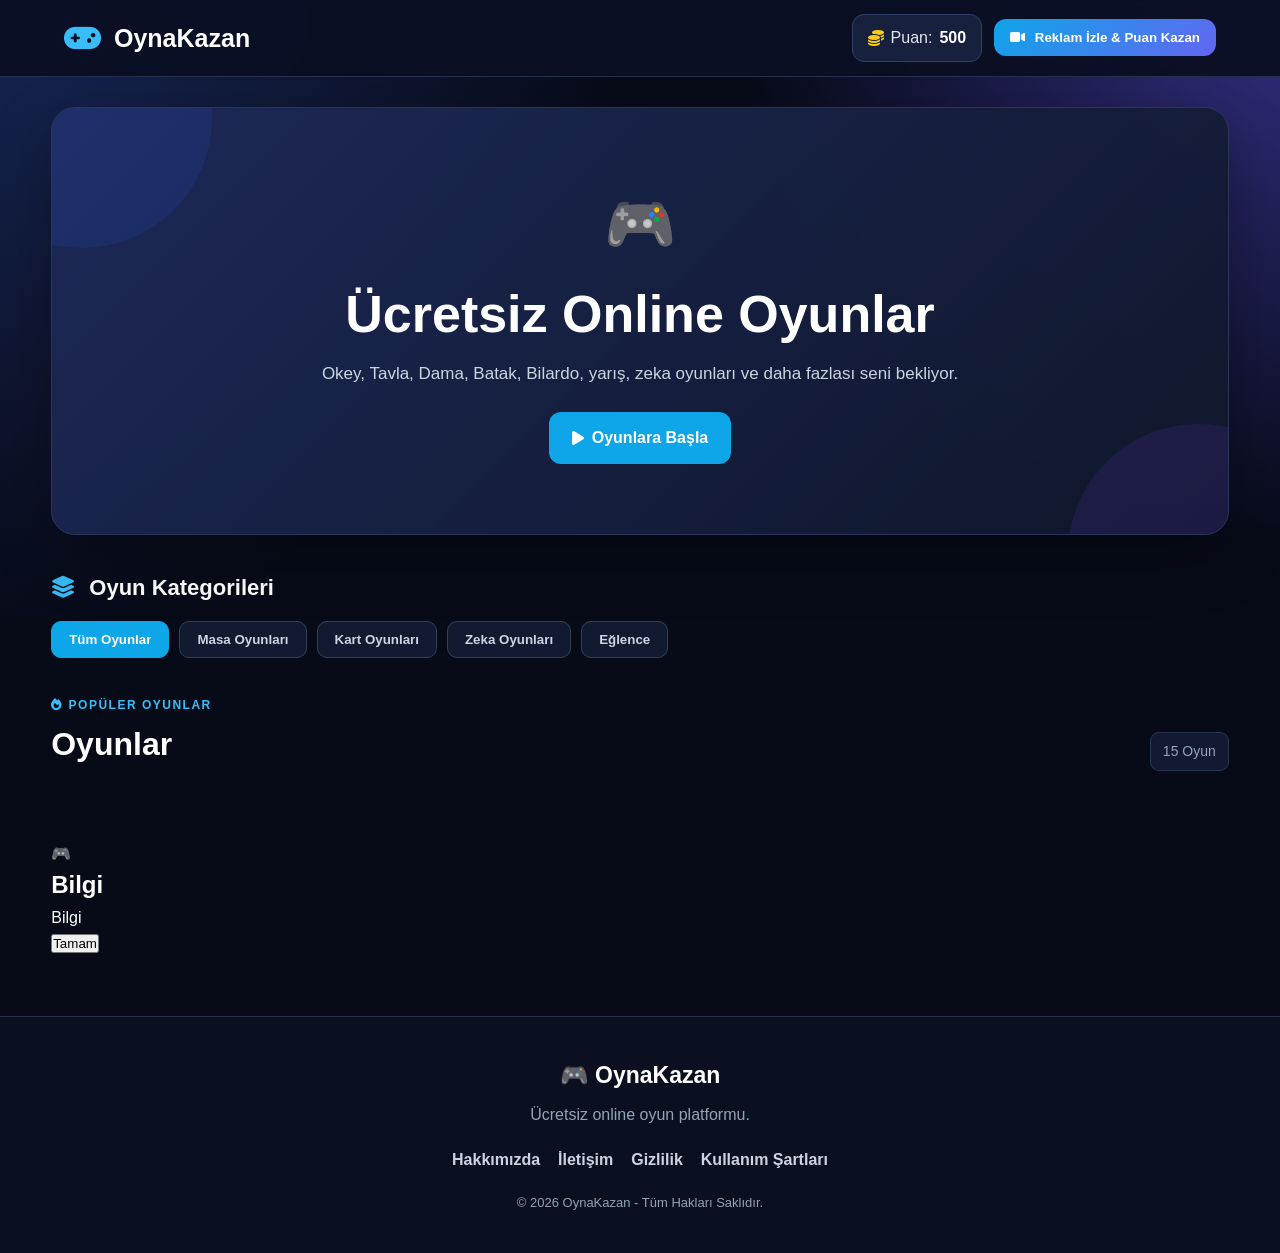
==== index.html @ 6420a547 "Update meta tags and improve game section content" ====
<!DOCTYPE html>
<html lang="tr">
<head>
<meta charset="UTF-8">
<meta name="viewport" content="width=device-width, initial-scale=1.0">

<meta name="description" content="OynaKazan - Ücretsiz online oyunlar, masa oyunları, zeka oyunları ve eğlenceli oyunlar.">
<meta name="robots" content="index, follow">

<title>🎮 OynaKazan - Ücretsiz Online Oyunlar</title>

<link rel="stylesheet" href="style.css">

<link rel="stylesheet"
href="https://cdnjs.cloudflare.com/ajax/libs/font-awesome/6.4.0/css/all.min.css">
</head>

<body>

<header class="main-header">

    <div class="logo">
        <i class="fa-solid fa-gamepad"></i>
        <span>OynaKazan</span>
    </div>

    <div class="header-stats">

        <div class="coin-badge">
            <i class="fa-solid fa-coins"></i>
            <span>Puan:</span>
            <strong id="user-score">500</strong>
        </div>

        <button id="watch-ad-btn" class="ad-btn">
            <i class="fa-solid fa-video"></i>
            Reklam İzle & Puan Kazan
        </button>

    </div>

</header>


<main class="container">

    <section class="hero-banner">

        <div class="hero-icon">🎮</div>

        <h1>Ücretsiz Online Oyunlar</h1>

        <p>
            Okey, Tavla, Dama, Batak, Bilardo, yarış,
            zeka oyunları ve daha fazlası seni bekliyor.
        </p>

        <a href="#oyunlar" class="hero-btn">
            <i class="fa-solid fa-play"></i>
            Oyunlara Başla
        </a>

    </section>


    <section class="categories-section">

        <h2>
            <i class="fa-solid fa-layer-group"></i>
            Oyun Kategorileri
        </h2>

        <div class="categories">

            <button class="cat-btn active" data-filter="all">
                Tüm Oyunlar
            </button>

            <button class="cat-btn" data-filter="board">
                Masa Oyunları
            </button>

            <button class="cat-btn" data-filter="cards">
                Kart Oyunları
            </button>

            <button class="cat-btn" data-filter="puzzle">
                Zeka Oyunları
            </button>

            <button class="cat-btn" data-filter="arcade">
                Eğlence
            </button>

        </div>

    </section>


    <section id="oyunlar" class="games-section">

        <div class="section-title">

            <div>
                <span class="small-title">
                    <i class="fa-solid fa-fire"></i>
                    POPÜLER OYUNLAR
                </span>

                <h2>Oyunlar</h2>
            </div>

            <span class="game-count">
                15 Oyun
            </span>

        </div>


        <div class="games-grid" id="games-container">
        </div>

    </section>


    <!-- OYUN MODALI -->

    <div id="game-modal" class="modal hidden">

        <div class="modal-content">

            <div class="modal-header">

                <div>
                    <span id="modal-category" class="modal-category">
                        OYUN
                    </span>

                    <h2 id="modal-game-title">
                        Oyun
                    </h2>
                </div>

                <button
                    class="close-modal"
                    id="close-modal-btn"
                    aria-label="Kapat">

                    <i class="fa-solid fa-xmark"></i>

                </button>

            </div>


            <div id="game-area" class="game-area">
            </div>

        </div>

    </div>


    <!-- PUAN BİLGİ PENCERESİ -->

    <div id="message-modal" class="message-modal hidden">

        <div class="message-box">

            <div id="message-icon" class="message-icon">
                🎮
            </div>

            <h2 id="message-title">
                Bilgi
            </h2>

            <p id="message-text">
                Bilgi
            </p>

            <button id="message-close" class="message-close">
                Tamam
            </button>

        </div>

    </div>

</main>


<footer>

    <div class="footer-content">

        <div class="footer-logo">
            🎮 OynaKazan
        </div>

        <p>
            Ücretsiz online oyun platformu.
        </p>

        <div class="footer-links">

            <a href="hakkimizda.html">Hakkımızda</a>
            <a href="iletisim.html">İletişim</a>
            <a href="gizlilik.html">Gizlilik</a>
            <a href="kullanim-sartlari.html">Kullanım Şartları</a>

        </div>

        <p class="copyright">
            © 2026 OynaKazan - Tüm Hakları Saklıdır.
        </p>

    </div>

</footer>


<script src="script.js"></script>

</body>
</html>
---- style.css ----
* {
    box-sizing: border-box;
    margin: 0;
    padding: 0;
}

html {
    scroll-behavior: smooth;
}

body {
    font-family: Arial, Helvetica, sans-serif;
    background:
        radial-gradient(circle at top left, #172554 0, transparent 35%),
        radial-gradient(circle at top right, #312e81 0, transparent 30%),
        #070b18;
    color: #ffffff;
    line-height: 1.6;
    min-height: 100vh;
}

button,
a {
    font-family: inherit;
}

button {
    cursor: pointer;
}


/* =========================
   HEADER
========================= */

.main-header {
    width: 100%;
    min-height: 76px;
    padding: 14px 5%;
    display: flex;
    align-items: center;
    justify-content: space-between;
    gap: 20px;
    background: rgba(10, 15, 35, 0.95);
    border-bottom: 1px solid #26304d;
    position: sticky;
    top: 0;
    z-index: 100;
    backdrop-filter: blur(12px);
}

.logo {
    display: flex;
    align-items: center;
    gap: 12px;
    font-size: 25px;
    font-weight: 800;
    color: #ffffff;
}

.logo i {
    color: #38bdf8;
    font-size: 30px;
}

.header-stats {
    display: flex;
    align-items: center;
    gap: 12px;
}

.coin-badge {
    display: flex;
    align-items: center;
    gap: 7px;
    padding: 10px 15px;
    border-radius: 12px;
    background: #17213d;
    border: 1px solid #304064;
    color: #e2e8f0;
}

.coin-badge i {
    color: #facc15;
}

.coin-badge strong {
    color: #ffffff;
}

.ad-btn {
    border: 0;
    border-radius: 12px;
    padding: 11px 16px;
    background: linear-gradient(135deg, #0ea5e9, #6366f1);
    color: #ffffff;
    font-weight: 700;
    transition: 0.2s ease;
}

.ad-btn:hover {
    transform: translateY(-2px);
    filter: brightness(1.1);
}

.ad-btn i {
    margin-right: 6px;
}


/* =========================
   MAIN
========================= */

.container {
    width: min(1200px, 92%);
    margin: 0 auto;
    padding: 30px 0 60px;
}


/* =========================
   HERO
========================= */

.hero-banner {
    position: relative;
    overflow: hidden;
    text-align: center;
    padding: 70px 25px;
    margin-bottom: 35px;
    border: 1px solid #29365a;
    border-radius: 24px;
    background:
        linear-gradient(135deg, rgba(30, 41, 90, 0.95), rgba(15, 23, 42, 0.96));
    box-shadow: 0 20px 60px rgba(0, 0, 0, 0.3);
}

.hero-banner::before {
    content: "";
    position: absolute;
    width: 260px;
    height: 260px;
    background: #2563eb;
    opacity: 0.12;
    border-radius: 50%;
    top: -120px;
    left: -100px;
}

.hero-banner::after {
    content: "";
    position: absolute;
    width: 260px;
    height: 260px;
    background: #7c3aed;
    opacity: 0.12;
    border-radius: 50%;
    bottom: -150px;
    right: -100px;
}

.hero-icon {
    position: relative;
    z-index: 1;
    font-size: 58px;
    margin-bottom: 15px;
}

.hero-banner h1 {
    position: relative;
    z-index: 1;
    font-size: clamp(32px, 5vw, 52px);
    line-height: 1.15;
    margin-bottom: 15px;
}

.hero-banner p {
    position: relative;
    z-index: 1;
    max-width: 700px;
    margin: 0 auto 25px;
    color: #cbd5e1;
    font-size: 17px;
}

.hero-buttons {
    position: relative;
    z-index: 1;
}

.hero-btn {
    display: inline-flex;
    align-items: center;
    gap: 8px;
    padding: 13px 23px;
    border-radius: 12px;
    background: #0ea5e9;
    color: #ffffff;
    text-decoration: none;
    font-weight: 800;
    transition: 0.2s ease;
}

.hero-btn:hover {
    background: #0284c7;
    transform: translateY(-2px);
}


/* =========================
   CATEGORIES
========================= */

.categories-section {
    margin-bottom: 38px;
}

.categories-section h2 {
    font-size: 22px;
    margin-bottom: 16px;
}

.categories-section h2 i {
    color: #38bdf8;
    margin-right: 7px;
}

.categories {
    display: flex;
    flex-wrap: wrap;
    gap: 10px;
}

.cat-btn {
    border: 1px solid #334155;
    background: #111a31;
    color: #cbd5e1;
    padding: 10px 17px;
    border-radius: 10px;
    font-weight: 700;
    transition: 0.2s ease;
}

.cat-btn:hover {
    border-color: #38bdf8;
    color: #ffffff;
}

.cat-btn.active {
    background: #0ea5e9;
    border-color: #0ea5e9;
    color: #ffffff;
}


/* =========================
   GAME SECTION
========================= */

.games-section {
    margin-bottom: 50px;
}

.section-title {
    display: flex;
    align-items: flex-end;
    justify-content: space-between;
    gap: 15px;
    margin-bottom: 20px;
}

.small-title {
    display: block;
    color: #38bdf8;
    font-size: 12px;
    font-weight: 800;
    letter-spacing: 1.5px;
    margin-bottom: 4px;
}

.section-title h2 {
    font-size: 32px;
}

.game-count {
    padding: 7px 12px;
    border-radius: 9px;
    background: #111a31;
    border: 1px solid #293650;
    color: #94a3b8;
    font-size: 14px;
}


/* =========================
   GAME GRID
========================= */

.games-grid {
    display: grid;
    grid-template-columns: repeat(3, minmax(0, 1fr));
    gap: 20px;
}

.game-card {
    overflow: hidden;
    border: 1px solid #293650;
    border-radius: 18px;
    background: #10182d;
    transition:
        transform 0.25s ease,
        border-color 0.25s ease,
        box-shadow 0.25s ease;
    cursor: pointer;
}

.game-card:hover {
    transform: translateY(-6px);
    border-color: #38bdf8;
    box-shadow: 0 15px 35px rgba(0, 0, 0, 0.3);
}

.game-img {
    height: 175px;
    position: relative;
    display: flex;
    align-items: center;
    justify-content: center;
    overflow: hidden;
}

.game-img > i {
    font-size: 58px;
    color: rgba(255, 255, 255, 0.9);
    text-shadow: 0 4px 15px rgba(0, 0, 0, 0.4);
}

.game-badge {
    position: absolute;
    top: 12px;
    right: 12px;
    padding: 5px 9px;
    border-radius: 7px;
    background: #ef4444;
    color: #ffffff;
    font-size: 10px;
    font-weight: 900;
}

.game-info {
    padding: 18px;
}

.game-info h3 {
    font-size: 21px;
    margin-bottom: 7px;
}

.game-info p {
    min-height: 52px;
    color: #94a3b8;
    font-size: 14px;
    margin-bottom: 15px;
}

.play-btn {
    width: 100%;
    border: 0;
    border-radius: 10px;
    padding: 11px 15px;
    background: #0ea5e9;
    color: #ffffff;
    font-weight: 800;
    transition: 0.2s ease;
}

.play-btn:hover {
    background: #0284c7;
}

.play-btn i {
    margin-right: 5px;
}


/* =========================
   GAME BACKGROUNDS
========================= */

.okey-bg {
    background: linear-gradient(135deg, #047857, #064e3b);
}

.tavla-bg {
    background: linear-gradient(135deg, #92400e, #451a03);
}

.dama-bg {
    background: linear-gradient(135deg, #475569, #1e293b);
}

.batak-bg {
    background: linear-gradient(135deg, #7f1d1d, #450a0a);
}

.bilardo-bg {
    background: linear-gradient(135deg, #065f46, #022c22);
}

.mahjong-bg {
    background: linear-gradient(135deg, #9a3412, #431407);
}

.sudoku-bg {
    background: linear-gradient(135deg, #3730a3, #1e1b4b);
}

.bubble-bg {
    background: linear-gradient(135deg, #be185d, #701a75);
}

.racing-bg {
    background: linear-gradient(135deg, #1d4ed8, #172554);
}

.block-bg {
    background: linear-gradient(135deg, #7c3aed, #3b0764);
}

.archery-bg {
    background: linear-gradient(135deg, #15803d, #14532d);
}

.match-bg {
    background: linear-gradient(135deg, #0369a1, #082f49);
}


/* =========================
   MODAL
========================= */

.modal {
    position: fixed;
    inset: 0;
    z-index: 1000;
    display: flex;
    align-items: center;
    justify-content: center;
    padding: 20px;
    background: rgba(0, 0, 0, 0.82);
    backdrop-filter: blur(6px);
}

.modal.hidden {
    display: none;
}

.modal-content {
    width: min(1100px, 100%);
    height: min(720px, 90vh);
    display: flex;
    flex-direction: column;
    overflow: hidden;
    border: 1px solid #334155;
    border-radius: 18px;
    background: #0f172a;
    box-shadow: 0 25px 80px rgba(0, 0, 0, 0.6);
}

.modal-header {
    min-height: 58px;
    display: flex;
    align-items: center;
    justify-content: space-between;
    gap: 15px;
    padding: 10px 15px 10px 20px;
    background: #111a31;
    border-bottom: 1px solid #293650;
}

.modal-header h2 {
    font-size: 20px;
}

.close-modal {
    width: 40px;
    height: 40px;
    border: 0;
    border-radius: 9px;
    background: #1e293b;
    color: #ffffff;
    font-size: 20px;
}

.close-modal:hover {
    background: #dc2626;
}

.game-frame-container {
    flex: 1;
    min-height: 0;
}

#game-iframe {
    width: 100%;
    height: 100%;
    display: block;
    border: 0;
    background: #070b18;
}


/* =========================
   FOOTER
========================= */

footer {
    background: #0a1020;
    border-top: 1px solid #26304d;
}

.footer-content {
    width: min(1200px, 92%);
    margin: auto;
    padding: 40px 0;
    text-align: center;
}

.footer-logo {
    font-size: 23px;
    font-weight: 800;
    margin-bottom: 8px;
}

.footer-content > p {
    color: #94a3b8;
}

.footer-links {
    display: flex;
    flex-wrap: wrap;
    justify-content: center;
    gap: 18px;
    margin: 20px 0;
}

.footer-links a {
    color: #cbd5e1;
    text-decoration: none;
    font-weight: 600;
}

.footer-links a:hover {
    color: #38bdf8;
}

.copyright {
    font-size: 13px;
}


/* =========================
   TABLET
========================= */

@media (max-width: 900px) {

    .main-header {
        padding: 13px 4%;
    }

    .games-grid {
        grid-template-columns: repeat(2, minmax(0, 1fr));
    }

}


/* =========================
   MOBILE
========================= */

@media (max-width: 600px) {

    .main-header {
        position: relative;
        flex-direction: column;
        align-items: stretch;
        padding: 15px;
    }

    .logo {
        justify-content: center;
    }

    .header-stats {
        justify-content: center;
        flex-wrap: wrap;
    }

    .ad-btn {
        flex: 1;
        min-width: 200px;
    }

    .container {
        width: 94%;
        padding-top: 20px;
    }

    .hero-banner {
        padding: 45px 18px;
        border-radius: 18px;
    }

    .hero-icon {
        font-size: 48px;
    }

    .hero-banner p {
        font-size: 15px;
    }

    .categories {
        justify-content: center;
    }

    .cat-btn {
        flex: 1;
        min-width: 135px;
    }

    .section-title {
        align-items: center;
    }

    .section-title h2 {
        font-size: 27px;
    }

    .games-grid {
        grid-template-columns: 1fr;
        gap: 16px;
    }

    .game-img {
        height: 160px;
    }

    .modal {
        padding: 8px;
    }

    .modal-content {
        height: 94vh;
        border-radius: 12px;
    }

}


/* =========================
   SMALL PHONE
========================= */

@media (max-width: 420px) {

    .logo {
        font-size: 22px;
    }

    .header-stats {
        flex-direction: column;
    }

    .coin-badge,
    .ad-btn {
        width: 100%;
        justify-content: center;
    }

    .hero-banner h1 {
        font-size: 30px;
    }

    .categories {
        flex-direction: column;
    }

    .cat-btn {
        width: 100%;
    }

    .section-title {
        flex-direction: column;
        align-items: flex-start;
    }

    .game-count {
        align-self: flex-start;
    }

}
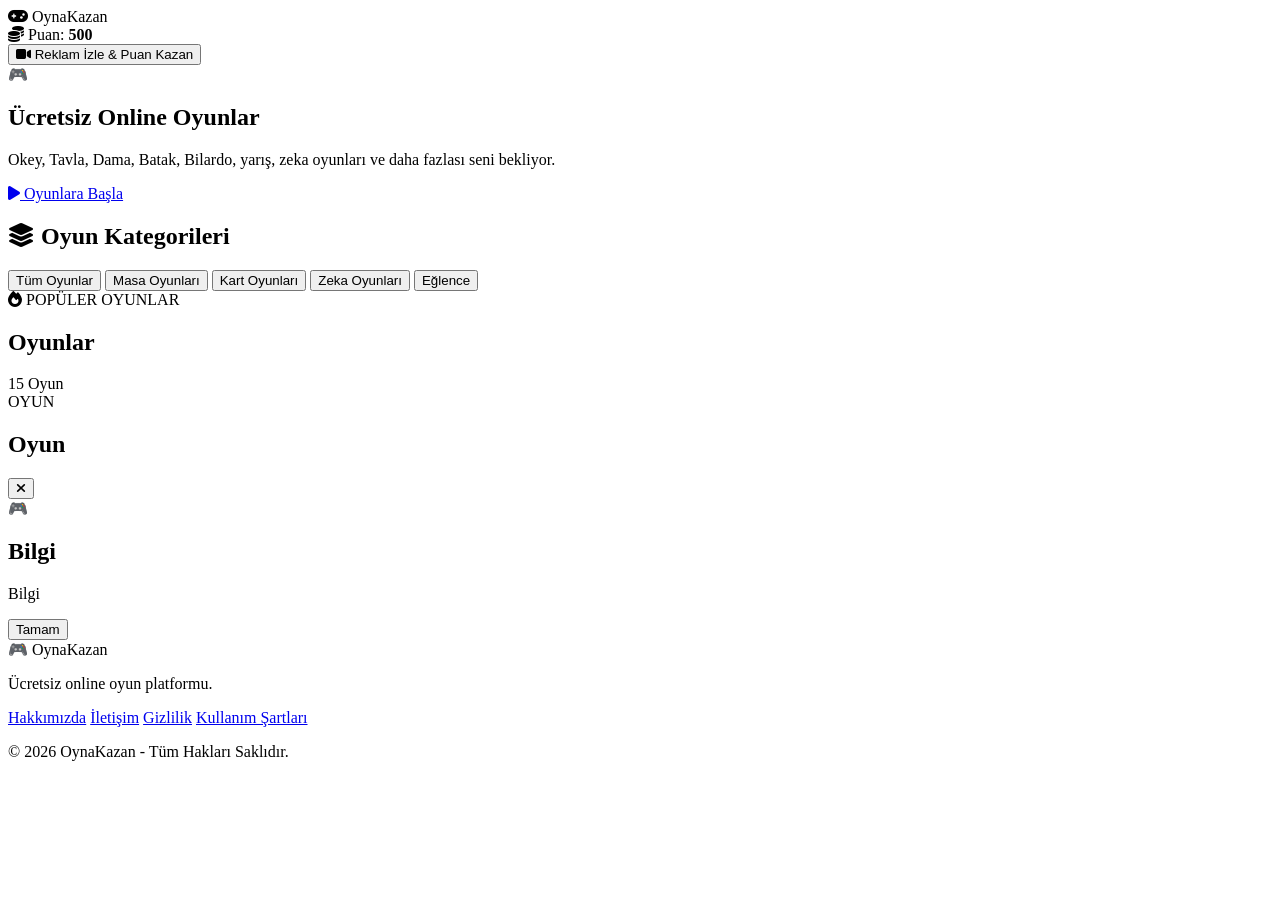
==== commit e6b5dc5f: "Change stylesheet link from style.css to stil.css" ====
--- a/index.html
+++ b/index.html
@@ -9,7 +9,7 @@
 
 <title>🎮 OynaKazan - Ücretsiz Online Oyunlar</title>
 
-<link rel="stylesheet" href="style.css">
+<link rel="stylesheet" href="stil.css">
 
 <link rel="stylesheet"
 href="https://cdnjs.cloudflare.com/ajax/libs/font-awesome/6.4.0/css/all.min.css">
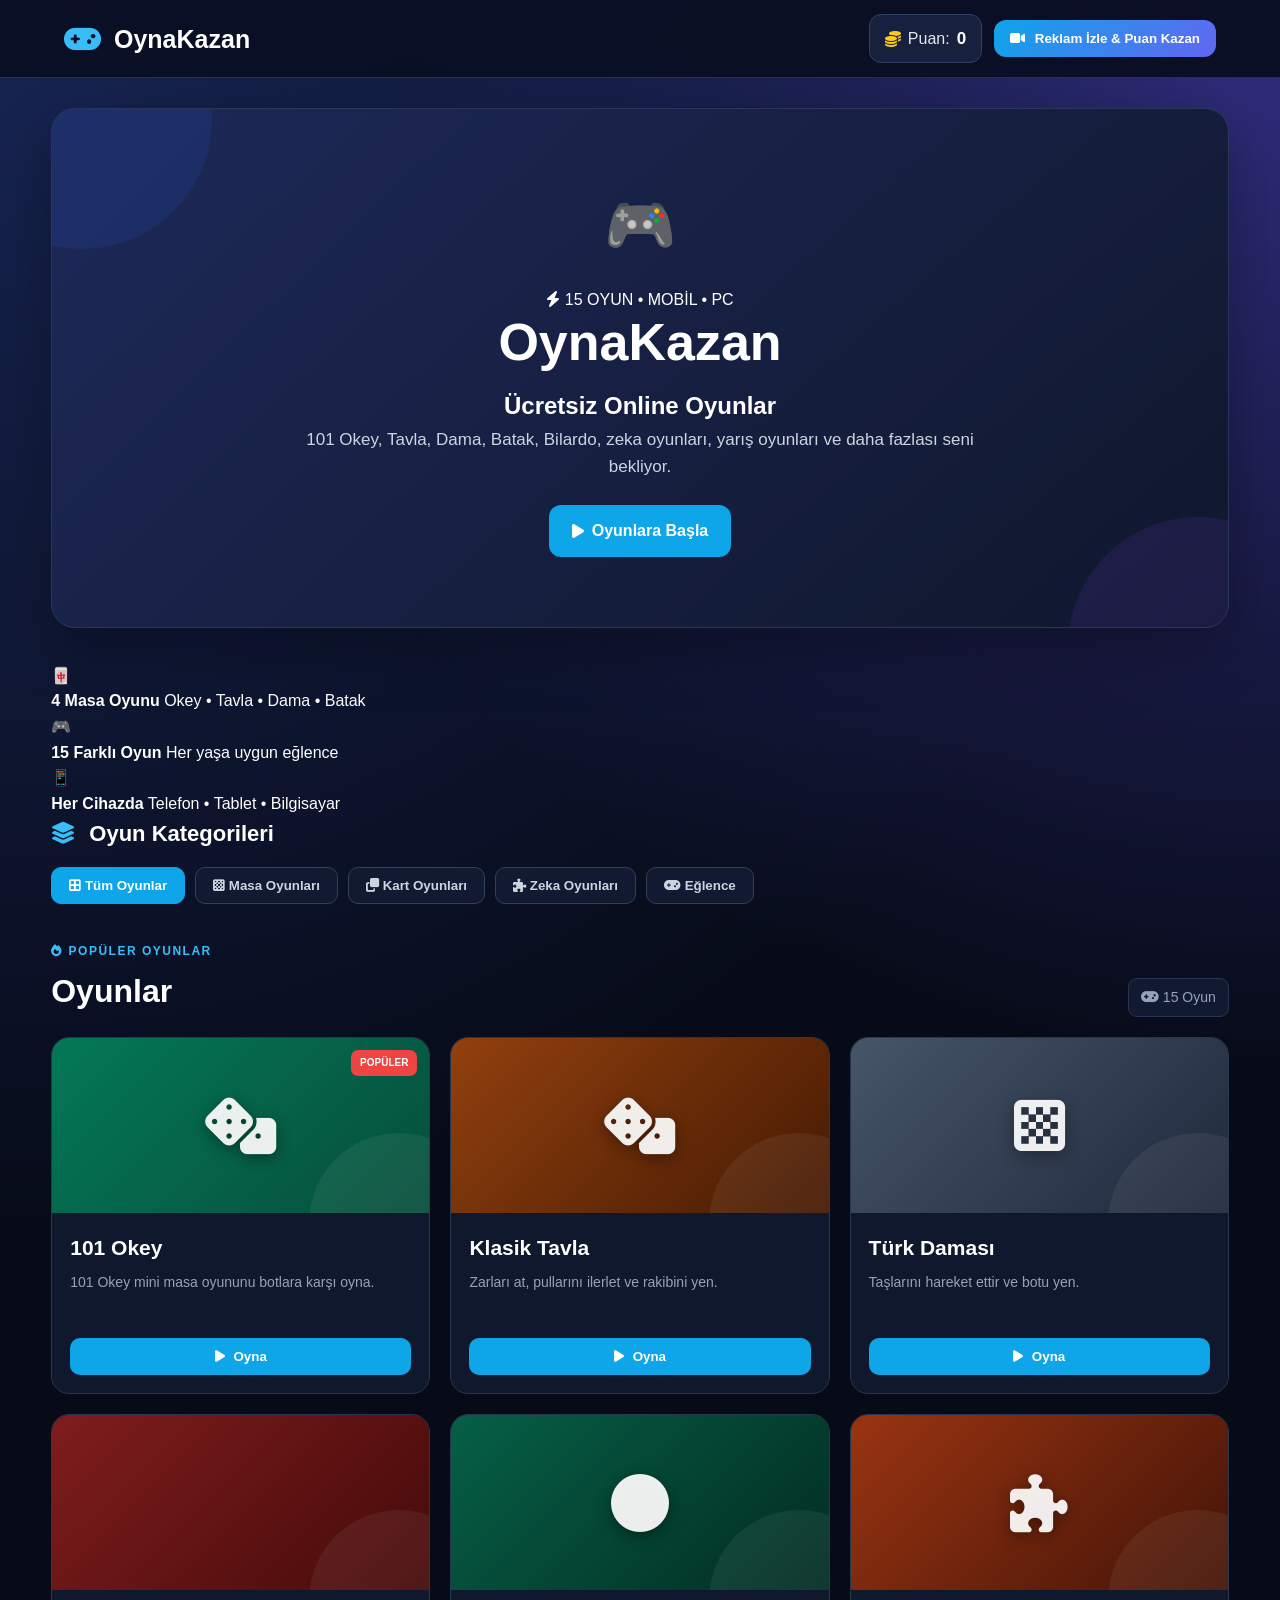
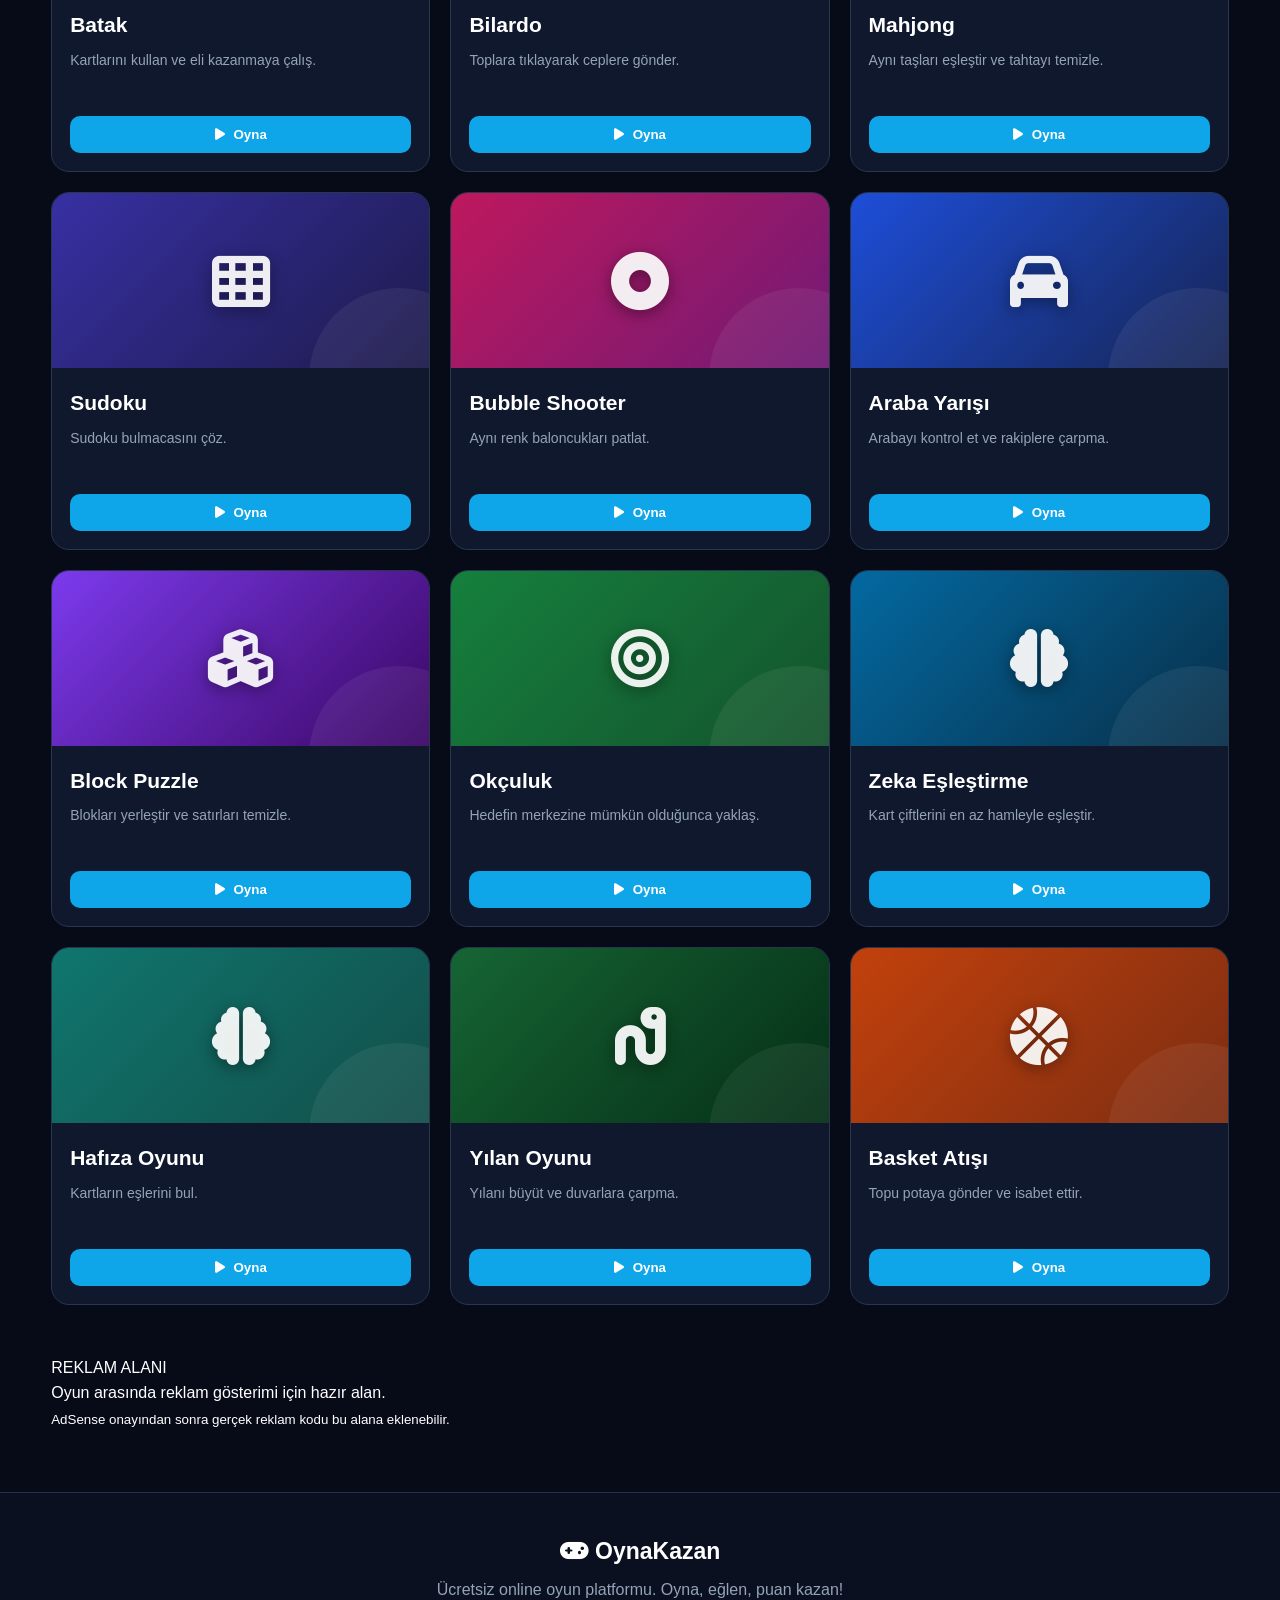
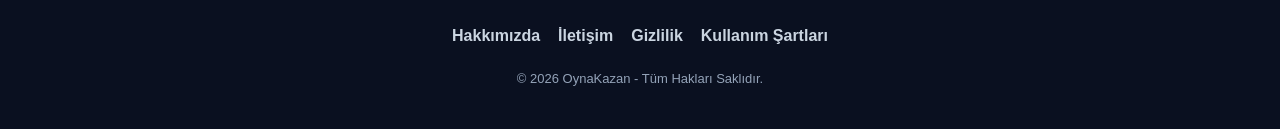
==== commit a9e925e3: "Enhance SEO and improve content structure Updated meta description and added keywords for SEO. Impro" ====
--- a/index.html
+++ b/index.html
@@ -4,8 +4,11 @@
 <meta charset="UTF-8">
 <meta name="viewport" content="width=device-width, initial-scale=1.0">
 
-<meta name="description" content="OynaKazan - Ücretsiz online oyunlar, masa oyunları, zeka oyunları ve eğlenceli oyunlar.">
+<meta name="description" content="OynaKazan - Ücretsiz online oyunlar, 101 Okey, Tavla, Dama, Batak, Bilardo, zeka oyunları ve eğlenceli oyunlar.">
+<meta name="keywords" content="oyun, online oyun, okey, 101 okey, tavla, dama, batak, bilardo, zeka oyunları">
 <meta name="robots" content="index, follow">
+
+<meta name="theme-color" content="#070b18">
 
 <title>🎮 OynaKazan - Ücretsiz Online Oyunlar</title>
 
@@ -13,9 +16,14 @@
 
 <link rel="stylesheet"
 href="https://cdnjs.cloudflare.com/ajax/libs/font-awesome/6.4.0/css/all.min.css">
+
 </head>
 
 <body>
+
+<!-- =========================================================
+     ANA HEADER
+========================================================= -->
 
 <header class="main-header">
 
@@ -32,9 +40,14 @@
             <strong id="user-score">500</strong>
         </div>
 
-        <button id="watch-ad-btn" class="ad-btn">
+        <button
+            id="watch-ad-btn"
+            class="ad-btn"
+            type="button">
+
             <i class="fa-solid fa-video"></i>
-            Reklam İzle & Puan Kazan
+            Reklam İzle &amp; Puan Kazan
+
         </button>
 
     </div>
@@ -42,26 +55,111 @@
 </header>
 
 
+<!-- =========================================================
+     ANA İÇERİK
+========================================================= -->
+
 <main class="container">
 
+
+    <!-- =====================================================
+         HERO
+    ====================================================== -->
+
     <section class="hero-banner">
 
-        <div class="hero-icon">🎮</div>
-
-        <h1>Ücretsiz Online Oyunlar</h1>
-
-        <p>
-            Okey, Tavla, Dama, Batak, Bilardo, yarış,
-            zeka oyunları ve daha fazlası seni bekliyor.
-        </p>
-
-        <a href="#oyunlar" class="hero-btn">
-            <i class="fa-solid fa-play"></i>
-            Oyunlara Başla
-        </a>
+        <div class="hero-icon">
+            🎮
+        </div>
+
+        <div class="hero-content">
+
+            <span class="hero-badge">
+                <i class="fa-solid fa-bolt"></i>
+                15 OYUN • MOBİL • PC
+            </span>
+
+            <h1>
+                OynaKazan
+            </h1>
+
+            <h2>
+                Ücretsiz Online Oyunlar
+            </h2>
+
+            <p>
+                101 Okey, Tavla, Dama, Batak, Bilardo,
+                zeka oyunları, yarış oyunları ve daha fazlası
+                seni bekliyor.
+            </p>
+
+            <a
+                href="#oyunlar"
+                class="hero-btn">
+
+                <i class="fa-solid fa-play"></i>
+                Oyunlara Başla
+
+            </a>
+
+        </div>
 
     </section>
 
+
+    <!-- =====================================================
+         HIZLI BİLGİLER
+    ====================================================== -->
+
+    <section class="quick-info">
+
+        <div class="quick-card">
+
+            <div class="quick-icon">
+                🀄
+            </div>
+
+            <div>
+                <strong>4 Masa Oyunu</strong>
+                <span>Okey • Tavla • Dama • Batak</span>
+            </div>
+
+        </div>
+
+
+        <div class="quick-card">
+
+            <div class="quick-icon">
+                🎮
+            </div>
+
+            <div>
+                <strong>15 Farklı Oyun</strong>
+                <span>Her yaşa uygun eğlence</span>
+            </div>
+
+        </div>
+
+
+        <div class="quick-card">
+
+            <div class="quick-icon">
+                📱
+            </div>
+
+            <div>
+                <strong>Her Cihazda</strong>
+                <span>Telefon • Tablet • Bilgisayar</span>
+            </div>
+
+        </div>
+
+    </section>
+
+
+    <!-- =====================================================
+         KATEGORİLER
+    ====================================================== -->
 
     <section class="categories-section">
 
@@ -72,24 +170,58 @@
 
         <div class="categories">
 
-            <button class="cat-btn active" data-filter="all">
+            <button
+                class="cat-btn active"
+                data-filter="all"
+                type="button">
+
+                <i class="fa-solid fa-border-all"></i>
                 Tüm Oyunlar
+
             </button>
 
-            <button class="cat-btn" data-filter="board">
+
+            <button
+                class="cat-btn"
+                data-filter="board"
+                type="button">
+
+                <i class="fa-solid fa-chess-board"></i>
                 Masa Oyunları
+
             </button>
 
-            <button class="cat-btn" data-filter="cards">
+
+            <button
+                class="cat-btn"
+                data-filter="cards"
+                type="button">
+
+                <i class="fa-solid fa-clone"></i>
                 Kart Oyunları
+
             </button>
 
-            <button class="cat-btn" data-filter="puzzle">
+
+            <button
+                class="cat-btn"
+                data-filter="puzzle"
+                type="button">
+
+                <i class="fa-solid fa-puzzle-piece"></i>
                 Zeka Oyunları
+
             </button>
 
-            <button class="cat-btn" data-filter="arcade">
+
+            <button
+                class="cat-btn"
+                data-filter="arcade"
+                type="button">
+
+                <i class="fa-solid fa-gamepad"></i>
                 Eğlence
+
             </button>
 
         </div>
@@ -97,54 +229,123 @@
     </section>
 
 
-    <section id="oyunlar" class="games-section">
+    <!-- =====================================================
+         OYUNLAR
+    ====================================================== -->
+
+    <section
+        id="oyunlar"
+        class="games-section">
+
 
         <div class="section-title">
 
             <div>
+
                 <span class="small-title">
+
                     <i class="fa-solid fa-fire"></i>
                     POPÜLER OYUNLAR
+
                 </span>
 
-                <h2>Oyunlar</h2>
-            </div>
+                <h2>
+                    Oyunlar
+                </h2>
+
+            </div>
+
 
             <span class="game-count">
+
+                <i class="fa-solid fa-gamepad"></i>
                 15 Oyun
+
             </span>
 
         </div>
 
 
-        <div class="games-grid" id="games-container">
+        <!--
+            Oyun kartları script.js tarafından oluşturulur.
+            Böylece oyunların tamamı tek merkezden yönetilir.
+        -->
+
+        <div
+            class="games-grid"
+            id="games-container">
+
         </div>
 
     </section>
 
 
-    <!-- OYUN MODALI -->
-
-    <div id="game-modal" class="modal hidden">
+    <!-- =====================================================
+         REKLAM ALANI
+    ====================================================== -->
+
+    <section class="ad-section">
+
+        <div class="ad-placeholder">
+
+            <span class="ad-label">
+                REKLAM ALANI
+            </span>
+
+            <p>
+                Oyun arasında reklam gösterimi için hazır alan.
+            </p>
+
+            <small>
+                AdSense onayından sonra gerçek reklam kodu
+                bu alana eklenebilir.
+            </small>
+
+        </div>
+
+    </section>
+
+
+    <!-- =====================================================
+         OYUN MODALI
+    ====================================================== -->
+
+    <div
+        id="game-modal"
+        class="modal hidden"
+        aria-hidden="true">
+
 
         <div class="modal-content">
 
+
+            <!-- MODAL BAŞLIK -->
+
             <div class="modal-header">
 
                 <div>
-                    <span id="modal-category" class="modal-category">
+
+                    <span
+                        id="modal-category"
+                        class="modal-category">
+
                         OYUN
+
                     </span>
+
 
                     <h2 id="modal-game-title">
                         Oyun
                     </h2>
+
                 </div>
+
 
                 <button
                     class="close-modal"
                     id="close-modal-btn"
-                    aria-label="Kapat">
+                    type="button"
+                    aria-label="Oyunu kapat">
 
                     <i class="fa-solid fa-xmark"></i>
 
@@ -153,7 +354,57 @@
             </div>
 
 
-            <div id="game-area" class="game-area">
+            <!-- =================================================
+                 OYUN ALANI
+
+                 101 Okey:
+                 - Okey masası
+                 - Rakipler
+                 - Taşlar
+                 - Iskarta alanı
+
+                 Tavla:
+                 - 24 kapı
+                 - Pullar
+                 - Zarlar
+
+                 Dama:
+                 - 8x8 tahta
+                 - Taşlar
+                 - Hamleler
+
+                 Batak:
+                 - 4 kişilik masa
+                 - Kartlar
+                 - Koz
+                 - El sistemi
+
+                 Diğer oyunlar da aynı alanı kullanır.
+            ================================================== -->
+
+            <div
+                id="game-area"
+                class="game-area">
+
+            </div>
+
+
+            <!-- =================================================
+                 OYUN ALT BİLGİ
+            ================================================== -->
+
+            <div class="game-modal-footer">
+
+                <span>
+                    <i class="fa-solid fa-coins"></i>
+                    Puan sistemi aktif
+                </span>
+
+                <span>
+                    <i class="fa-solid fa-mobile-screen"></i>
+                    Mobil uyumlu
+                </span>
+
             </div>
 
         </div>
@@ -161,64 +412,131 @@
     </div>
 
 
-    <!-- PUAN BİLGİ PENCERESİ -->
-
-    <div id="message-modal" class="message-modal hidden">
+    <!-- =====================================================
+         MESAJ / PUAN PENCERESİ
+    ====================================================== -->
+
+    <div
+        id="message-modal"
+        class="message-modal hidden"
+        aria-hidden="true">
+
 
         <div class="message-box">
 
-            <div id="message-icon" class="message-icon">
+            <div
+                id="message-icon"
+                class="message-icon">
+
                 🎮
-            </div>
+
+            </div>
+
 
             <h2 id="message-title">
                 Bilgi
             </h2>
 
+
             <p id="message-text">
                 Bilgi
             </p>
 
-            <button id="message-close" class="message-close">
+
+            <button
+                id="message-close"
+                class="message-close"
+                type="button">
+
                 Tamam
+
             </button>
 
         </div>
 
     </div>
 
+
 </main>
 
 
+<!-- =========================================================
+     FOOTER
+========================================================= -->
+
 <footer>
 
     <div class="footer-content">
 
+
         <div class="footer-logo">
-            🎮 OynaKazan
-        </div>
+
+            <i class="fa-solid fa-gamepad"></i>
+            OynaKazan
+
+        </div>
+
 
         <p>
             Ücretsiz online oyun platformu.
+            Oyna, eğlen, puan kazan!
         </p>
 
+
         <div class="footer-links">
 
-            <a href="hakkimizda.html">Hakkımızda</a>
-            <a href="iletisim.html">İletişim</a>
-            <a href="gizlilik.html">Gizlilik</a>
-            <a href="kullanim-sartlari.html">Kullanım Şartları</a>
-
-        </div>
+            <a href="hakkimizda.html">
+                Hakkımızda
+            </a>
+
+            <a href="iletisim.html">
+                İletişim
+            </a>
+
+            <a href="gizlilik.html">
+                Gizlilik
+            </a>
+
+            <a href="kullanim-sartlari.html">
+                Kullanım Şartları
+            </a>
+
+        </div>
+
 
         <p class="copyright">
             © 2026 OynaKazan - Tüm Hakları Saklıdır.
         </p>
 
+
     </div>
 
 </footer>
 
+
+<!-- =========================================================
+     JAVASCRIPT
+     
+     Oyun motoru burada yüklenir.
+     
+     15 oyun:
+     
+     1.  101 Okey
+     2.  Klasik Tavla
+     3.  Türk Daması
+     4.  Batak
+     5.  Bilardo
+     6.  Mahjong
+     7.  Sudoku
+     8.  Bubble Shooter
+     9.  Araba Yarışı
+     10. Block Puzzle
+     11. Okçuluk
+     12. Zeka Eşleştirme
+     13. Hafıza Oyunu
+     14. Yılan Oyunu
+     15. Basket Atışı
+========================================================= -->
 
 <script src="script.js"></script>
 
--- a/stil.css
+++ b/stil.css
@@ -0,0 +1,809 @@
+* {
+    box-sizing: border-box;
+    margin: 0;
+    padding: 0;
+}
+
+html {
+    scroll-behavior: smooth;
+}
+
+body {
+    font-family: Arial, Helvetica, sans-serif;
+    background:
+        radial-gradient(circle at top left, #172554 0, transparent 35%),
+        radial-gradient(circle at top right, #312e81 0, transparent 30%),
+        #070b18;
+    color: #ffffff;
+    line-height: 1.6;
+    min-height: 100vh;
+}
+
+button,
+a {
+    font-family: inherit;
+}
+
+button {
+    cursor: pointer;
+}
+
+
+/* =========================
+   HEADER
+========================= */
+
+.main-header {
+    width: 100%;
+    min-height: 76px;
+    padding: 14px 5%;
+    display: flex;
+    align-items: center;
+    justify-content: space-between;
+    gap: 20px;
+    background: rgba(10, 15, 35, 0.96);
+    border-bottom: 1px solid #26304d;
+    position: sticky;
+    top: 0;
+    z-index: 100;
+    backdrop-filter: blur(12px);
+}
+
+.logo {
+    display: flex;
+    align-items: center;
+    gap: 12px;
+    font-size: 25px;
+    font-weight: 800;
+}
+
+.logo i {
+    color: #38bdf8;
+    font-size: 30px;
+}
+
+.header-stats {
+    display: flex;
+    align-items: center;
+    gap: 12px;
+}
+
+.coin-badge {
+    display: flex;
+    align-items: center;
+    gap: 7px;
+    padding: 10px 15px;
+    border-radius: 12px;
+    background: #17213d;
+    border: 1px solid #304064;
+    color: #e2e8f0;
+}
+
+.coin-badge i {
+    color: #facc15;
+}
+
+.coin-badge strong {
+    color: #ffffff;
+    font-size: 17px;
+}
+
+.ad-btn {
+    border: 0;
+    border-radius: 12px;
+    padding: 11px 16px;
+    background: linear-gradient(135deg, #0ea5e9, #6366f1);
+    color: #ffffff;
+    font-weight: 700;
+    transition: 0.2s ease;
+}
+
+.ad-btn:hover {
+    transform: translateY(-2px);
+    filter: brightness(1.1);
+}
+
+.ad-btn i {
+    margin-right: 6px;
+}
+
+
+/* =========================
+   MAIN
+========================= */
+
+.container {
+    width: min(1200px, 92%);
+    margin: 0 auto;
+    padding: 30px 0 60px;
+}
+
+
+/* =========================
+   HERO
+========================= */
+
+.hero-banner {
+    position: relative;
+    overflow: hidden;
+    text-align: center;
+    padding: 70px 25px;
+    margin-bottom: 35px;
+    border: 1px solid #29365a;
+    border-radius: 24px;
+    background:
+        linear-gradient(
+            135deg,
+            rgba(30, 41, 90, 0.95),
+            rgba(15, 23, 42, 0.96)
+        );
+    box-shadow: 0 20px 60px rgba(0, 0, 0, 0.3);
+}
+
+.hero-banner::before {
+    content: "";
+    position: absolute;
+    width: 260px;
+    height: 260px;
+    background: #2563eb;
+    opacity: 0.12;
+    border-radius: 50%;
+    top: -120px;
+    left: -100px;
+}
+
+.hero-banner::after {
+    content: "";
+    position: absolute;
+    width: 260px;
+    height: 260px;
+    background: #7c3aed;
+    opacity: 0.12;
+    border-radius: 50%;
+    bottom: -150px;
+    right: -100px;
+}
+
+.hero-icon {
+    position: relative;
+    z-index: 1;
+    font-size: 58px;
+    margin-bottom: 15px;
+}
+
+.hero-banner h1 {
+    position: relative;
+    z-index: 1;
+    font-size: clamp(32px, 5vw, 52px);
+    line-height: 1.15;
+    margin-bottom: 15px;
+}
+
+.hero-banner p {
+    position: relative;
+    z-index: 1;
+    max-width: 700px;
+    margin: 0 auto 25px;
+    color: #cbd5e1;
+    font-size: 17px;
+}
+
+.hero-btn {
+    position: relative;
+    z-index: 1;
+    display: inline-flex;
+    align-items: center;
+    gap: 8px;
+    padding: 13px 23px;
+    border-radius: 12px;
+    background: #0ea5e9;
+    color: #ffffff;
+    text-decoration: none;
+    font-weight: 800;
+    transition: 0.2s ease;
+}
+
+.hero-btn:hover {
+    background: #0284c7;
+    transform: translateY(-2px);
+}
+
+
+/* =========================
+   CATEGORIES
+========================= */
+
+.categories-section {
+    margin-bottom: 38px;
+}
+
+.categories-section h2 {
+    font-size: 22px;
+    margin-bottom: 16px;
+}
+
+.categories-section h2 i {
+    color: #38bdf8;
+    margin-right: 7px;
+}
+
+.categories {
+    display: flex;
+    flex-wrap: wrap;
+    gap: 10px;
+}
+
+.cat-btn {
+    border: 1px solid #334155;
+    background: #111a31;
+    color: #cbd5e1;
+    padding: 10px 17px;
+    border-radius: 10px;
+    font-weight: 700;
+    transition: 0.2s ease;
+}
+
+.cat-btn:hover {
+    border-color: #38bdf8;
+    color: #ffffff;
+}
+
+.cat-btn.active {
+    background: #0ea5e9;
+    border-color: #0ea5e9;
+    color: #ffffff;
+}
+
+
+/* =========================
+   GAME SECTION
+========================= */
+
+.games-section {
+    margin-bottom: 50px;
+}
+
+.section-title {
+    display: flex;
+    align-items: flex-end;
+    justify-content: space-between;
+    gap: 15px;
+    margin-bottom: 20px;
+}
+
+.small-title {
+    display: block;
+    color: #38bdf8;
+    font-size: 12px;
+    font-weight: 800;
+    letter-spacing: 1.5px;
+    margin-bottom: 4px;
+}
+
+.section-title h2 {
+    font-size: 32px;
+}
+
+.game-count {
+    padding: 7px 12px;
+    border-radius: 9px;
+    background: #111a31;
+    border: 1px solid #293650;
+    color: #94a3b8;
+    font-size: 14px;
+}
+
+
+/* =========================
+   GAME GRID
+========================= */
+
+.games-grid {
+    display: grid;
+    grid-template-columns: repeat(3, minmax(0, 1fr));
+    gap: 20px;
+}
+
+.game-card {
+    overflow: hidden;
+    border: 1px solid #293650;
+    border-radius: 18px;
+    background: #10182d;
+    transition:
+        transform 0.25s ease,
+        border-color 0.25s ease,
+        box-shadow 0.25s ease;
+    cursor: pointer;
+}
+
+.game-card:hover {
+    transform: translateY(-6px);
+    border-color: #38bdf8;
+    box-shadow: 0 15px 35px rgba(0, 0, 0, 0.3);
+}
+
+
+/* =========================
+   GAME IMAGE
+========================= */
+
+.game-img {
+    height: 175px;
+    position: relative;
+    display: flex;
+    align-items: center;
+    justify-content: center;
+    overflow: hidden;
+}
+
+.game-img::after {
+    content: "";
+    position: absolute;
+    width: 180px;
+    height: 180px;
+    border-radius: 50%;
+    background: rgba(255, 255, 255, 0.06);
+    right: -60px;
+    bottom: -100px;
+}
+
+.game-img > i {
+    position: relative;
+    z-index: 2;
+    font-size: 58px;
+    color: rgba(255, 255, 255, 0.92);
+    text-shadow: 0 4px 15px rgba(0, 0, 0, 0.4);
+}
+
+.game-badge {
+    position: absolute;
+    z-index: 3;
+    top: 12px;
+    right: 12px;
+    padding: 5px 9px;
+    border-radius: 7px;
+    background: #ef4444;
+    color: #ffffff;
+    font-size: 10px;
+    font-weight: 900;
+}
+
+
+/* =========================
+   GAME COLORS
+========================= */
+
+.okey-bg {
+    background: linear-gradient(135deg, #047857, #064e3b);
+}
+
+.tavla-bg {
+    background: linear-gradient(135deg, #92400e, #451a03);
+}
+
+.dama-bg {
+    background: linear-gradient(135deg, #475569, #1e293b);
+}
+
+.batak-bg {
+    background: linear-gradient(135deg, #7f1d1d, #450a0a);
+}
+
+.bilardo-bg {
+    background: linear-gradient(135deg, #065f46, #022c22);
+}
+
+.mahjong-bg {
+    background: linear-gradient(135deg, #9a3412, #431407);
+}
+
+.sudoku-bg {
+    background: linear-gradient(135deg, #3730a3, #1e1b4b);
+}
+
+.bubble-bg {
+    background: linear-gradient(135deg, #be185d, #701a75);
+}
+
+.racing-bg {
+    background: linear-gradient(135deg, #1d4ed8, #172554);
+}
+
+.block-bg {
+    background: linear-gradient(135deg, #7c3aed, #3b0764);
+}
+
+.archery-bg {
+    background: linear-gradient(135deg, #15803d, #14532d);
+}
+
+.match-bg {
+    background: linear-gradient(135deg, #0369a1, #082f49);
+}
+
+.memory-bg {
+    background: linear-gradient(135deg, #0f766e, #134e4a);
+}
+
+.snake-bg {
+    background: linear-gradient(135deg, #166534, #052e16);
+}
+
+.basket-bg {
+    background: linear-gradient(135deg, #c2410c, #7c2d12);
+}
+
+
+/* =========================
+   GAME INFO
+========================= */
+
+.game-info {
+    padding: 18px;
+}
+
+.game-info h3 {
+    font-size: 21px;
+    margin-bottom: 7px;
+}
+
+.game-info p {
+    min-height: 52px;
+    color: #94a3b8;
+    font-size: 14px;
+    margin-bottom: 15px;
+}
+
+.play-btn {
+    width: 100%;
+    border: 0;
+    border-radius: 10px;
+    padding: 11px 15px;
+    background: #0ea5e9;
+    color: #ffffff;
+    font-weight: 800;
+    transition: 0.2s ease;
+}
+
+.play-btn:hover {
+    background: #0284c7;
+}
+
+.play-btn i {
+    margin-right: 5px;
+}
+
+
+/* =========================
+   GAME MODAL
+========================= */
+
+.modal {
+    position: fixed;
+    inset: 0;
+    z-index: 1000;
+    display: flex;
+    align-items: center;
+    justify-content: center;
+    padding: 20px;
+    background: rgba(0, 0, 0, 0.84);
+    backdrop-filter: blur(7px);
+}
+
+.modal.hidden {
+    display: none;
+}
+
+.modal-content {
+    width: min(1100px, 100%);
+    height: min(720px, 92vh);
+    display: flex;
+    flex-direction: column;
+    overflow: hidden;
+    border: 1px solid #334155;
+    border-radius: 18px;
+    background: #0f172a;
+    box-shadow: 0 25px 80px rgba(0, 0, 0, 0.6);
+}
+
+.modal-header {
+    min-height: 68px;
+    display: flex;
+    align-items: center;
+    justify-content: space-between;
+    gap: 15px;
+    padding: 10px 15px 10px 20px;
+    background: #111a31;
+    border-bottom: 1px solid #293650;
+}
+
+.modal-header h2 {
+    font-size: 20px;
+}
+
+.modal-category {
+    display: block;
+    color: #38bdf8;
+    font-size: 10px;
+    font-weight: 800;
+    letter-spacing: 1px;
+    margin-bottom: 2px;
+}
+
+.close-modal {
+    width: 40px;
+    height: 40px;
+    border: 0;
+    border-radius: 9px;
+    background: #1e293b;
+    color: #ffffff;
+    font-size: 20px;
+    flex-shrink: 0;
+}
+
+.close-modal:hover {
+    background: #dc2626;
+}
+
+
+/* =========================
+   GAME AREA
+========================= */
+
+.game-area {
+    flex: 1;
+    min-height: 0;
+    overflow: auto;
+    background: #070b18;
+}
+
+
+/* =========================
+   MESSAGE MODAL
+========================= */
+
+.message-modal {
+    position: fixed;
+    inset: 0;
+    z-index: 2000;
+    display: flex;
+    align-items: center;
+    justify-content: center;
+    padding: 20px;
+    background: rgba(0, 0, 0, 0.75);
+}
+
+.message-modal.hidden {
+    display: none;
+}
+
+.message-box {
+    width: min(430px, 100%);
+    padding: 30px;
+    text-align: center;
+    border: 1px solid #334155;
+    border-radius: 20px;
+    background: #10182d;
+    box-shadow: 0 25px 70px rgba(0, 0, 0, 0.55);
+}
+
+.message-icon {
+    font-size: 48px;
+    margin-bottom: 10px;
+}
+
+.message-box h2 {
+    margin-bottom: 10px;
+}
+
+.message-box p {
+    color: #94a3b8;
+    margin-bottom: 22px;
+}
+
+.message-close {
+    border: 0;
+    border-radius: 10px;
+    padding: 11px 25px;
+    background: #0ea5e9;
+    color: #ffffff;
+    font-weight: 800;
+}
+
+.message-close:hover {
+    background: #0284c7;
+}
+
+
+/* =========================
+   FOOTER
+========================= */
+
+footer {
+    background: #0a1020;
+    border-top: 1px solid #26304d;
+}
+
+.footer-content {
+    width: min(1200px, 92%);
+    margin: auto;
+    padding: 40px 0;
+    text-align: center;
+}
+
+.footer-logo {
+    font-size: 23px;
+    font-weight: 800;
+    margin-bottom: 8px;
+}
+
+.footer-content > p {
+    color: #94a3b8;
+}
+
+.footer-links {
+    display: flex;
+    flex-wrap: wrap;
+    justify-content: center;
+    gap: 18px;
+    margin: 20px 0;
+}
+
+.footer-links a {
+    color: #cbd5e1;
+    text-decoration: none;
+    font-weight: 600;
+}
+
+.footer-links a:hover {
+    color: #38bdf8;
+}
+
+.copyright {
+    font-size: 13px;
+}
+
+
+/* =========================
+   TABLET
+========================= */
+
+@media (max-width: 900px) {
+
+    .main-header {
+        padding: 13px 4%;
+    }
+
+    .games-grid {
+        grid-template-columns: repeat(2, minmax(0, 1fr));
+    }
+}
+
+
+/* =========================
+   MOBILE
+========================= */
+
+@media (max-width: 600px) {
+
+    .main-header {
+        position: relative;
+        flex-direction: column;
+        align-items: stretch;
+        padding: 15px;
+    }
+
+    .logo {
+        justify-content: center;
+    }
+
+    .header-stats {
+        justify-content: center;
+        flex-wrap: wrap;
+    }
+
+    .ad-btn {
+        flex: 1;
+        min-width: 200px;
+    }
+
+    .container {
+        width: 94%;
+        padding-top: 20px;
+    }
+
+    .hero-banner {
+        padding: 45px 18px;
+        border-radius: 18px;
+    }
+
+    .hero-icon {
+        font-size: 48px;
+    }
+
+    .hero-banner p {
+        font-size: 15px;
+    }
+
+    .categories {
+        justify-content: center;
+    }
+
+    .cat-btn {
+        flex: 1;
+        min-width: 135px;
+    }
+
+    .section-title {
+        align-items: center;
+    }
+
+    .section-title h2 {
+        font-size: 27px;
+    }
+
+    .games-grid {
+        grid-template-columns: 1fr;
+        gap: 16px;
+    }
+
+    .game-img {
+        height: 160px;
+    }
+
+    .modal {
+        padding: 8px;
+    }
+
+    .modal-content {
+        height: 94vh;
+        border-radius: 12px;
+    }
+
+    .message-box {
+        padding: 25px 20px;
+    }
+}
+
+
+/* =========================
+   SMALL PHONE
+========================= */
+
+@media (max-width: 420px) {
+
+    .logo {
+        font-size: 22px;
+    }
+
+    .header-stats {
+        flex-direction: column;
+    }
+
+    .coin-badge,
+    .ad-btn {
+        width: 100%;
+        justify-content: center;
+    }
+
+    .hero-banner h1 {
+        font-size: 30px;
+    }
+
+    .categories {
+        flex-direction: column;
+    }
+
+    .cat-btn {
+        width: 100%;
+    }
+
+    .section-title {
+        flex-direction: column;
+        align-items: flex-start;
+    }
+
+    .game-count {
+        align-self: flex-start;
+    }
+}
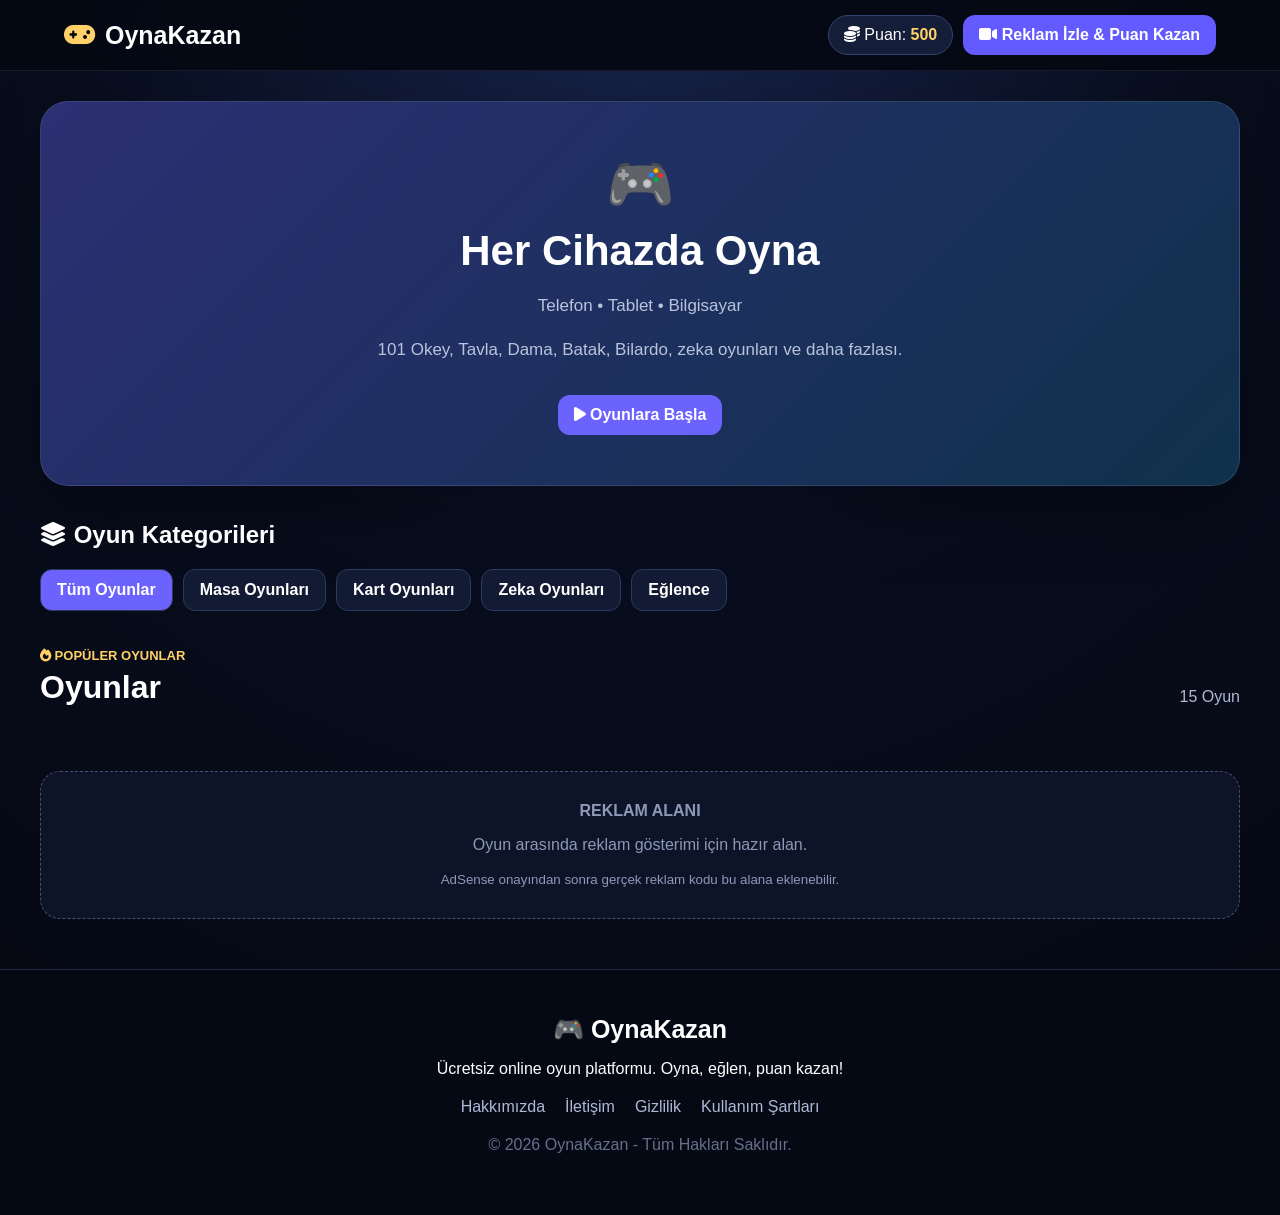
==== commit 51212228: "Update print statement from 'Hello' to 'Goodbye'" ====
--- a/index.html
+++ b/index.html
@@ -4,26 +4,1174 @@
 <meta charset="UTF-8">
 <meta name="viewport" content="width=device-width, initial-scale=1.0">
 
-<meta name="description" content="OynaKazan - Ücretsiz online oyunlar, 101 Okey, Tavla, Dama, Batak, Bilardo, zeka oyunları ve eğlenceli oyunlar.">
-<meta name="keywords" content="oyun, online oyun, okey, 101 okey, tavla, dama, batak, bilardo, zeka oyunları">
+<meta name="description" content="OynaKazan - 101 Okey, Tavla, Dama, Batak, Bilardo ve eğlenceli ücretsiz oyunlar.">
 <meta name="robots" content="index, follow">
 
-<meta name="theme-color" content="#070b18">
-
 <title>🎮 OynaKazan - Ücretsiz Online Oyunlar</title>
-
-<link rel="stylesheet" href="stil.css">
 
 <link rel="stylesheet"
 href="https://cdnjs.cloudflare.com/ajax/libs/font-awesome/6.4.0/css/all.min.css">
 
+<style>
+*{box-sizing:border-box}
+
+html{scroll-behavior:smooth}
+
+body{
+    margin:0;
+    font-family:Arial,Helvetica,sans-serif;
+    background:
+        radial-gradient(circle at top,#17234a 0,#080d1d 42%,#050811 100%);
+    color:#fff;
+    min-height:100vh;
+}
+
+button{
+    font:inherit;
+    cursor:pointer;
+}
+
+a{
+    color:inherit;
+    text-decoration:none;
+}
+
+.main-header{
+    position:sticky;
+    top:0;
+    z-index:100;
+    display:flex;
+    justify-content:space-between;
+    align-items:center;
+    gap:20px;
+    padding:15px 5%;
+    background:rgba(5,9,20,.94);
+    border-bottom:1px solid rgba(255,255,255,.08);
+    backdrop-filter:blur(12px);
+}
+
+.logo{
+    display:flex;
+    align-items:center;
+    gap:10px;
+    font-size:25px;
+    font-weight:900;
+}
+
+.logo i{
+    color:#ffd166;
+}
+
+.header-stats{
+    display:flex;
+    align-items:center;
+    gap:10px;
+    flex-wrap:wrap;
+}
+
+.coin-badge{
+    background:#151e39;
+    border:1px solid #34446e;
+    padding:10px 15px;
+    border-radius:30px;
+}
+
+.coin-badge strong{
+    color:#ffd166;
+}
+
+.ad-btn,
+.hero-btn,
+.game-btn,
+.cat-btn,
+.message-close{
+    border:0;
+    border-radius:12px;
+    padding:11px 16px;
+    color:white;
+    font-weight:800;
+}
+
+.ad-btn{
+    background:#635bff;
+}
+
+.container{
+    width:min(1200px,94%);
+    margin:auto;
+}
+
+.hero-banner{
+    margin:30px 0;
+    padding:50px 25px;
+    text-align:center;
+    border-radius:28px;
+    background:
+        linear-gradient(135deg,rgba(102,91,255,.32),rgba(0,212,255,.12)),
+        #111a32;
+    border:1px solid rgba(255,255,255,.1);
+    box-shadow:0 25px 70px rgba(0,0,0,.3);
+}
+
+.hero-icon{
+    font-size:55px;
+}
+
+.hero-banner h1{
+    font-size:42px;
+    margin:10px 0;
+}
+
+.hero-banner p{
+    color:#b9c3dc;
+    font-size:17px;
+    line-height:1.6;
+}
+
+.hero-btn{
+    display:inline-block;
+    margin-top:15px;
+    background:#6c63ff;
+}
+
+.categories-section{
+    margin:35px 0 20px;
+}
+
+.categories-section h2{
+    font-size:24px;
+}
+
+.categories{
+    display:flex;
+    gap:10px;
+    flex-wrap:wrap;
+}
+
+.cat-btn{
+    background:#121b33;
+    border:1px solid #2c3a60;
+}
+
+.cat-btn.active{
+    background:#6c63ff;
+}
+
+.section-title{
+    display:flex;
+    justify-content:space-between;
+    align-items:end;
+    margin:35px 0 20px;
+}
+
+.small-title{
+    color:#ffd166;
+    font-size:13px;
+    font-weight:900;
+}
+
+.section-title h2{
+    font-size:32px;
+    margin:5px 0 0;
+}
+
+.game-count{
+    color:#aeb9d5;
+}
+
+.games-grid{
+    display:grid;
+    grid-template-columns:repeat(3,1fr);
+    gap:18px;
+}
+
+.game-card{
+    position:relative;
+    overflow:hidden;
+    padding:24px;
+    min-height:230px;
+    border-radius:22px;
+    background:
+        linear-gradient(145deg,#141f3b,#0c1327);
+    border:1px solid #26375f;
+    transition:.25s;
+}
+
+.game-card:hover{
+    transform:translateY(-5px);
+    border-color:#6c63ff;
+    box-shadow:0 20px 45px rgba(0,0,0,.35);
+}
+
+.game-icon{
+    font-size:42px;
+}
+
+.game-card h3{
+    font-size:21px;
+    margin:15px 0 8px;
+}
+
+.game-card p{
+    color:#aeb9d5;
+    min-height:42px;
+}
+
+.play-card-btn{
+    width:100%;
+    background:#6258ff;
+    color:#fff;
+    border:0;
+    padding:12px;
+    border-radius:12px;
+    font-weight:900;
+}
+
+.ad-space{
+    margin:45px 0;
+    padding:30px;
+    text-align:center;
+    border:1px dashed #435075;
+    border-radius:20px;
+    background:#0d1428;
+    color:#8d99b7;
+}
+
+footer{
+    margin-top:50px;
+    padding:45px 20px;
+    background:#050914;
+    border-top:1px solid #1e2a48;
+    text-align:center;
+}
+
+.footer-logo{
+    font-size:25px;
+    font-weight:900;
+}
+
+.footer-links{
+    display:flex;
+    justify-content:center;
+    gap:20px;
+    flex-wrap:wrap;
+    margin:20px 0;
+    color:#aeb9d5;
+}
+
+.copyright{
+    color:#65708d;
+}
+
+/* MODAL */
+
+.modal{
+    position:fixed;
+    inset:0;
+    z-index:500;
+    display:flex;
+    align-items:center;
+    justify-content:center;
+    padding:15px;
+    background:rgba(0,0,0,.82);
+    overflow:auto;
+}
+
+.hidden{
+    display:none!important;
+}
+
+.modal-content{
+    width:min(1100px,100%);
+    max-height:95vh;
+    overflow:auto;
+    background:#0b1225;
+    border:1px solid #31436f;
+    border-radius:24px;
+    box-shadow:0 30px 100px #000;
+}
+
+.modal-header{
+    position:sticky;
+    top:0;
+    z-index:10;
+    display:flex;
+    justify-content:space-between;
+    align-items:center;
+    padding:18px 22px;
+    background:#0d162d;
+    border-bottom:1px solid #253657;
+}
+
+.modal-header h2{
+    margin:5px 0 0;
+}
+
+.modal-category{
+    color:#ffd166;
+    font-size:11px;
+    font-weight:900;
+}
+
+.close-modal{
+    width:42px;
+    height:42px;
+    border:0;
+    border-radius:50%;
+    background:#1c2948;
+    color:#fff;
+    font-size:20px;
+}
+
+.game-area{
+    padding:22px;
+    min-height:400px;
+}
+
+/* COMMON GAME */
+
+.game-panel{
+    background:#101a32;
+    border:1px solid #293b65;
+    border-radius:20px;
+    padding:18px;
+}
+
+.game-toolbar{
+    display:flex;
+    justify-content:space-between;
+    align-items:center;
+    gap:10px;
+    flex-wrap:wrap;
+    margin-bottom:15px;
+}
+
+.game-info{
+    color:#b9c3dc;
+    line-height:1.5;
+}
+
+.game-button{
+    border:0;
+    background:#635bff;
+    color:#fff;
+    padding:10px 15px;
+    border-radius:10px;
+    font-weight:800;
+}
+
+.game-button.secondary{
+    background:#263653;
+}
+
+.game-button.gold{
+    background:#b88a16;
+}
+
+.game-button:disabled{
+    opacity:.4;
+    cursor:not-allowed;
+}
+
+/* OKEY */
+
+.okey-table{
+    min-height:600px;
+    padding:22px;
+    border-radius:25px;
+    background:
+        radial-gradient(circle at center,#11684e,#073d31 65%,#04271f);
+    border:12px solid #573619;
+    box-shadow:
+        inset 0 0 0 4px #9a642c,
+        inset 0 0 70px rgba(0,0,0,.65),
+        0 20px 60px #000;
+}
+
+.okey-title{
+    text-align:center;
+    font-size:25px;
+    font-weight:900;
+    margin-bottom:15px;
+}
+
+.okey-players{
+    display:grid;
+    grid-template-columns:repeat(3,1fr);
+    gap:10px;
+    margin-bottom:18px;
+}
+
+.okey-player{
+    padding:12px;
+    text-align:center;
+    background:rgba(0,0,0,.24);
+    border-radius:14px;
+    border:1px solid rgba(255,255,255,.1);
+}
+
+.tile-back{
+    display:inline-flex;
+    align-items:center;
+    justify-content:center;
+    width:30px;
+    height:40px;
+    margin:2px;
+    border-radius:5px;
+    background:linear-gradient(135deg,#eee,#aaa);
+    color:#b31c1c;
+    border:2px solid #fff;
+    font-size:13px;
+}
+
+.okey-middle{
+    display:grid;
+    grid-template-columns:1fr 1fr 1fr;
+    gap:15px;
+    align-items:center;
+    min-height:190px;
+}
+
+.okey-pile{
+    min-height:120px;
+    padding:15px;
+    border-radius:16px;
+    background:rgba(0,0,0,.23);
+    border:1px solid rgba(255,255,255,.1);
+    text-align:center;
+}
+
+.okey-indicator{
+    display:inline-flex;
+    width:54px;
+    height:72px;
+    align-items:center;
+    justify-content:center;
+    background:#f3ead4;
+    color:#bd1e28;
+    border-radius:7px;
+    border:3px solid #fff;
+    font-size:25px;
+    font-weight:900;
+}
+
+.okey-melds{
+    min-height:90px;
+    padding:10px;
+    margin:10px 0;
+    text-align:center;
+}
+
+.okey-meld{
+    display:inline-flex;
+    gap:3px;
+    padding:5px;
+    margin:4px;
+    background:rgba(0,0,0,.25);
+    border-radius:8px;
+}
+
+.okey-rack{
+    margin-top:15px;
+    padding:15px 10px;
+    border-radius:18px;
+    background:#24170f;
+    border:5px solid #74471f;
+    min-height:115px;
+}
+
+.okey-rack-title{
+    text-align:center;
+    margin-bottom:7px;
+    color:#e6c28a;
+}
+
+.okey-tile{
+    display:inline-flex;
+    flex-direction:column;
+    align-items:center;
+    justify-content:center;
+    width:44px;
+    height:62px;
+    margin:3px;
+    border-radius:6px;
+    background:linear-gradient(145deg,#fffdf4,#d8d0bb);
+    color:#1b2438;
+    border:2px solid #fff;
+    box-shadow:0 3px 6px #000;
+    font-weight:900;
+    user-select:none;
+}
+
+.okey-tile.red{color:#d22626}
+.okey-tile.blue{color:#1762bc}
+.okey-tile.green{color:#158044}
+.okey-tile.black{color:#1b2438}
+.okey-tile.joker{color:#a329bb}
+
+.okey-tile.selected{
+    transform:translateY(-12px);
+    border-color:#ffd166;
+    box-shadow:0 8px 15px #000;
+}
+
+/* TAVLA */
+
+.backgammon-board{
+    padding:20px;
+    border-radius:22px;
+    background:
+        linear-gradient(90deg,#713d1c,#9d612d,#713d1c);
+    border:10px solid #4c2814;
+    box-shadow:inset 0 0 35px #291408,0 20px 50px #000;
+}
+
+.backgammon-grid{
+    display:grid;
+    grid-template-columns:repeat(12,1fr);
+    gap:5px;
+}
+
+.back-point{
+    position:relative;
+    min-height:145px;
+    padding:5px;
+    display:flex;
+    flex-direction:column;
+    align-items:center;
+    justify-content:flex-start;
+    border-radius:4px;
+    background:linear-gradient(135deg,#d7a060,#9c542b);
+    cursor:pointer;
+}
+
+.back-point.bottom{
+    justify-content:flex-end;
+}
+
+.back-point:nth-child(odd){
+    background:linear-gradient(135deg,#e2bd7d,#a65d31);
+}
+
+.back-number{
+    font-size:10px;
+    color:#3a1d0d;
+    font-weight:900;
+}
+
+.checker{
+    width:34px;
+    height:34px;
+    margin:-2px 0;
+    border-radius:50%;
+    border:2px solid rgba(0,0,0,.5);
+    box-shadow:0 3px 5px #000;
+    z-index:2;
+}
+
+.checker.white{
+    background:radial-gradient(circle at 35% 30%,#fff,#cfcfcf);
+}
+
+.checker.black{
+    background:radial-gradient(circle at 35% 30%,#5d5d5d,#090909);
+}
+
+.backgammon-info{
+    display:flex;
+    justify-content:center;
+    gap:20px;
+    flex-wrap:wrap;
+    padding:15px;
+    margin-top:15px;
+    background:#111a30;
+    border-radius:15px;
+}
+
+.dice{
+    display:flex;
+    gap:8px;
+    align-items:center;
+}
+
+.die{
+    width:48px;
+    height:48px;
+    display:flex;
+    align-items:center;
+    justify-content:center;
+    border-radius:9px;
+    background:#fff;
+    color:#111;
+    font-size:25px;
+    font-weight:900;
+    box-shadow:0 4px 8px #000;
+}
+
+/* DAMA */
+
+.dama-table{
+    padding:18px;
+    border-radius:24px;
+    background:linear-gradient(135deg,#5c351e,#2e180d);
+    border:10px solid #211109;
+    box-shadow:inset 0 0 40px #000,0 20px 50px #000;
+}
+
+.dama-board{
+    width:min(650px,100%);
+    margin:auto;
+    display:grid;
+    grid-template-columns:repeat(8,1fr);
+    border:6px solid #c38b4c;
+}
+
+.checkers-cell{
+    aspect-ratio:1;
+    display:flex;
+    align-items:center;
+    justify-content:center;
+    cursor:pointer;
+    position:relative;
+}
+
+.checkers-cell.light{
+    background:#d7b17b;
+}
+
+.checkers-cell.dark{
+    background:#75431f;
+}
+
+.dama-piece{
+    width:72%;
+    height:72%;
+    border-radius:50%;
+    border:3px solid rgba(0,0,0,.55);
+    box-shadow:0 6px 8px #000;
+}
+
+.dama-piece.player{
+    background:radial-gradient(circle at 35% 30%,#fff,#bdbdbd);
+}
+
+.dama-piece.bot{
+    background:radial-gradient(circle at 35% 30%,#555,#080808);
+}
+
+.dama-piece.king:after{
+    content:"♛";
+    color:#ffd166;
+    font-size:25px;
+}
+
+/* BATAK */
+
+.batak-table{
+    min-height:620px;
+    padding:25px;
+    border-radius:28px;
+    background:
+        radial-gradient(circle at center,#0e704d,#063b2c 65%,#031f18);
+    border:12px solid #59361d;
+    box-shadow:
+        inset 0 0 0 4px #9a642c,
+        inset 0 0 80px #000,
+        0 25px 60px #000;
+}
+
+.batak-seats{
+    display:grid;
+    grid-template-columns:repeat(3,1fr);
+    gap:12px;
+    text-align:center;
+}
+
+.batak-seat{
+    padding:12px;
+    min-height:80px;
+    border-radius:15px;
+    background:rgba(0,0,0,.3);
+    border:1px solid rgba(255,255,255,.1);
+}
+
+.batak-avatar{
+    font-size:25px;
+}
+
+.batak-center{
+    min-height:250px;
+    margin:20px 0;
+    display:flex;
+    justify-content:center;
+    align-items:center;
+    gap:10px;
+    flex-wrap:wrap;
+    border-radius:25px;
+    background:rgba(0,0,0,.15);
+}
+
+.played-card{
+    width:75px;
+    height:105px;
+    display:flex;
+    flex-direction:column;
+    align-items:center;
+    justify-content:center;
+    border-radius:8px;
+    background:#fff;
+    color:#111;
+    font-size:25px;
+    font-weight:900;
+    box-shadow:0 7px 12px #000;
+}
+
+.played-card.red{
+    color:#c92323;
+}
+
+.card-hand{
+    display:flex;
+    justify-content:center;
+    flex-wrap:wrap;
+    gap:5px;
+    padding:18px;
+    border-radius:18px;
+    background:#26170e;
+    border:5px solid #75451f;
+}
+
+.playing-card{
+    width:52px;
+    height:76px;
+    border-radius:7px;
+    border:2px solid #fff;
+    background:#fff;
+    color:#111;
+    display:flex;
+    flex-direction:column;
+    align-items:center;
+    justify-content:center;
+    font-weight:900;
+    box-shadow:0 4px 7px #000;
+    cursor:pointer;
+}
+
+.playing-card.red{
+    color:#c92323;
+}
+
+.playing-card:hover{
+    transform:translateY(-8px);
+}
+
+.batak-setup{
+    max-width:600px;
+    margin:auto;
+    text-align:center;
+}
+
+.suit-buttons{
+    display:flex;
+    justify-content:center;
+    flex-wrap:wrap;
+    gap:10px;
+    margin:15px;
+}
+
+.suit-btn{
+    min-width:80px;
+    padding:12px;
+    border:2px solid #4b5877;
+    border-radius:12px;
+    background:#17223b;
+    color:white;
+    font-size:22px;
+}
+
+.suit-btn.selected{
+    border-color:#ffd166;
+    background:#453715;
+}
+
+.suit-btn.red{
+    color:#ff5a5a;
+}
+
+/* BİLARDO */
+
+.pool-table{
+    width:100%;
+    max-width:850px;
+    margin:auto;
+    padding:30px;
+    border-radius:30px;
+    background:#6b3d1b;
+    border:10px solid #32190c;
+    box-shadow:inset 0 0 20px #000,0 25px 60px #000;
+}
+
+.pool-cloth{
+    position:relative;
+    width:100%;
+    aspect-ratio:2/1;
+    border-radius:15px;
+    background:#07583f;
+    border:8px solid #092d22;
+    box-shadow:inset 0 0 35px #000;
+    overflow:hidden;
+}
+
+.pocket{
+    position:absolute;
+    width:35px;
+    height:35px;
+    border-radius:50%;
+    background:#030303;
+    box-shadow:inset 0 0 10px #555;
+}
+
+.pocket.p1{left:-10px;top:-10px}
+.pocket.p2{right:-10px;top:-10px}
+.pocket.p3{left:-10px;bottom:-10px}
+.pocket.p4{right:-10px;bottom:-10px}
+.pocket.p5{left:-10px;top:calc(50% - 17px)}
+.pocket.p6{right:-10px;top:calc(50% - 17px)}
+
+.pool-ball{
+    position:absolute;
+    width:27px;
+    height:27px;
+    border-radius:50%;
+    display:flex;
+    align-items:center;
+    justify-content:center;
+    color:white;
+    font-size:9px;
+    font-weight:900;
+    box-shadow:2px 3px 5px #000;
+    transition:.3s;
+}
+
+.pool-ball.white{
+    background:#eee;
+    color:#111;
+}
+
+.pool-ball.color1{background:#e53935}
+.pool-ball.color2{background:#f1c40f;color:#111}
+.pool-ball.color3{background:#2980b9}
+.pool-ball.color4{background:#8e44ad}
+.pool-ball.color5{background:#e67e22}
+.pool-ball.color6{background:#16a085}
+.pool-ball.color7{background:#7f1d1d}
+.pool-ball.color8{background:#111}
+
+.pool-controls{
+    text-align:center;
+    margin-top:18px;
+}
+
+/* MEMORY */
+
+.memory-grid{
+    display:grid;
+    grid-template-columns:repeat(4,1fr);
+    gap:10px;
+    max-width:500px;
+    margin:20px auto;
+}
+
+.memory-card{
+    aspect-ratio:1;
+    border:0;
+    border-radius:15px;
+    background:#28375e;
+    color:#fff;
+    font-size:30px;
+}
+
+.memory-card.open{
+    background:#6c63ff;
+}
+
+/* SUDOKU */
+
+.sudoku{
+    width:min(450px,100%);
+    margin:auto;
+    display:grid;
+    grid-template-columns:repeat(9,1fr);
+    border:3px solid #fff;
+}
+
+.sudoku input{
+    width:100%;
+    aspect-ratio:1;
+    text-align:center;
+    background:#121c35;
+    color:#fff;
+    border:1px solid #38486d;
+    font-size:20px;
+}
+
+/* BUBBLE */
+
+.bubble-area{
+    width:min(700px,100%);
+    min-height:450px;
+    margin:auto;
+    position:relative;
+    overflow:hidden;
+    border-radius:20px;
+    background:linear-gradient(#091735,#13285d);
+}
+
+.bubble{
+    position:absolute;
+    width:48px;
+    height:48px;
+    border-radius:50%;
+    border:3px solid rgba(255,255,255,.6);
+}
+
+/* RACING */
+
+.race-track{
+    position:relative;
+    width:min(700px,100%);
+    height:420px;
+    margin:auto;
+    overflow:hidden;
+    background:
+        repeating-linear-gradient(
+            to bottom,
+            #292929 0,
+            #292929 70px,
+            #333 70px,
+            #333 140px
+        );
+    border:8px solid #555;
+    border-radius:15px;
+}
+
+.car{
+    position:absolute;
+    width:45px;
+    height:75px;
+    border-radius:12px;
+    background:#e33;
+    box-shadow:0 5px 10px #000;
+}
+
+.player-car{
+    background:#39a7ff;
+}
+
+/* BLOCK */
+
+.block-grid{
+    display:grid;
+    grid-template-columns:repeat(8,1fr);
+    width:min(500px,100%);
+    margin:auto;
+    gap:4px;
+}
+
+.block-cell{
+    aspect-ratio:1;
+    border-radius:5px;
+    background:#182440;
+}
+
+.block-cell.filled{
+    background:#6c63ff;
+}
+
+/* ARCHERY */
+
+.archery-target{
+    width:min(360px,80vw);
+    aspect-ratio:1;
+    margin:30px auto;
+    border-radius:50%;
+    background:
+        radial-gradient(circle,#111 0 8%,#fff 8% 18%,#e33 18% 30%,#fff 30% 43%,#3498db 43% 56%,#fff 56% 70%,#222 70% 100%);
+    border:8px solid #7a4a25;
+    position:relative;
+    cursor:pointer;
+}
+
+/* SNAKE */
+
+.snake-board{
+    width:min(500px,100%);
+    aspect-ratio:1;
+    margin:auto;
+    display:grid;
+    grid-template-columns:repeat(15,1fr);
+    background:#071323;
+    border:5px solid #33466f;
+}
+
+.snake-cell{
+    border:1px solid rgba(255,255,255,.025);
+}
+
+.snake-body{
+    background:#44d17b;
+}
+
+.snake-food{
+    background:#f34d58;
+    border-radius:50%;
+}
+
+/* BASKET */
+
+.basket-game{
+    max-width:650px;
+    margin:auto;
+    text-align:center;
+}
+
+.basket-hoop{
+    width:180px;
+    height:100px;
+    margin:30px auto;
+    border:10px solid #e87525;
+    border-top:0;
+    border-radius:0 0 100px 100px;
+}
+
+.basket-ball{
+    width:60px;
+    height:60px;
+    margin:30px auto;
+    border-radius:50%;
+    background:#e87525;
+    border:4px solid #78300d;
+    cursor:pointer;
+}
+
+/* MESSAGE */
+
+.message-modal{
+    position:fixed;
+    inset:0;
+    z-index:900;
+    display:flex;
+    align-items:center;
+    justify-content:center;
+    background:rgba(0,0,0,.8);
+}
+
+.message-box{
+    width:min(450px,90%);
+    padding:30px;
+    text-align:center;
+    background:#111b34;
+    border:1px solid #3b4f7c;
+    border-radius:22px;
+    box-shadow:0 25px 70px #000;
+}
+
+.message-icon{
+    font-size:50px;
+}
+
+.message-close{
+    background:#6258ff;
+    margin-top:10px;
+}
+
+/* RESPONSIVE */
+
+@media(max-width:900px){
+    .games-grid{
+        grid-template-columns:repeat(2,1fr);
+    }
+
+    .hero-banner h1{
+        font-size:32px;
+    }
+
+    .okey-middle{
+        grid-template-columns:1fr;
+    }
+}
+
+@media(max-width:600px){
+    .main-header{
+        flex-direction:column;
+        align-items:stretch;
+    }
+
+    .header-stats{
+        justify-content:center;
+    }
+
+    .games-grid{
+        grid-template-columns:1fr;
+    }
+
+    .hero-banner{
+        padding:35px 18px;
+    }
+
+    .hero-banner h1{
+        font-size:27px;
+    }
+
+    .game-area{
+        padding:10px;
+    }
+
+    .okey-table,
+    .batak-table{
+        padding:10px;
+        border-width:6px;
+    }
+
+    .okey-tile{
+        width:35px;
+        height:51px;
+        font-size:11px;
+    }
+
+    .backgammon-board{
+        padding:7px;
+        border-width:5px;
+    }
+
+    .back-point{
+        min-height:110px;
+    }
+
+    .checker{
+        width:25px;
+        height:25px;
+    }
+
+    .batak-seat{
+        font-size:12px;
+    }
+
+    .played-card{
+        width:58px;
+        height:85px;
+    }
+
+    .playing-card{
+        width:43px;
+        height:65px;
+        font-size:13px;
+    }
+}
+</style>
 </head>
 
 <body>
-
-<!-- =========================================================
-     ANA HEADER
-========================================================= -->
 
 <header class="main-header">
 
@@ -36,509 +1184,4020 @@
 
         <div class="coin-badge">
             <i class="fa-solid fa-coins"></i>
-            <span>Puan:</span>
+            Puan:
             <strong id="user-score">500</strong>
         </div>
 
-        <button
-            id="watch-ad-btn"
-            class="ad-btn"
-            type="button">
-
+        <button id="watch-ad-btn" class="ad-btn">
             <i class="fa-solid fa-video"></i>
-            Reklam İzle &amp; Puan Kazan
-
+            Reklam İzle & Puan Kazan
         </button>
 
     </div>
 
 </header>
 
-
-<!-- =========================================================
-     ANA İÇERİK
-========================================================= -->
-
 <main class="container">
 
-
-    <!-- =====================================================
-         HERO
-    ====================================================== -->
-
-    <section class="hero-banner">
-
-        <div class="hero-icon">
-            🎮
+<section class="hero-banner">
+
+    <div class="hero-icon">🎮</div>
+
+    <h1>Her Cihazda Oyna</h1>
+
+    <p>
+        Telefon • Tablet • Bilgisayar
+    </p>
+
+    <p>
+        101 Okey, Tavla, Dama, Batak, Bilardo,
+        zeka oyunları ve daha fazlası.
+    </p>
+
+    <a href="#oyunlar" class="hero-btn">
+        <i class="fa-solid fa-play"></i>
+        Oyunlara Başla
+    </a>
+
+</section>
+
+<section class="categories-section">
+
+    <h2>
+        <i class="fa-solid fa-layer-group"></i>
+        Oyun Kategorileri
+    </h2>
+
+    <div class="categories">
+
+        <button class="cat-btn active" data-filter="all">
+            Tüm Oyunlar
+        </button>
+
+        <button class="cat-btn" data-filter="board">
+            Masa Oyunları
+        </button>
+
+        <button class="cat-btn" data-filter="cards">
+            Kart Oyunları
+        </button>
+
+        <button class="cat-btn" data-filter="puzzle">
+            Zeka Oyunları
+        </button>
+
+        <button class="cat-btn" data-filter="arcade">
+            Eğlence
+        </button>
+
+    </div>
+
+</section>
+
+<section id="oyunlar" class="games-section">
+
+    <div class="section-title">
+
+        <div>
+            <span class="small-title">
+                <i class="fa-solid fa-fire"></i>
+                POPÜLER OYUNLAR
+            </span>
+
+            <h2>Oyunlar</h2>
         </div>
 
-        <div class="hero-content">
-
-            <span class="hero-badge">
-                <i class="fa-solid fa-bolt"></i>
-                15 OYUN • MOBİL • PC
-            </span>
-
-            <h1>
-                OynaKazan
-            </h1>
-
-            <h2>
-                Ücretsiz Online Oyunlar
-            </h2>
-
-            <p>
-                101 Okey, Tavla, Dama, Batak, Bilardo,
-                zeka oyunları, yarış oyunları ve daha fazlası
-                seni bekliyor.
-            </p>
-
-            <a
-                href="#oyunlar"
-                class="hero-btn">
-
-                <i class="fa-solid fa-play"></i>
-                Oyunlara Başla
-
-            </a>
+        <span class="game-count">
+            15 Oyun
+        </span>
+
+    </div>
+
+    <div class="games-grid" id="games-container"></div>
+
+</section>
+
+<div class="ad-space">
+
+    <strong>REKLAM ALANI</strong>
+
+    <p>
+        Oyun arasında reklam gösterimi için hazır alan.
+    </p>
+
+    <small>
+        AdSense onayından sonra gerçek reklam kodu bu alana eklenebilir.
+    </small>
+
+</div>
+
+</main>
+
+<div id="game-modal" class="modal hidden">
+
+    <div class="modal-content">
+
+        <div class="modal-header">
+
+            <div>
+                <span id="modal-category" class="modal-category">
+                    OYUN
+                </span>
+
+                <h2 id="modal-game-title">
+                    Oyun
+                </h2>
+            </div>
+
+            <button
+                class="close-modal"
+                id="close-modal-btn"
+                aria-label="Kapat">
+
+                <i class="fa-solid fa-xmark"></i>
+
+            </button>
 
         </div>
 
-    </section>
-
-
-    <!-- =====================================================
-         HIZLI BİLGİLER
-    ====================================================== -->
-
-    <section class="quick-info">
-
-        <div class="quick-card">
-
-            <div class="quick-icon">
-                🀄
-            </div>
-
-            <div>
-                <strong>4 Masa Oyunu</strong>
-                <span>Okey • Tavla • Dama • Batak</span>
-            </div>
-
+        <div id="game-area" class="game-area"></div>
+
+    </div>
+
+</div>
+
+<div id="message-modal" class="message-modal hidden">
+
+    <div class="message-box">
+
+        <div id="message-icon" class="message-icon">🎮</div>
+
+        <h2 id="message-title">Bilgi</h2>
+
+        <p id="message-text">Bilgi</p>
+
+        <button id="message-close" class="message-close">
+            Tamam
+        </button>
+
+    </div>
+
+</div>
+
+<footer>
+
+    <div class="footer-content">
+
+        <div class="footer-logo">
+            🎮 OynaKazan
         </div>
-
-
-        <div class="quick-card">
-
-            <div class="quick-icon">
-                🎮
-            </div>
-
-            <div>
-                <strong>15 Farklı Oyun</strong>
-                <span>Her yaşa uygun eğlence</span>
-            </div>
-
-        </div>
-
-
-        <div class="quick-card">
-
-            <div class="quick-icon">
-                📱
-            </div>
-
-            <div>
-                <strong>Her Cihazda</strong>
-                <span>Telefon • Tablet • Bilgisayar</span>
-            </div>
-
-        </div>
-
-    </section>
-
-
-    <!-- =====================================================
-         KATEGORİLER
-    ====================================================== -->
-
-    <section class="categories-section">
-
-        <h2>
-            <i class="fa-solid fa-layer-group"></i>
-            Oyun Kategorileri
-        </h2>
-
-        <div class="categories">
-
-            <button
-                class="cat-btn active"
-                data-filter="all"
-                type="button">
-
-                <i class="fa-solid fa-border-all"></i>
-                Tüm Oyunlar
-
-            </button>
-
-
-            <button
-                class="cat-btn"
-                data-filter="board"
-                type="button">
-
-                <i class="fa-solid fa-chess-board"></i>
-                Masa Oyunları
-
-            </button>
-
-
-            <button
-                class="cat-btn"
-                data-filter="cards"
-                type="button">
-
-                <i class="fa-solid fa-clone"></i>
-                Kart Oyunları
-
-            </button>
-
-
-            <button
-                class="cat-btn"
-                data-filter="puzzle"
-                type="button">
-
-                <i class="fa-solid fa-puzzle-piece"></i>
-                Zeka Oyunları
-
-            </button>
-
-
-            <button
-                class="cat-btn"
-                data-filter="arcade"
-                type="button">
-
-                <i class="fa-solid fa-gamepad"></i>
-                Eğlence
-
-            </button>
-
-        </div>
-
-    </section>
-
-
-    <!-- =====================================================
-         OYUNLAR
-    ====================================================== -->
-
-    <section
-        id="oyunlar"
-        class="games-section">
-
-
-        <div class="section-title">
-
-            <div>
-
-                <span class="small-title">
-
-                    <i class="fa-solid fa-fire"></i>
-                    POPÜLER OYUNLAR
-
-                </span>
-
-                <h2>
-                    Oyunlar
-                </h2>
-
-            </div>
-
-
-            <span class="game-count">
-
-                <i class="fa-solid fa-gamepad"></i>
-                15 Oyun
-
-            </span>
-
-        </div>
-
-
-        <!--
-            Oyun kartları script.js tarafından oluşturulur.
-            Böylece oyunların tamamı tek merkezden yönetilir.
-        -->
-
-        <div
-            class="games-grid"
-            id="games-container">
-
-        </div>
-
-    </section>
-
-
-    <!-- =====================================================
-         REKLAM ALANI
-    ====================================================== -->
-
-    <section class="ad-section">
-
-        <div class="ad-placeholder">
-
-            <span class="ad-label">
-                REKLAM ALANI
-            </span>
-
-            <p>
-                Oyun arasında reklam gösterimi için hazır alan.
-            </p>
-
-            <small>
-                AdSense onayından sonra gerçek reklam kodu
-                bu alana eklenebilir.
-            </small>
-
-        </div>
-
-    </section>
-
-
-    <!-- =====================================================
-         OYUN MODALI
-    ====================================================== -->
-
-    <div
-        id="game-modal"
-        class="modal hidden"
-        aria-hidden="true">
-
-
-        <div class="modal-content">
-
-
-            <!-- MODAL BAŞLIK -->
-
-            <div class="modal-header">
-
-                <div>
-
-                    <span
-                        id="modal-category"
-                        class="modal-category">
-
-                        OYUN
-
-                    </span>
-
-
-                    <h2 id="modal-game-title">
-                        Oyun
-                    </h2>
-
-                </div>
-
-
-                <button
-                    class="close-modal"
-                    id="close-modal-btn"
-                    type="button"
-                    aria-label="Oyunu kapat">
-
-                    <i class="fa-solid fa-xmark"></i>
-
-                </button>
-
-            </div>
-
-
-            <!-- =================================================
-                 OYUN ALANI
-
-                 101 Okey:
-                 - Okey masası
-                 - Rakipler
-                 - Taşlar
-                 - Iskarta alanı
-
-                 Tavla:
-                 - 24 kapı
-                 - Pullar
-                 - Zarlar
-
-                 Dama:
-                 - 8x8 tahta
-                 - Taşlar
-                 - Hamleler
-
-                 Batak:
-                 - 4 kişilik masa
-                 - Kartlar
-                 - Koz
-                 - El sistemi
-
-                 Diğer oyunlar da aynı alanı kullanır.
-            ================================================== -->
-
-            <div
-                id="game-area"
-                class="game-area">
-
-            </div>
-
-
-            <!-- =================================================
-                 OYUN ALT BİLGİ
-            ================================================== -->
-
-            <div class="game-modal-footer">
-
-                <span>
-                    <i class="fa-solid fa-coins"></i>
-                    Puan sistemi aktif
-                </span>
-
-                <span>
-                    <i class="fa-solid fa-mobile-screen"></i>
-                    Mobil uyumlu
-                </span>
-
-            </div>
-
-        </div>
-
-    </div>
-
-
-    <!-- =====================================================
-         MESAJ / PUAN PENCERESİ
-    ====================================================== -->
-
-    <div
-        id="message-modal"
-        class="message-modal hidden"
-        aria-hidden="true">
-
-
-        <div class="message-box">
-
-            <div
-                id="message-icon"
-                class="message-icon">
-
-                🎮
-
-            </div>
-
-
-            <h2 id="message-title">
-                Bilgi
-            </h2>
-
-
-            <p id="message-text">
-                Bilgi
-            </p>
-
-
-            <button
-                id="message-close"
-                class="message-close"
-                type="button">
-
-                Tamam
-
-            </button>
-
-        </div>
-
-    </div>
-
-
-</main>
-
-
-<!-- =========================================================
-     FOOTER
-========================================================= -->
-
-<footer>
-
-    <div class="footer-content">
-
-
-        <div class="footer-logo">
-
-            <i class="fa-solid fa-gamepad"></i>
-            OynaKazan
-
-        </div>
-
 
         <p>
             Ücretsiz online oyun platformu.
             Oyna, eğlen, puan kazan!
         </p>
 
-
         <div class="footer-links">
 
-            <a href="hakkimizda.html">
-                Hakkımızda
-            </a>
-
-            <a href="iletisim.html">
-                İletişim
-            </a>
-
-            <a href="gizlilik.html">
-                Gizlilik
-            </a>
-
-            <a href="kullanim-sartlari.html">
-                Kullanım Şartları
-            </a>
+            <a href="hakkimizda.html">Hakkımızda</a>
+            <a href="iletisim.html">İletişim</a>
+            <a href="gizlilik.html">Gizlilik</a>
+            <a href="kullanim-sartlari.html">Kullanım Şartları</a>
 
         </div>
-
 
         <p class="copyright">
             © 2026 OynaKazan - Tüm Hakları Saklıdır.
         </p>
 
-
     </div>
 
 </footer>
 
-
-<!-- =========================================================
-     JAVASCRIPT
-     
-     Oyun motoru burada yüklenir.
-     
-     15 oyun:
-     
-     1.  101 Okey
-     2.  Klasik Tavla
-     3.  Türk Daması
-     4.  Batak
-     5.  Bilardo
-     6.  Mahjong
-     7.  Sudoku
-     8.  Bubble Shooter
-     9.  Araba Yarışı
-     10. Block Puzzle
-     11. Okçuluk
-     12. Zeka Eşleştirme
-     13. Hafıza Oyunu
-     14. Yılan Oyunu
-     15. Basket Atışı
-========================================================= -->
-
-<script src="script.js"></script>
+<script>
+
+document.addEventListener("DOMContentLoaded",function(){
+
+/* =========================================================
+   TEMEL SİSTEM
+========================================================= */
+
+const gamesContainer=document.getElementById("games-container");
+const gameModal=document.getElementById("game-modal");
+const gameArea=document.getElementById("game-area");
+const modalTitle=document.getElementById("modal-game-title");
+const modalCategory=document.getElementById("modal-category");
+const closeModal=document.getElementById("close-modal-btn");
+
+const messageModal=document.getElementById("message-modal");
+const messageIcon=document.getElementById("message-icon");
+const messageTitle=document.getElementById("message-title");
+const messageText=document.getElementById("message-text");
+const messageClose=document.getElementById("message-close");
+
+let score=parseInt(localStorage.getItem("oynakazan_score")||"500");
+const scoreEl=document.getElementById("user-score");
+
+function updateScore(){
+    scoreEl.textContent=score;
+    localStorage.setItem("oynakazan_score",score);
+}
+
+function changeScore(n){
+    score+=n;
+    if(score<0)score=0;
+    updateScore();
+}
+
+function showMessage(icon,title,text){
+    messageIcon.textContent=icon;
+    messageTitle.textContent=title;
+    messageText.textContent=text;
+    messageModal.classList.remove("hidden");
+}
+
+messageClose.onclick=()=>{
+    messageModal.classList.add("hidden");
+};
+
+document.getElementById("watch-ad-btn").onclick=()=>{
+    changeScore(100);
+    showMessage("🎁","100 Puan Kazandın!","Reklam alanı hazır. AdSense onayından sonra gerçek reklam burada gösterilebilir.");
+};
+
+closeModal.onclick=()=>{
+    gameModal.classList.add("hidden");
+    gameArea.innerHTML="";
+};
+
+gameModal.addEventListener("click",e=>{
+    if(e.target===gameModal){
+        gameModal.classList.add("hidden");
+        gameArea.innerHTML="";
+    }
+});
+
+/* =========================================================
+   OYUN LİSTESİ
+========================================================= */
+
+const games=[
+
+{
+id:"okey",
+name:"101 Okey",
+icon:"🀄",
+category:"board",
+desc:"106 taşlık gerçek 101 Okey masası."
+},
+
+{
+id:"tavla",
+name:"Klasik Tavla",
+icon:"🎲",
+category:"board",
+desc:"15 pullu klasik tavla."
+},
+
+{
+id:"dama",
+name:"Türk Daması",
+icon:"⚫",
+category:"board",
+desc:"16 taşlı Türk Daması."
+},
+
+{
+id:"batak",
+name:"Batak",
+icon:"🃏",
+category:"cards",
+desc:"4 kişilik kozlu Batak."
+},
+
+{
+id:"bilardo",
+name:"Bilardo",
+icon:"🎱",
+category:"arcade",
+desc:"Topları ceplere gönder."
+},
+
+{
+id:"mahjong",
+name:"Mahjong",
+icon:"🀄",
+category:"puzzle",
+desc:"Aynı taşları eşleştir."
+},
+
+{
+id:"sudoku",
+name:"Sudoku",
+icon:"🔢",
+category:"puzzle",
+desc:"9x9 Sudoku çöz."
+},
+
+{
+id:"bubble",
+name:"Bubble Shooter",
+icon:"🫧",
+category:"arcade",
+desc:"Aynı renk baloncukları patlat."
+},
+
+{
+id:"race",
+name:"Araba Yarışı",
+icon:"🏎️",
+category:"arcade",
+desc:"Rakiplerden kaç ve bitişe ulaş."
+},
+
+{
+id:"block",
+name:"Block Puzzle",
+icon:"🧱",
+category:"puzzle",
+desc:"Blokları yerleştir."
+},
+
+{
+id:"archery",
+name:"Okçuluk",
+icon:"🏹",
+category:"arcade",
+desc:"Hedefi tam ortadan vur."
+},
+
+{
+id:"memory",
+name:"Zeka Eşleştirme",
+icon:"🧠",
+category:"puzzle",
+desc:"Kartların eşlerini bul."
+},
+
+{
+id:"memory2",
+name:"Hafıza Oyunu",
+icon:"🃏",
+category:"puzzle",
+desc:"Hafızanı test et."
+},
+
+{
+id:"snake",
+name:"Yılan Oyunu",
+icon:"🐍",
+category:"arcade",
+desc:"Yılanı büyüt."
+},
+
+{
+id:"basket",
+name:"Basket Atışı",
+icon:"🏀",
+category:"arcade",
+desc:"Basketleri sayıya çevir."
+}
+
+];
+
+function renderGames(filter="all"){
+
+    gamesContainer.innerHTML="";
+
+    games
+    .filter(g=>filter==="all"||g.category===filter)
+    .forEach(g=>{
+
+        const card=document.createElement("div");
+
+        card.className="game-card";
+
+        card.innerHTML=`
+
+            <div class="game-icon">${g.icon}</div>
+
+            <h3>${g.name}</h3>
+
+            <p>${g.desc}</p>
+
+            <button class="play-card-btn">
+                <i class="fa-solid fa-play"></i>
+                Oyna
+            </button>
+
+        `;
+
+        card.querySelector("button").onclick=()=>openGame(g);
+
+        gamesContainer.appendChild(card);
+
+    });
+
+}
+
+document.querySelectorAll(".cat-btn").forEach(btn=>{
+
+    btn.onclick=()=>{
+
+        document.querySelectorAll(".cat-btn")
+        .forEach(x=>x.classList.remove("active"));
+
+        btn.classList.add("active");
+
+        renderGames(btn.dataset.filter);
+
+    };
+
+});
+
+function openGame(game){
+
+    modalTitle.textContent=game.name;
+    modalCategory.textContent=
+        game.category==="board"?"MASA OYUNU":
+        game.category==="cards"?"KART OYUNU":
+        game.category==="puzzle"?"ZEKA OYUNU":"EĞLENCE";
+
+    gameModal.classList.remove("hidden");
+
+    gameArea.innerHTML="";
+
+    if(game.id==="okey")createOkey();
+    if(game.id==="tavla")createTavla();
+    if(game.id==="dama")createDama();
+    if(game.id==="batak")createBatak();
+    if(game.id==="bilardo")createBilardo();
+    if(game.id==="mahjong")createMahjong();
+    if(game.id==="sudoku")createSudoku();
+    if(game.id==="bubble")createBubble();
+    if(game.id==="race")createRace();
+    if(game.id==="block")createBlock();
+    if(game.id==="archery")createArchery();
+    if(game.id==="memory")createMemory();
+    if(game.id==="memory2")createMemory2();
+    if(game.id==="snake")createSnake();
+    if(game.id==="basket")createBasket();
+
+}
+
+/* =========================================================
+   1 - 101 OKEY
+   106 TAŞ / OYUNCU 21 TAŞ
+========================================================= */
+
+function createOkey(){
+
+let colors=[
+    {id:"red",name:"Kırmızı",symbol:"●"},
+    {id:"blue",name:"Mavi",symbol:"●"},
+    {id:"green",name:"Yeşil",symbol:"●"},
+    {id:"black",name:"Siyah",symbol:"●"}
+];
+
+let deck=[];
+
+for(let c of colors){
+
+    for(let n=1;n<=13;n++){
+
+        deck.push({
+            color:c.id,
+            value:n,
+            wild:false,
+            id:deck.length
+        });
+
+        deck.push({
+            color:c.id,
+            value:n,
+            wild:false,
+            id:deck.length
+        });
+
+    }
+
+}
+
+deck.push({
+    color:"joker",
+    value:0,
+    wild:true,
+    id:deck.length
+});
+
+deck.push({
+    color:"joker",
+    value:0,
+    wild:true,
+    id:deck.length
+});
+
+function shuffle(a){
+
+    for(let i=a.length-1;i>0;i--){
+
+        let j=Math.floor(Math.random()*(i+1));
+
+        [a[i],a[j]]=[a[j],a[i]];
+
+    }
+
+}
+
+shuffle(deck);
+
+let indicator=deck.find(t=>!t.wild);
+
+let okeyValue=(indicator.value%13)+1;
+
+deck.forEach(t=>{
+
+    if(t.color===indicator.color&&t.value===okeyValue){
+        t.wild=true;
+    }
+
+});
+
+let player=[];
+let bots=[
+    {name:"Ali",hand:[]},
+    {name:"Mehmet",hand:[]},
+    {name:"Ahmet",hand:[]}
+];
+
+for(let i=0;i<21;i++){
+
+    player.push(deck.pop());
+
+    bots.forEach(b=>b.hand.push(deck.pop()));
+
+}
+
+let discardPile=[];
+let melds=[];
+let selected=new Set();
+let opened=false;
+let firstTurn=true;
+let finished=false;
+
+function tileText(t){
+
+    if(t.color==="joker")return "★";
+
+    return t.value;
+
+}
+
+function tileHTML(t,clickable=false,index=0){
+
+    let cls="okey-tile "+t.color;
+
+    if(t.wild)cls+=" joker";
+
+    return `
+        <div
+            class="${cls}"
+            data-index="${index}"
+            ${clickable?'style="cursor:pointer"':''}>
+            <span>${tileText(t)}</span>
+            <small>${t.wild?"OKEY":""}</small>
+        </div>
+    `;
+
+}
+
+function totalSelected(){
+
+    let total=0;
+
+    selected.forEach(i=>{
+
+        let t=player[i];
+
+        total+=t.wild?11:t.value;
+
+    });
+
+    return total;
+
+}
+
+/* Basit fakat kullanılabilir per kontrolü */
+
+function isMeld(arr){
+
+    if(arr.length<3)return false;
+
+    let wild=arr.filter(t=>t.wild);
+
+    let normal=arr.filter(t=>!t.wild);
+
+    /* Grup */
+
+    if(normal.length){
+
+        let same=normal.every(t=>t.value===normal[0].value);
+
+        let colorsUsed=new Set(normal.map(t=>t.color));
+
+        if(
+            same &&
+            colorsUsed.size===normal.length &&
+            arr.length<=4
+        ){
+            return true;
+        }
+
+    }
+
+    /* Seri */
+
+    if(normal.length){
+
+        let sameColor=normal.every(
+            t=>t.color===normal[0].color
+        );
+
+        let vals=normal.map(t=>t.value).sort((a,b)=>a-b);
+
+        let unique=new Set(vals);
+
+        if(sameColor&&unique.size===normal.length){
+
+            let gaps=0;
+
+            for(let i=1;i<vals.length;i++){
+
+                gaps+=vals[i]-vals[i-1]-1;
+
+            }
+
+            if(gaps<=wild.length&&arr.length>=3){
+                return true;
+            }
+
+        }
+
+    }
+
+    return false;
+
+}
+
+function selectedIsValid(){
+
+    let arr=[...selected].map(i=>player[i]);
+
+    return isMeld(arr);
+
+}
+
+function render(){
+
+    if(finished)return;
+
+    gameArea.innerHTML=`
+
+    <div class="okey-table">
+
+        <div class="okey-title">
+            🀄 101 OKEY MASASI
+        </div>
+
+        <div class="okey-players">
+
+            ${bots.map((b,i)=>`
+
+                <div class="okey-player">
+
+                    🤖 ${b.name}
+
+                    <div>
+                        ${b.hand.slice(0,7).map(()=>`
+                            <span class="tile-back">★</span>
+                        `).join("")}
+                    </div>
+
+                    <small>${b.hand.length} taş</small>
+
+                </div>
+
+            `).join("")}
+
+        </div>
+
+        <div class="okey-middle">
+
+            <div class="okey-pile">
+
+                <strong>Gösterge</strong>
+
+                <br><br>
+
+                ${tileHTML(indicator)}
+
+                <p>
+                    Okey:
+                    <strong>
+                        ${okeyValue}
+                        ${indicator.color}
+                    </strong>
+                </p>
+
+            </div>
+
+            <div class="okey-pile">
+
+                <strong>Taş Havuzu</strong>
+
+                <div style="font-size:40px;margin:20px">
+                    🀄
+                </div>
+
+                <strong>${deck.length} taş</strong>
+
+            </div>
+
+            <div class="okey-pile">
+
+                <strong>Atılan Son Taş</strong>
+
+                <div style="margin:20px">
+
+                    ${
+                        discardPile.length
+                        ?tileHTML(discardPile[discardPile.length-1])
+                        :"—"
+                    }
+
+                </div>
+
+            </div>
+
+        </div>
+
+        <div class="okey-melds">
+
+            <strong>
+                Masadaki Perler
+            </strong>
+
+            <br>
+
+            ${
+                melds.length
+                ?melds.map(m=>`
+                    <div class="okey-meld">
+                        ${m.map(t=>tileHTML(t)).join("")}
+                    </div>
+                `).join("")
+                :"Henüz per açılmadı."
+            }
+
+        </div>
+
+        <div class="okey-rack">
+
+            <div class="okey-rack-title">
+                SENİN ELİN — ${player.length} TAŞ
+            </div>
+
+            <div id="okey-hand">
+
+                ${player.map((t,i)=>tileHTML(t,true,i)).join("")}
+
+            </div>
+
+        </div>
+
+        <div class="game-toolbar">
+
+            <div class="game-info">
+
+                ${
+                    firstTurn
+                    ?"İlk tur: 21 taşınla başlıyorsun. Önce per açabilir veya taş atabilirsin."
+                    :"Sıra sende. Önce taş çek, sonra per aç ve taş at."
+                }
+
+            </div>
+
+            <div>
+
+                <button
+                    id="okey-draw"
+                    class="game-button secondary"
+                    ${firstTurn||deck.length===0?"disabled":""}>
+                    🀄 Taş Çek
+                </button>
+
+                <button
+                    id="okey-meld"
+                    class="game-button">
+                    ${
+                        opened
+                        ?"Per Aç"
+                        :"101 Aç"
+                    }
+                </button>
+
+                <button
+                    id="okey-discard"
+                    class="game-button gold">
+                    Taş At
+                </button>
+
+            </div>
+
+        </div>
+
+        <div style="text-align:center;color:#ffd166">
+            Seçilen taş değeri:
+            <strong>${totalSelected()}</strong>
+        </div>
+
+    </div>
+
+    `;
+
+    document
+    .querySelectorAll("#okey-hand .okey-tile")
+    .forEach(el=>{
+
+        el.onclick=()=>{
+
+            let i=parseInt(el.dataset.index);
+
+            if(selected.has(i)){
+                selected.delete(i);
+            }else{
+                selected.add(i);
+            }
+
+            render();
+
+        };
+
+        if(selected.has(parseInt(el.dataset.index))){
+            el.classList.add("selected");
+        }
+
+    });
+
+    document.getElementById("okey-draw").onclick=()=>{
+
+        if(deck.length){
+
+            player.push(deck.pop());
+
+            firstTurn=false;
+
+            selected.clear();
+
+            render();
+
+        }
+
+    };
+
+    document.getElementById("okey-meld").onclick=()=>{
+
+        let arr=[...selected].map(i=>player[i]);
+
+        if(!isMeld(arr)){
+            showMessage(
+                "🀄",
+                opened?"Geçersiz Per":"Geçersiz 101 Peri",
+                opened
+                ?"En az 3 taştan oluşan geçerli bir seri veya grup seç."
+                :"Seçtiğin taşlar geçerli bir per oluşturmalı."
+            );
+            return;
+        }
+
+        let total=totalSelected();
+
+        if(!opened&&total<101){
+
+            showMessage(
+                "⚠️",
+                "101'e Ulaşmadı",
+                "Açmak için seçtiğin perlerin toplam değeri en az 101 olmalı."
+            );
+
+            return;
+
+        }
+
+        let sorted=[...selected].sort((a,b)=>b-a);
+
+        let m=[];
+
+        sorted.forEach(i=>{
+            m.push(player[i]);
+            player.splice(i,1);
+        });
+
+        melds.push(m);
+
+        opened=true;
+        selected.clear();
+
+        if(player.length===0){
+
+            finished=true;
+
+            changeScore(100);
+
+            showMessage(
+                "🏆",
+                "Okeyi Kazandın!",
+                "Elini başarıyla bitirdin. +100 puan."
+            );
+
+            return;
+
+        }
+
+        render();
+
+    };
+
+    document.getElementById("okey-discard").onclick=()=>{
+
+        if(selected.size!==1){
+
+            showMessage(
+                "🀄",
+                "Bir Taş Seç",
+                "Atmak için yalnızca bir taş seçmelisin."
+            );
+
+            return;
+
+        }
+
+        let i=[...selected][0];
+
+        let tile=player.splice(i,1)[0];
+
+        discardPile.push(tile);
+
+        selected.clear();
+
+        firstTurn=false;
+
+        if(player.length===0){
+
+            finished=true;
+
+            changeScore(100);
+
+            showMessage(
+                "🏆",
+                "Okeyi Kazandın!",
+                "+100 puan kazandın."
+            );
+
+            return;
+
+        }
+
+        botTurns();
+
+    };
+
+}
+
+function botTurns(){
+
+    if(finished)return;
+
+    bots.forEach(bot=>{
+
+        if(deck.length)bot.hand.push(deck.pop());
+
+        if(bot.hand.length>1){
+
+            bot.hand.sort((a,b)=>
+                (b.wild?11:b.value)-
+                (a.wild?11:a.value)
+            );
+
+            discardPile.push(bot.hand.shift());
+
+        }
+
+        if(bot.hand.length<=1){
+
+            finished=true;
+
+            showMessage(
+                "🤖",
+                bot.name+" eli bitirdi",
+                "Bu eli rakibin kazandı."
+            );
+
+        }
+
+    });
+
+    if(!finished)render();
+
+}
+
+render();
+
+/* =========================================================
+   2 - GERÇEKÇİ TAVLA
+========================================================= */
+
+function createTavla(){
+
+let points=new Array(24).fill(0);
+
+/*
+1 = oyuncu
+-1 = bot
+*/
+
+points[0]=2;
+points[11]=5;
+points[16]=3;
+points[18]=5;
+
+points[23]=-2;
+points[12]=-5;
+points[7]=-3;
+points[5]=-5;
+
+let barPlayer=0;
+let barBot=0;
+let offPlayer=0;
+let offBot=0;
+
+let dice=[];
+let selectedDie=null;
+let selectedFrom=null;
+let turn="player";
+let finished=false;
+
+function allHome(player){
+
+    if(player===1){
+
+        if(barPlayer>0)return false;
+
+        for(let i=0;i<18;i++){
+            if(points[i]>0)return false;
+        }
+
+        return true;
+
+    }else{
+
+        if(barBot>0)return false;
+
+        for(let i=6;i<24;i++){
+            if(points[i]<0)return false;
+        }
+
+        return true;
+
+    }
+
+}
+
+function canMove(from,die,player){
+
+    if(player===1){
+
+        if(barPlayer>0){
+
+            let to=die-1;
+
+            return points[to]>=-1;
+
+        }
+
+        let to=from+die;
+
+        if(to<24){
+            return points[to]>=-1;
+        }
+
+        if(!allHome(1))return false;
+
+        for(let i=from+1;i<24;i++){
+
+            if(points[i]>0)return false;
+
+        }
+
+        return true;
+
+    }else{
+
+        if(barBot>0){
+
+            let to=24-die;
+
+            return points[to]<=1;
+
+        }
+
+        let to=from-die;
+
+        if(to>=0){
+            return points[to]<=1;
+        }
+
+        if(!allHome(-1))return false;
+
+        for(let i=from-1;i>=0;i--){
+
+            if(points[i]<0)return false;
+
+        }
+
+        return true;
+
+    }
+
+}
+
+function legalMove(from,to,die,player){
+
+    if(player===1){
+
+        if(barPlayer>0){
+
+            if(from!==-1)return false;
+
+            return to===die-1&&points[to]>=-1;
+
+        }
+
+        if(points[from]<=0)return false;
+
+        if(to>=24){
+
+            if(!allHome(1))return false;
+
+            for(let i=from+1;i<24;i++){
+                if(points[i]>0)return false;
+            }
+
+            return true;
+
+        }
+
+        if(to-from!==die)return false;
+
+        return points[to]>=-1;
+
+    }else{
+
+        if(barBot>0){
+
+            if(from!==-1)return false;
+
+            return to===24-die&&points[to]<=1;
+
+        }
+
+        if(points[from]>=0)return false;
+
+        if(to<0){
+
+            if(!allHome(-1))return false;
+
+            for(let i=from-1;i>=0;i--){
+                if(points[i]<0)return false;
+            }
+
+            return true;
+
+        }
+
+        if(from-to!==die)return false;
+
+        return points[to]<=1;
+
+    }
+
+}
+
+function executeMove(from,to,die,player){
+
+    if(player===1){
+
+        if(from===-1){
+
+            barPlayer--;
+
+        }else{
+
+            points[from]--;
+
+        }
+
+        if(to>=24){
+
+            offPlayer++;
+
+        }else{
+
+            if(points[to]===-1){
+
+                points[to]=0;
+                barBot++;
+
+            }
+
+            points[to]++;
+
+        }
+
+    }else{
+
+        if(from===-1){
+
+            barBot--;
+
+        }else{
+
+            points[from]++;
+
+        }
+
+        if(to<0){
+
+            offBot++;
+
+        }else{
+
+            if(points[to]===1){
+
+                points[to]=0;
+                barPlayer++;
+
+            }
+
+            points[to]--;
+
+        }
+
+    }
+
+}
+
+function hasAnyMove(player){
+
+    let ds=[...dice];
+
+    for(let die of ds){
+
+        if(player===1&&barPlayer>0){
+
+            if(canMove(-1,die,1))return true;
+
+        }
+
+        if(player===-1&&barBot>0){
+
+            if(canMove(-1,die,-1))return true;
+
+        }
+
+        for(let i=0;i<24;i++){
+
+            if(
+                (player===1&&points[i]>0)||
+                (player===-1&&points[i]<0)
+            ){
+
+                if(canMove(i,die,player)){
+                    return true;
+                }
+
+            }
+
+        }
+
+    }
+
+    return false;
+
+}
+
+function render(){
+
+    if(finished)return;
+
+    let order=[];
+
+    for(let i=23;i>=12;i--)order.push(i);
+    for(let i=0;i<12;i++)order.push(i);
+
+    gameArea.innerHTML=`
+
+    <div class="game-panel">
+
+        <div class="game-toolbar">
+
+            <div class="game-info">
+
+                <strong>🎲 Klasik Tavla</strong><br>
+
+                Sıra:
+                <strong>
+                    ${turn==="player"?"SEN":"BOT"}
+                </strong>
+
+            </div>
+
+            <button id="roll-dice" class="game-button">
+                🎲 Zar At
+            </button>
+
+        </div>
+
+        <div class="backgammon-board">
+
+            <div class="backgammon-grid">
+
+                ${order.map((i,index)=>`
+
+                    <div
+                        class="back-point ${index<12?"top":"bottom"}"
+                        data-point="${i}">
+
+                        <span class="back-number">
+                            ${i+1}
+                        </span>
+
+                        ${
+                            Array.from({
+                                length:Math.min(8,Math.abs(points[i]))
+                            }).map(()=>`
+
+                                <span class="checker ${
+                                    points[i]>0
+                                    ?"white"
+                                    :"black"
+                                }"></span>
+
+                            `).join("")
+                        }
+
+                    </div>
+
+                `).join("")}
+
+            </div>
+
+        </div>
+
+        <div class="backgammon-info">
+
+            <span>⚪ Sen: ${offPlayer} pul dışarı</span>
+
+            <span>⚫ Bot: ${offBot} pul dışarı</span>
+
+            <span>Bar ⚪ ${barPlayer}</span>
+
+            <span>Bar ⚫ ${barBot}</span>
+
+            <div class="dice">
+
+                ${
+                    dice.length
+                    ?dice.map((d,i)=>`
+                        <button
+                            class="die"
+                            data-die="${i}"
+                            style="${
+                                selectedDie===i
+                                ?"outline:4px solid #ffd166"
+                                :""
+                            }">
+                            ${d}
+                        </button>
+                    `).join("")
+                    :"Zar bekleniyor"
+                }
+
+            </div>
+
+        </div>
+
+        <div style="text-align:center;margin-top:15px;color:#9eabc8">
+
+            ${
+                selectedFrom!==null
+                ?"Şimdi hedef noktaya tıkla."
+                :"Önce zarı seç, sonra puluna tıkla."
+            }
+
+        </div>
+
+    </div>
+
+    `;
+
+    document.getElementById("roll-dice").onclick=()=>{
+
+        if(turn!=="player")return;
+
+        let a=1+Math.floor(Math.random()*6);
+        let b=1+Math.floor(Math.random()*6);
+
+        dice=a===b?[a,a,a,a]:[a,b];
+
+        selectedDie=null;
+        selectedFrom=null;
+
+        if(!hasAnyMove(1)){
+
+            render();
+
+            setTimeout(()=>{
+
+                if(!finished){
+
+                    turn="bot";
+                    botTurn();
+
+                }
+
+            },800);
+
+            return;
+
+        }
+
+        render();
+
+    };
+
+    document
+    .querySelectorAll(".die")
+    .forEach(el=>{
+
+        el.onclick=()=>{
+
+            selectedDie=parseInt(el.dataset.die);
+
+            selectedFrom=null;
+
+            render();
+
+        };
+
+    });
+
+    document
+    .querySelectorAll(".back-point")
+    .forEach(el=>{
+
+        el.onclick=()=>{
+
+            if(turn!=="player")return;
+
+            let p=parseInt(el.dataset.point);
+
+            if(selectedFrom===null){
+
+                if(
+                    barPlayer>0||
+                    points[p]>0
+                ){
+
+                    selectedFrom=p;
+
+                    render();
+
+                }
+
+                return;
+
+            }
+
+            if(selectedDie===null){
+
+                showMessage(
+                    "🎲",
+                    "Zar Seç",
+                    "Önce kullanacağın zarı seç."
+                );
+
+                return;
+
+            }
+
+            let die=dice[selectedDie];
+
+            let ok=legalMove(
+                selectedFrom,
+                p,
+                die,
+                1
+            );
+
+            if(!ok){
+
+                if(
+                    selectedFrom===p
+                ){
+                    selectedFrom=null;
+                    render();
+                }else{
+                    showMessage(
+                        "🎲",
+                        "Geçersiz Hamle",
+                        "Bu pul bu zarla o noktaya gidemez."
+                    );
+                }
+
+                return;
+
+            }
+
+            executeMove(
+                selectedFrom,
+                p,
+                die,
+                1
+            );
+
+            dice.splice(selectedDie,1);
+
+            selectedDie=null;
+            selectedFrom=null;
+
+            if(offPlayer>=15){
+
+                finished=true;
+
+                changeScore(100);
+
+                showMessage(
+                    "🏆",
+                    "Tavlayı Kazandın!",
+                    "+100 puan kazandın."
+                );
+
+                return;
+
+            }
+
+            if(dice.length===0){
+
+                turn="bot";
+
+                render();
+
+                setTimeout(botTurn,600);
+
+            }else{
+
+                render();
+
+            }
+
+        };
+
+    });
+
+}
+
+function botTurn(){
+
+    if(finished)return;
+
+    let botDice=[...dice];
+
+    function oneMove(){
+
+        if(!botDice.length){
+
+            turn="player";
+            dice=[];
+            render();
+            return;
+        }
+
+        let die=botDice.shift();
+
+        let moves=[];
+
+        if(barBot>0){
+
+            let to=24-die;
+
+            if(legalMove(-1,to,die,-1)){
+                moves.push([-1,to]);
+            }
+
+        }else{
+
+            for(let i=0;i<24;i++){
+
+                if(points[i]<0){
+
+                    let to=i-die;
+
+                    if(legalMove(i,to,die,-1)){
+                        moves.push([i,to]);
+                    }
+
+                }
+
+            }
+
+        }
+
+        if(moves.length){
+
+            let move=
+                moves[Math.floor(Math.random()*moves.length)];
+
+            executeMove(
+                move[0],
+                move[1],
+                die,
+                -1
+            );
+
+        }
+
+        if(offBot>=15){
+
+            finished=true;
+
+            showMessage(
+                "🤖",
+                "Tavlayı Bot Kazandı",
+                "Bir sonraki oyunda şansını tekrar dene."
+            );
+
+            return;
+
+        }
+
+        render();
+
+        setTimeout(oneMove,450);
+
+    }
+
+    oneMove();
+
+}
+
+render();
+
+}
+
+/* =========================================================
+   3 - TÜRK DAMASI
+========================================================= */
+
+function createDama(){
+
+let board=new Array(64).fill(null);
+
+for(let r=1;r<=2;r++)
+    for(let c=0;c<8;c++)
+        board[r*8+c]={side:"bot",king:false};
+
+for(let r=5;r<=6;r++)
+    for(let c=0;c<8;c++)
+        board[r*8+c]={side:"player",king:false};
+
+let selected=null;
+let turn="player";
+let finished=false;
+
+function rc(i){
+    return [Math.floor(i/8),i%8];
+}
+
+function idx(r,c){
+    return r*8+c;
+}
+
+function inside(r,c){
+    return r>=0&&r<8&&c>=0&&c<8;
+}
+
+function movesFor(pos,captureOnly=false){
+
+    let p=board[pos];
+
+    if(!p)return[];
+
+    let [r,c]=rc(pos);
+    let moves=[];
+
+    const dirs=[
+        [-1,0],
+        [1,0],
+        [0,-1],
+        [0,1]
+    ];
+
+    if(p.king){
+
+        dirs.forEach(d=>{
+
+            let rr=r+d[0];
+            let cc=c+d[1];
+            let enemy=null;
+
+            while(inside(rr,cc)){
+
+                let target=board[idx(rr,cc)];
+
+                if(!target){
+
+                    if(!captureOnly){
+
+                        moves.push({
+                            to:idx(rr,cc),
+                            capture:null
+                        });
+
+                    }else if(enemy!==null){
+
+                        moves.push({
+                            to:idx(rr,cc),
+                            capture:enemy
+                        });
+
+                    }
+
+                }else{
+
+                    if(target.side===p.side){
+
+                        break;
+
+                    }
+
+                    if(enemy!==null){
+
+                        break;
+
+                    }
+
+                    enemy=idx(rr,cc);
+
+                }
+
+                rr+=d[0];
+                cc+=d[1];
+
+            }
+
+        });
+
+        return moves;
+
+    }
+
+    if(!captureOnly){
+
+        let forward=p.side==="player"?-1:1;
+
+        [
+            [forward,0],
+            [0,-1],
+            [0,1]
+        ].forEach(d=>{
+
+            let rr=r+d[0];
+            let cc=c+d[1];
+
+            if(
+                inside(rr,cc)&&
+                !board[idx(rr,cc)]
+            ){
+
+                moves.push({
+                    to:idx(rr,cc),
+                    capture:null
+                });
+
+            }
+
+        });
+
+    }
+
+    dirs.forEach(d=>{
+
+        let r1=r+d[0];
+        let c1=c+d[1];
+
+        let r2=r+d[0]*2;
+        let c2=c+d[1]*2;
+
+        if(
+            inside(r2,c2)&&
+            board[idx(r1,c1)]&&
+            board[idx(r1,c1)].side!==p.side&&
+            !board[idx(r2,c2)]
+        ){
+
+            moves.push({
+                to:idx(r2,c2),
+                capture:idx(r1,c1)
+            });
+
+        }
+
+    });
+
+    return moves;
+
+}
+
+function allCaptures(side){
+
+    let arr=[];
+
+    board.forEach((p,i)=>{
+
+        if(p&&p.side===side){
+
+            let ms=movesFor(i,true);
+
+            ms.forEach(m=>{
+                arr.push({
+                    from:i,
+                    ...m
+                });
+            });
+
+        }
+
+    });
+
+    return arr;
+
+}
+
+function allMoves(side){
+
+    let caps=allCaptures(side);
+
+    if(caps.length)return caps;
+
+    let arr=[];
+
+    board.forEach((p,i)=>{
+
+        if(p&&p.side===side){
+
+            movesFor(i,false)
+            .forEach(m=>{
+                arr.push({
+                    from:i,
+                    ...m
+                });
+            });
+
+        }
+
+    });
+
+    return arr;
+
+}
+
+function execute(from,move){
+
+    let piece=board[from];
+
+    board[move.to]=piece;
+    board[from]=null;
+
+    if(move.capture!==null){
+        board[move.capture]=null;
+    }
+
+    let [r]=rc(move.to);
+
+    if(piece.side==="player"&&r===0){
+        piece.king=true;
+    }
+
+    if(piece.side==="bot"&&r===7){
+        piece.king=true;
+    }
+
+}
+
+function checkEnd(){
+
+    let playerCount=board.filter(p=>p&&p.side==="player").length;
+    let botCount=board.filter(p=>p&&p.side==="bot").length;
+
+    if(playerCount===0){
+
+        finished=true;
+
+        showMessage(
+            "🤖",
+            "Dama Bitti",
+            "Rakip bütün taşlarını aldı."
+        );
+
+        return true;
+
+    }
+
+    if(botCount===0){
+
+        finished=true;
+
+        changeScore(100);
+
+        showMessage(
+            "🏆",
+            "Dama Kazanıldı!",
+            "+100 puan kazandın."
+        );
+
+        return true;
+
+    }
+
+    if(allMoves("player").length===0){
+
+        finished=true;
+
+        showMessage(
+            "🤖",
+            "Dama Bitti",
+            "Yapabileceğin hamle kalmadı."
+        );
+
+        return true;
+
+    }
+
+    if(allMoves("bot").length===0){
+
+        finished=true;
+
+        changeScore(100);
+
+        showMessage(
+            "🏆",
+            "Dama Kazanıldı!",
+            "+100 puan kazandın."
+        );
+
+        return true;
+
+    }
+
+    return false;
+
+}
+
+function render(){
+
+    if(finished)return;
+
+    gameArea.innerHTML=`
+
+    <div class="game-panel">
+
+        <div class="game-toolbar">
+
+            <div class="game-info">
+
+                <strong>⚫ TÜRK DAMASI</strong><br>
+
+                Sıra:
+                <strong>
+                    ${turn==="player"?"SEN":"BOT"}
+                </strong>
+
+            </div>
+
+            <div>
+                Zorunlu alma kuralı aktiftir.
+            </div>
+
+        </div>
+
+        <div class="dama-table">
+
+            <div class="dama-board">
+
+                ${board.map((p,i)=>`
+
+                    <div
+                        class="checkers-cell ${
+                            (Math.floor(i/8)+i)%2
+                            ?"dark"
+                            :"light"
+                        }"
+                        data-i="${i}">
+
+                        ${
+                            p
+                            ?`
+                                <div class="
+                                    dama-piece
+                                    ${p.side}
+                                    ${p.king?"king":""}
+                                "></div>
+                            `
+                            :""
+                        }
+
+                    </div>
+
+                `).join("")}
+
+            </div>
+
+        </div>
+
+        <div style="text-align:center;margin-top:15px;color:#b9c3dc">
+
+            ${
+                selected!==null
+                ?"Şimdi gideceğin kareyi seç."
+                :"Taşını seç."
+            }
+
+        </div>
+
+    </div>
+
+    `;
+
+    document
+    .querySelectorAll(".checkers-cell")
+    .forEach(el=>{
+
+        el.onclick=()=>{
+
+            if(turn!=="player")return;
+
+            let i=parseInt(el.dataset.i);
+
+            let captures=allCaptures("player");
+
+            if(selected===null){
+
+                if(
+                    board[i]&&
+                    board[i].side==="player"
+                ){
+
+                    let available=
+
+                        captures.length
+                        ?captures.filter(m=>m.from===i)
+                        :allMoves("player")
+                            .filter(m=>m.from===i);
+
+                    if(available.length){
+
+                        selected=i;
+                        render();
+
+                    }
+
+                }
+
+                return;
+
+            }
+
+            let available=
+
+                captures.length
+                ?captures.filter(m=>m.from===selected)
+                :allMoves("player")
+                    .filter(m=>m.from===selected);
+
+            let move=available.find(
+                m=>m.to===i
+            );
+
+            if(!move){
+
+                if(
+                    board[i]&&
+                    board[i].side==="player"
+                ){
+
+                    selected=i;
+                    render();
+
+                }
+
+                return;
+
+            }
+
+            execute(selected,move);
+
+            let wasCapture=move.capture!==null;
+
+            selected=null;
+
+            if(checkEnd())return;
+
+            if(
+                wasCapture &&
+                allCaptures("player")
+                .some(m=>m.from===move.to)
+            ){
+
+                selected=move.to;
+                render();
+                return;
+
+            }
+
+            turn="bot";
+
+            render();
+
+            setTimeout(botTurn,600);
+
+        };
+
+    });
+
+}
+
+function botTurn(){
+
+    if(finished)return;
+
+    let moves=allMoves("bot");
+
+    if(!moves.length){
+
+        checkEnd();
+        return;
+
+    }
+
+    let move=
+        moves[Math.floor(Math.random()*moves.length)];
+
+    execute(move.from,move);
+
+    if(checkEnd())return;
+
+    turn="player";
+
+    render();
+
+}
+
+render();
+
+}
+
+/* =========================================================
+   4 - BATAK
+========================================================= */
+
+function createBatak(){
+
+const suits=[
+    {s:"♠",name:"Maça",red:false},
+    {s:"♥",name:"Kupa",red:true},
+    {s:"♦",name:"Karo",red:true},
+    {s:"♣",name:"Sinek",red:false}
+];
+
+const ranks=[
+    {r:"2",v:2},
+    {r:"3",v:3},
+    {r:"4",v:4},
+    {r:"5",v:5},
+    {r:"6",v:6},
+    {r:"7",v:7},
+    {r:"8",v:8},
+    {r:"9",v:9},
+    {r:"10",v:10},
+    {r:"J",v:11},
+    {r:"Q",v:12},
+    {r:"K",v:13},
+    {r:"A",v:14}
+];
+
+let deck=[];
+
+suits.forEach(s=>{
+    ranks.forEach(r=>{
+        deck.push({
+            suit:s.s,
+            suitName:s.name,
+            red:s.red,
+            rank:r.r,
+            value:r.v
+        });
+    });
+});
+
+function shuffle(a){
+
+    for(let i=a.length-1;i>0;i--){
+
+        let j=Math.floor(Math.random()*(i+1));
+
+        [a[i],a[j]]=[a[j],a[i]];
+
+    }
+
+}
+
+shuffle(deck);
+
+let player=[];
+let bots=[
+    {name:"Ali",hand:[],tricks:0},
+    {name:"Mehmet",hand:[],tricks:0},
+    {name:"Ahmet",hand:[],tricks:0}
+];
+
+for(let i=0;i<13;i++){
+
+    player.push(deck.pop());
+
+    bots.forEach(b=>{
+        b.hand.push(deck.pop());
+    });
+
+}
+
+let trump=null;
+let target=5;
+let started=false;
+let trick=[];
+let playerTricks=0;
+let round=0;
+let finished=false;
+
+function cardHTML(card,index){
+
+    return `
+        <div
+            class="playing-card ${card.red?"red":""}"
+            data-card="${index}">
+
+            <strong>${card.rank}</strong>
+            <span>${card.suit}</span>
+
+        </div>
+    `;
+
+}
+
+function renderSetup(){
+
+    gameArea.innerHTML=`
+
+    <div class="batak-table">
+
+        <div class="batak-setup">
+
+            <h2>🃏 4 Kişilik Kozlu Batak</h2>
+
+            <p class="game-info">
+
+                52 kart • 4 oyuncu • 13 kart
+                <br>
+                Koz seç, ihaleni belirle ve 13 el oyna.
+
+            </p>
+
+            <h3>Koz Seç</h3>
+
+            <div class="suit-buttons">
+
+                ${suits.map(s=>`
+
+                    <button
+                        class="suit-btn ${s.red?"red":""} ${
+                            trump===s.s?"selected":""
+                        }"
+                        data-suit="${s.s}">
+
+                        ${s.s}
+                        <br>
+                        <small>${s.name}</small>
+
+                    </button>
+
+                `).join("")}
+
+            </div>
+
+            <h3>İhale / Hedef</h3>
+
+            <select
+                id="batak-target"
+                style="
+                    padding:12px;
+                    border-radius:10px;
+                    background:#18233d;
+                    color:#fff;
+                    border:1px solid #455578;
+                ">
+
+                ${Array.from({length:13},(_,i)=>i+1)
+                .map(n=>`
+                    <option value="${n}" ${
+                        n===target?"selected":""
+                    }>
+                        ${n} el
+                    </option>
+                `).join("")}
+
+            </select>
+
+            <br><br>
+
+            <button
+                id="start-batak"
+                class="game-button"
+                ${trump===null?"disabled":""}>
+
+                🃏 Batak Masasına Otur
+
+            </button>
+
+        </div>
+
+    </div>
+
+    `;
+
+    document
+    .querySelectorAll(".suit-btn")
+    .forEach(btn=>{
+
+        btn.onclick=()=>{
+
+            trump=btn.dataset.suit;
+
+            renderSetup();
+
+        };
+
+    });
+
+    document.getElementById("batak-target").onchange=e=>{
+        target=parseInt(e.target.value);
+    };
+
+    document.getElementById("start-batak").onclick=()=>{
+
+        started=true;
+
+        render();
+
+    };
+
+}
+
+function legalHand(hand){
+
+    if(trick.length===0)return hand;
+
+    let lead=trick[0].card.suit;
+
+    let same=hand.filter(c=>c.suit===lead);
+
+    return same.length?same:hand;
+
+}
+
+function botChoose(hand){
+
+    let legal=legalHand(hand);
+
+    legal.sort((a,b)=>a.value-b.value);
+
+    return legal[0];
+
+}
+
+function winner(){
+
+    let lead=trick[0].card.suit;
+
+    let best=trick[0];
+
+    for(let i=1;i<trick.length;i++){
+
+        let current=trick[i];
+
+        let bestCard=best.card;
+        let cur=current.card;
+
+        let curTrump=cur.suit===trump;
+        let bestTrump=bestCard.suit===trump;
+
+        if(
+            curTrump&&!bestTrump
+        ){
+
+            best=current;
+
+        }else if(
+            curTrump===bestTrump
+        ){
+
+            if(
+                cur.suit===lead&&
+                bestCard.suit!==lead
+            ){
+
+                best=current;
+
+            }else if(
+                cur.suit===bestCard.suit&&
+                cur.value>bestCard.value
+            ){
+
+                best=current;
+
+            }
+
+        }
+
+    }
+
+    return best.player;
+
+}
+
+function render(){
+
+    if(finished)return;
+
+    if(!started){
+
+        renderSetup();
+        return;
+
+    }
+
+    gameArea.innerHTML=`
+
+    <div class="batak-table">
+
+        <div class="batak-seats">
+
+            <div class="batak-seat">
+
+                🤖 Ali
+
+                <br>
+
+                🂠 ${bots[0].hand.length} kart
+
+                <br>
+
+                <small>${bots[0].tricks} el</small>
+
+            </div>
+
+            <div class="batak-seat">
+
+                🃏
+
+                <br>
+
+                <strong>Koz: ${trump}</strong>
+
+                <br>
+
+                Tur ${round+1}/13
+
+            </div>
+
+            <div class="batak-seat">
+
+                🤖 Mehmet
+
+                <br>
+
+                🂠 ${bots[1].hand.length} kart
+
+                <br>
+
+                <small>${bots[1].tricks} el</small>
+
+            </div>
+
+        </div>
+
+        <div style="
+            text-align:center;
+            margin:12px;
+            color:#ffd166;
+        ">
+
+            🤖 Ahmet:
+            ${bots[2].hand.length} kart
+            • ${bots[2].tricks} el
+
+        </div>
+
+        <div class="batak-center">
+
+            ${
+                trick.length
+                ?trick.map(t=>`
+
+                    <div>
+
+                        <div
+                            class="played-card ${
+                                t.card.red?"red":""
+                            }">
+
+                            ${t.card.rank}
+                            <br>
+                            ${t.card.suit}
+
+                        </div>
+
+                        <small>
+                            ${
+                                t.player===0
+                                ?"Sen"
+                                :bots[t.player-1].name
+                            }
+                        </small>
+
+                    </div>
+
+                `).join("")
+                :`
+                    <div style="
+                        text-align:center;
+                        color:#9eabc8;
+                    ">
+                        <div style="font-size:55px">
+                            🃏
+                        </div>
+                        Kartını seç.
+                    </div>
+                `
+            }
+
+        </div>
+
+        <div class="card-hand">
+
+            ${player.map((c,i)=>
+                cardHTML(c,i)
+            ).join("")}
+
+        </div>
+
+        <div style="
+            text-align:center;
+            margin-top:15px;
+        ">
+
+            Hedef:
+            <strong>${target}</strong>
+
+            • Senin elin:
+            <strong>${playerTricks}</strong>
+
+            • Koz:
+            <strong>${trump}</strong>
+
+        </div>
+
+    </div>
+
+    `;
+
+    document
+    .querySelectorAll(".playing-card")
+    .forEach(el=>{
+
+        el.onclick=()=>{
+
+            if(trick.length!==0&&
+               trick[0].player!==0&&
+               !player.length)return;
+
+            let i=parseInt(el.dataset.card);
+
+            let card=player[i];
+
+            let legal=legalHand(player);
+
+            if(!legal.includes(card)){
+
+                showMessage(
+                    "🃏",
+                    "Koz / Renk Kuralı",
+                    "Elinde açılan renkten kart varken başka renk oynayamazsın."
+                );
+
+                return;
+
+            }
+
+            player.splice(i,1);
+
+            trick.push({
+                player:0,
+                card:card
+            });
+
+            render();
+
+            setTimeout(botPlay,500);
+
+        };
+
+    });
+
+}
+
+function botPlay(){
+
+    if(finished)return;
+
+    for(let i=0;i<bots.length;i++){
+
+        let legal=legalHand(bots[i].hand);
+
+        let card=botChoose(legal);
+
+        let index=bots[i].hand.indexOf(card);
+
+        bots[i].hand.splice(index,1);
+
+        trick.push({
+            player:i+1,
+            card:card
+        });
+
+        render();
+
+    }
+
+    setTimeout(finishTrick,700);
+
+}
+
+function finishTrick(){
+
+    if(finished)return;
+
+    let win=winner();
+
+    if(win===0){
+        playerTricks++;
+    }else{
+        bots[win-1].tricks++;
+    }
+
+    round++;
+
+    trick=[];
+
+    if(round>=13){
+
+        finished=true;
+
+        if(playerTricks>=target){
+
+            changeScore(100);
+
+            showMessage(
+                "🏆",
+                "Batak Kazandın!",
+                "Hedefin: "+target+
+                " • Aldığın el: "+playerTricks+
+                " • +100 puan"
+            );
+
+        }else{
+
+            showMessage(
+                "🃏",
+                "Batak Kaybedildi",
+                "Hedefin: "+target+
+                " • Aldığın el: "+playerTricks
+            );
+
+        }
+
+        return;
+
+    }
+
+    render();
+
+}
+
+render();
+
+}
+
+/* =========================================================
+   5 - BİLARDO
+========================================================= */
+
+function createBilardo(){
+
+let balls=[];
+
+for(let i=1;i<=8;i++){
+
+    balls.push({
+        n:i,
+        x:55+Math.random()*25,
+        y:25+Math.random()*50,
+        pocket:false
+    });
+
+}
+
+let score=0;
+
+function render(){
+
+    gameArea.innerHTML=`
+
+    <div class="game-panel">
+
+        <div class="game-toolbar">
+
+            <strong>🎱 BİLARDO</strong>
+
+            <span>
+                Sokulan Top:
+                <strong>${score}/8</strong>
+            </span>
+
+        </div>
+
+        <div class="pool-table">
+
+            <div class="pool-cloth">
+
+                <div class="pocket p1"></div>
+                <div class="pocket p2"></div>
+                <div class="pocket p3"></div>
+                <div class="pocket p4"></div>
+                <div class="pocket p5"></div>
+                <div class="pocket p6"></div>
+
+                <div
+                    id="cueball"
+                    class="pool-ball white"
+                    style="left:12%;top:45%">
+                    ●
+                </div>
+
+                ${
+                    balls
+                    .filter(b=>!b.pocket)
+                    .map(b=>`
+                        <div
+                            class="pool-ball color${b.n}"
+                            data-ball="${b.n}"
+                            style="
+                                left:${b.x}%;
+                                top:${b.y}%;
+                            ">
+                            ${b.n}
+                        </div>
+                    `).join("")
+                }
+
+            </div>
+
+        </div>
+
+        <div class="pool-controls">
+
+            <p>
+                Bir topa tıkla. Vuruş yap ve cebe gönder.
+            </p>
+
+            <button
+                id="random-shot"
+                class="game-button">
+                🎱 Vuruş Yap
+            </button>
+
+        </div>
+
+    </div>
+
+    `;
+
+    document.getElementById("random-shot").onclick=()=>{
+
+        let active=balls.filter(b=>!b.pocket);
+
+        if(!active.length)return;
+
+        let b=
+            active[Math.floor(Math.random()*active.length)];
+
+        b.pocket=true;
+        score++;
+
+        if(score>=8){
+
+            changeScore(100);
+
+            showMessage(
+                "🎱",
+                "Bilardoyu Kazandın!",
+                "Bütün topları ceplere gönderdin. +100 puan."
+            );
+
+            return;
+
+        }
+
+        render();
+
+    };
+
+}
+
+render();
+
+}
+
+/* =========================================================
+   6 - MAHJONG
+========================================================= */
+
+function createMahjong(){
+
+let symbols=["🀄","🀅","🀆","🀇","🀈","🀉","🀊","🀋"];
+
+let cards=[];
+
+symbols.forEach(s=>{
+    cards.push(s);
+    cards.push(s);
+});
+
+cards.sort(()=>Math.random()-.5);
+
+let selected=[];
+let matched=0;
+
+function render(){
+
+    gameArea.innerHTML=`
+
+    <div class="game-panel">
+
+        <div class="game-toolbar">
+            <strong>🀄 Mahjong</strong>
+            <span>${matched}/8 eşleşme</span>
+        </div>
+
+        <div class="memory-grid">
+
+            ${cards.map((c,i)=>`
+
+                <button
+                    class="memory-card ${
+                        matchedCards.has(i)
+                        ?"open"
+                        :""
+                    }"
+                    data-i="${i}">
+
+                    ${
+                        matchedCards.has(i)
+                        ?c
+                        :"?"
+                    }
+
+                </button>
+
+            `).join("")}
+
+        </div>
+
+    </div>
+
+    `;
+
+    document
+    .querySelectorAll(".memory-card")
+    .forEach(el=>{
+
+        el.onclick=()=>{
+
+            let i=parseInt(el.dataset.i);
+
+            if(
+                matchedCards.has(i)||
+                selected.includes(i)||
+                selected.length>=2
+            )return;
+
+            selected.push(i);
+
+            if(selected.length===2){
+
+                if(cards[selected[0]]===cards[selected[1]]){
+
+                    matchedCards.add(selected[0]);
+                    matchedCards.add(selected[1]);
+
+                    matched++;
+
+                    selected=[];
+
+                    if(matched>=8){
+
+                        changeScore(100);
+
+                        showMessage(
+                            "🀄",
+                            "Mahjong Kazandın!",
+                            "+100 puan."
+                        );
+
+                        return;
+
+                    }
+
+                    render();
+
+                }else{
+
+                    let old=[...selected];
+
+                    render();
+
+                    setTimeout(()=>{
+
+                        selected=[];
+
+                        render();
+
+                    },600);
+
+                }
+
+            }else{
+
+                render();
+
+            }
+
+        };
+
+    });
+
+}
+
+let matchedCards=new Set();
+
+render();
+
+}
+
+/* =========================================================
+   7 - SUDOKU
+========================================================= */
+
+function createSudoku(){
+
+let solution=[
+5,3,4,6,7,8,9,1,2,
+6,7,2,1,9,5,3,4,8,
+1,9,8,3,4,2,5,6,7,
+8,5,9,7,6,1,4,2,3,
+4,2,6,8,5,3,7,9,1,
+7,1,3,9,2,4,8,5,6,
+9,6,1,5,3,7,2,8,4,
+2,8,7,4,1,9,6,3,5,
+3,4,5,2,8,6,1,7,9
+];
+
+let given=new Set([
+0,1,4,8,
+9,11,13,17,
+19,21,23,25,
+28,30,32,35,
+36,40,44,
+46,49,52,
+55,57,60,
+63,65,70,
+72,75,77,80
+]);
+
+gameArea.innerHTML=`
+
+<div class="game-panel">
+
+    <div class="game-toolbar">
+
+        <strong>🔢 Sudoku</strong>
+
+        <button id="check-sudoku" class="game-button">
+            Kontrol Et
+        </button>
+
+    </div>
+
+    <div class="sudoku">
+
+        ${solution.map((n,i)=>`
+
+            <input
+                maxlength="1"
+                inputmode="numeric"
+                data-i="${i}"
+                value="${given.has(i)?n:""}"
+                ${given.has(i)?"disabled":""}>
+
+        `).join("")}
+
+    </div>
+
+</div>
+
+`;
+
+document.getElementById("check-sudoku").onclick=()=>{
+
+    let ok=true;
+
+    document
+    .querySelectorAll(".sudoku input")
+    .forEach(inp=>{
+
+        let i=parseInt(inp.dataset.i);
+
+        if(!given.has(i)&&
+           parseInt(inp.value)!==solution[i]){
+            ok=false;
+        }
+
+    });
+
+    if(ok){
+
+        changeScore(100);
+
+        showMessage(
+            "🏆",
+            "Sudoku Tamamlandı!",
+            "+100 puan."
+        );
+
+    }else{
+
+        showMessage(
+            "🔢",
+            "Henüz Tamamlanmadı",
+            "Bazı hücreler yanlış."
+        );
+
+    }
+
+};
+
+}
+
+/* =========================================================
+   8 - BUBBLE SHOOTER
+========================================================= */
+
+function createBubble(){
+
+let colors=["#e74c3c","#3498db","#f1c40f","#2ecc71"];
+let shots=0;
+let popped=0;
+
+gameArea.innerHTML=`
+
+<div class="game-panel">
+
+    <div class="game-toolbar">
+        <strong>🫧 Bubble Shooter</strong>
+        <span>Patlatılan: <strong id="bubble-score">0</strong></span>
+    </div>
+
+    <div class="bubble-area" id="bubble-area"></div>
+
+    <div style="text-align:center;margin-top:15px">
+
+        <button id="bubble-shot" class="game-button">
+            🫧 Ateş Et
+        </button>
+
+    </div>
+
+</div>
+
+`;
+
+const area=document.getElementById("bubble-area");
+
+function addBubble(){
+
+    let b=document.createElement("button");
+
+    b.className="bubble";
+
+    b.style.background=
+        colors[Math.floor(Math.random()*colors.length)];
+
+    b.style.left=
+        Math.random()*90+"%";
+
+    b.style.top=
+        Math.random()*75+"%";
+
+    b.onclick=()=>{
+
+        b.remove();
+
+        popped++;
+
+        document.getElementById("bubble-score")
+        .textContent=popped;
+
+        if(popped>=10){
+
+            changeScore(100);
+
+            showMessage(
+                "🫧",
+                "Bubble Shooter Kazanıldı!",
+                "+100 puan."
+            );
+
+        }
+
+    };
+
+    area.appendChild(b);
+
+}
+
+for(let i=0;i<20;i++)addBubble();
+
+document.getElementById("bubble-shot").onclick=()=>{
+
+    shots++;
+
+    let list=
+        area.querySelectorAll(".bubble");
+
+    if(list.length){
+
+        list[Math.floor(Math.random()*list.length)]
+        .click();
+
+    }
+
+};
+
+}
+
+/* =========================================================
+   9 - ARABA YARIŞI
+========================================================= */
+
+function createRace(){
+
+let playerY=330;
+let enemyY=0;
+let score=0;
+
+gameArea.innerHTML=`
+
+<div class="game-panel">
+
+    <div class="game-toolbar">
+
+        <strong>🏎️ Araba Yarışı</strong>
+
+        <span>
+            Mesafe:
+            <strong id="race-score">0</strong>
+        </span>
+
+    </div>
+
+    <div class="race-track">
+
+        <div
+            class="car player-car"
+            id="player-car"
+            style="left:45%;top:330px">
+        </div>
+
+        <div
+            class="car"
+            id="enemy-car"
+            style="left:20%;top:0">
+        </div>
+
+    </div>
+
+    <div style="text-align:center;margin-top:15px">
+
+        <button id="race-left" class="game-button">
+            ◀
+        </button>
+
+        <button id="race-right" class="game-button">
+            ▶
+        </button>
+
+    </div>
+
+</div>
+
+`;
+
+let x=45;
+
+function move(){
+
+    score++;
+
+    document.getElementById("race-score")
+    .textContent=score;
+
+    enemyY+=8;
+
+    if(enemyY>420)enemyY=-80;
+
+    document.getElementById("enemy-car")
+    .style.top=enemyY+"px";
+
+    let px=x;
+
+    let ex=parseFloat(
+        document.getElementById("enemy-car").style.left
+    )||20;
+
+    if(
+        enemyY>280&&
+        enemyY<390&&
+        Math.abs(ex-px)<12
+    ){
+
+        showMessage(
+            "🏎️",
+            "Çarpıştın!",
+            "Yarış sona erdi."
+        );
+
+        return;
+
+    }
+
+    if(score>=100){
+
+        changeScore(100);
+
+        showMessage(
+            "🏆",
+            "Yarışı Kazandın!",
+            "+100 puan."
+        );
+
+        return;
+
+    }
+
+    requestAnimationFrame(move);
+
+}
+
+document.getElementById("race-left").onclick=()=>{
+    x=Math.max(5,x-8);
+    document.getElementById("player-car")
+    .style.left=x+"%";
+};
+
+document.getElementById("race-right").onclick=()=>{
+    x=Math.min(90,x+8);
+    document.getElementById("player-car")
+    .style.left=x+"%";
+};
+
+move();
+
+}
+
+/* =========================================================
+   10 - BLOCK PUZZLE
+========================================================= */
+
+function createBlock(){
+
+let cells=new Array(64).fill(false);
+let filled=0;
+
+gameArea.innerHTML=`
+
+<div class="game-panel">
+
+    <div class="game-toolbar">
+
+        <strong>🧱 Block Puzzle</strong>
+
+        <span>
+            Dolu:
+            <strong id="block-score">0</strong>
+        </span>
+
+    </div>
+
+    <div class="block-grid">
+
+        ${cells.map((_,i)=>`
+            <button
+                class="block-cell"
+                data-i="${i}">
+            </button>
+        `).join("")}
+
+    </div>
+
+    <p style="text-align:center">
+        Karelere tıklayarak blok yerleştir.
+        20 kare doldurunca kazan.
+    </p>
+
+</div>
+
+`;
+
+document
+.querySelectorAll(".block-cell")
+.forEach(el=>{
+
+    el.onclick=()=>{
+
+        let i=parseInt(el.dataset.i);
+
+        if(cells[i])return;
+
+        cells[i]=true;
+        filled++;
+
+        el.classList.add("filled");
+
+        document.getElementById("block-score")
+        .textContent=filled;
+
+        if(filled>=20){
+
+            changeScore(100);
+
+            showMessage(
+                "🧱",
+                "Block Puzzle Kazanıldı!",
+                "+100 puan."
+            );
+
+        }
+
+    };
+
+});
+
+}
+
+/* =========================================================
+   11 - OKÇULUK
+========================================================= */
+
+function createArchery(){
+
+let shots=0;
+let total=0;
+
+gameArea.innerHTML=`
+
+<div class="game-panel">
+
+    <div class="game-toolbar">
+
+        <strong>🏹 Okçuluk</strong>
+
+        <span>
+            İsabet:
+            <strong id="archery-score">0</strong>/5
+        </span>
+
+    </div>
+
+    <div class="archery-target" id="archery-target"></div>
+
+    <div style="text-align:center">
+
+        Hedefe tıklayarak 5 atış yap.
+
+    </div>
+
+</div>
+
+`;
+
+document.getElementById("archery-target").onclick=e=>{
+
+    shots++;
+
+    let rect=e.currentTarget.getBoundingClientRect();
+
+    let x=e.clientX-rect.left-rect.width/2;
+    let y=e.clientY-rect.top-rect.height/2;
+
+    let dist=Math.sqrt(x*x+y*y);
+
+    if(dist<70)total++;
+
+    document.getElementById("archery-score")
+    .textContent=total;
+
+    if(shots>=5){
+
+        if(total>=3){
+
+            changeScore(100);
+
+            showMessage(
+                "🏹",
+                "Hedef Başarılı!",
+                total+"/5 isabet. +100 puan."
+            );
+
+        }else{
+
+            showMessage(
+                "🏹",
+                "Atış Bitti",
+                total+"/5 isabet."
+            );
+
+        }
+
+    }
+
+};
+
+}
+
+/* =========================================================
+   12 - ZEKA EŞLEŞTİRME
+========================================================= */
+
+function createMemory(){
+
+let values=["🍎","🍌","🍇","🍒","🥝","🍉","🍋","🍓"];
+
+let cards=[...values,...values]
+.sort(()=>Math.random()-.5);
+
+let open=[];
+let matched=new Set();
+
+function render(){
+
+    gameArea.innerHTML=`
+
+    <div class="game-panel">
+
+        <div class="game-toolbar">
+            <strong>🧠 Zeka Eşleştirme</strong>
+            <span>${matched.size/2}/8</span>
+        </div>
+
+        <div class="memory-grid">
+
+            ${cards.map((c,i)=>`
+
+                <button
+                    class="memory-card ${
+                        matched.has(i)||open.includes(i)
+                        ?"open"
+                        :""
+                    }"
+                    data-i="${i}">
+
+                    ${
+                        matched.has(i)||open.includes(i)
+                        ?c
+                        :"?"
+                    }
+
+                </button>
+
+            `).join("")}
+
+        </div>
+
+    </div>
+
+    `;
+
+    document
+    .querySelectorAll(".memory-card")
+    .forEach(el=>{
+
+        el.onclick=()=>{
+
+            let i=parseInt(el.dataset.i);
+
+            if(
+                matched.has(i)||
+                open.includes(i)||
+                open.length>=2
+            )return;
+
+            open.push(i);
+
+            if(open.length===2){
+
+                render();
+
+                if(cards[open[0]]===cards[open[1]]){
+
+                    matched.add(open[0]);
+                    matched.add(open[1]);
+                    open=[];
+
+                    if(matched.size===cards.length){
+
+                        changeScore(100);
+
+                        showMessage(
+                            "🧠",
+                            "Kazandın!",
+                            "+100 puan."
+                        );
+
+                        return;
+
+                    }
+
+                    render();
+
+                }else{
+
+                    setTimeout(()=>{
+
+                        open=[];
+                        render();
+
+                    },700);
+
+                }
+
+            }else{
+
+                render();
+
+            }
+
+        };
+
+    });
+
+}
+
+render();
+
+}
+
+/* =========================================================
+   13 - HAFIZA
+========================================================= */
+
+function createMemory2(){
+
+let symbols=["🐶","🐱","🦊","🐼","🐸","🐵"];
+
+let cards=[...symbols,...symbols]
+.sort(()=>Math.random()-.5);
+
+let opened=[];
+let found=new Set();
+
+function render(){
+
+    gameArea.innerHTML=`
+
+    <div class="game-panel">
+
+        <div class="game-toolbar">
+
+            <strong>🃏 Hafıza Oyunu</strong>
+
+            <span>
+                ${found.size/2}/6
+            </span>
+
+        </div>
+
+        <div class="memory-grid">
+
+            ${cards.map((c,i)=>`
+
+                <button
+                    class="memory-card ${
+                        found.has(i)||opened.includes(i)
+                        ?"open"
+                        :""
+                    }"
+                    data-i="${i}">
+
+                    ${
+                        found.has(i)||opened.includes(i)
+                        ?c
+                        :"?"
+                    }
+
+                </button>
+
+            `).join("")}
+
+        </div>
+
+    </div>
+
+    `;
+
+    document
+    .querySelectorAll(".memory-card")
+    .forEach(el=>{
+
+        el.onclick=()=>{
+
+            let i=parseInt(el.dataset.i);
+
+            if(
+                found.has(i)||
+                opened.includes(i)||
+                opened.length>=2
+            )return;
+
+            opened.push(i);
+
+            if(opened.length===2){
+
+                render();
+
+                if(cards[opened[0]]===cards[opened[1]]){
+
+                    found.add(opened[0]);
+                    found.add(opened[1]);
+                    opened=[];
+
+                    if(found.size===cards.length){
+
+                        changeScore(100);
+
+                        showMessage(
+                            "🏆",
+                            "Hafıza Oyunu Kazanıldı!",
+                            "+100 puan."
+                        );
+
+                        return;
+
+                    }
+
+                    render();
+
+                }else{
+
+                    setTimeout(()=>{
+
+                        opened=[];
+                        render();
+
+                    },700);
+
+                }
+
+            }else{
+
+                render();
+
+            }
+
+        };
+
+    });
+
+}
+
+render();
+
+}
+
+/* =========================================================
+   14 - YILAN
+========================================================= */
+
+function createSnake(){
+
+let snake=[
+    {x:7,y:7},
+    {x:6,y:7},
+    {x:5,y:7}
+];
+
+let food={
+    x:10,
+    y:10
+};
+
+let dir={x:1,y:0};
+let score=0;
+let running=true;
+
+gameArea.innerHTML=`
+
+<div class="game-panel">
+
+    <div class="game-toolbar">
+
+        <strong>🐍 Yılan Oyunu</strong>
+
+        <span>
+            Skor:
+            <strong id="snake-score">0</strong>
+        </span>
+
+    </div>
+
+    <div class="snake-board" id="snake-board"></div>
+
+</div>
+
+`;
+
+document.addEventListener("keydown",keyHandler);
+
+function keyHandler(e){
+
+    if(e.key==="ArrowUp"&&dir.y!==1)
+        dir={x:0,y:-1};
+
+    if(e.key==="ArrowDown"&&dir.y!==-1)
+        dir={x:0,y:1};
+
+    if(e.key==="ArrowLeft"&&dir.x!==1)
+        dir={x:-1,y:0};
+
+    if(e.key==="ArrowRight"&&dir.x!==-1)
+        dir={x:1,y:0};
+
+}
+
+function render(){
+
+    let board=document.getElementById("snake-board");
+
+    if(!board)return;
+
+    board.innerHTML="";
+
+    for(let y=0;y<15;y++){
+
+        for(let x=0;x<15;x++){
+
+            let c=document.createElement("div");
+
+            c.className="snake-cell";
+
+            if(
+                snake.some(s=>s.x===x&&s.y===y)
+            ){
+                c.classList.add("snake-body");
+            }
+
+            if(food.x===x&&food.y===y){
+                c.classList.add("snake-food");
+            }
+
+            board.appendChild(c);
+
+        }
+
+    }
+
+}
+
+function tick(){
+
+    if(!running)return;
+
+    let head={
+        x:snake[0].x+dir.x,
+        y:snake[0].y+dir.y
+    };
+
+    if(
+        head.x<0||
+        head.x>=15||
+        head.y<0||
+        head.y>=15||
+        snake.some(s=>s.x===head.x&&s.y===head.y)
+    ){
+
+        running=false;
+
+        showMessage(
+            "🐍",
+            "Oyun Bitti",
+            "Skorun: "+score
+        );
+
+        return;
+
+    }
+
+    snake.unshift(head);
+
+    if(head.x===food.x&&head.y===food.y){
+
+        score++;
+
+        document.getElementById("snake-score")
+        .textContent=score;
+
+        food={
+            x:Math.floor(Math.random()*15),
+            y:Math.floor(Math.random()*15)
+        };
+
+        if(score>=10){
+
+            running=false;
+
+            changeScore(100);
+
+            showMessage(
+                "🏆",
+                "Yılan Kazandı!",
+                "+100 puan."
+            );
+
+            return;
+
+        }
+
+    }else{
+
+        snake.pop();
+
+    }
+
+    render();
+
+}
+
+render();
+
+setInterval(tick,180);
+
+}
+
+/* =========================================================
+   15 - BASKET
+========================================================= */
+
+function createBasket(){
+
+let score=0;
+let shots=0;
+
+gameArea.innerHTML=`
+
+<div class="game-panel basket-game">
+
+    <div class="game-toolbar">
+
+        <strong>🏀 Basket Atışı</strong>
+
+        <span>
+            ${score}/5 basket
+        </span>
+
+    </div>
+
+    <div class="basket-hoop"></div>
+
+    <div
+        id="basket-ball"
+        class="basket-ball">
+    </div>
+
+    <p>
+        Topa tıkla ve atış yap.
+    </p>
+
+</div>
+
+`;
+
+document.getElementById("basket-ball").onclick=()=>{
+
+    shots++;
+
+    if(Math.random()<.72){
+
+        score++;
+
+    }
+
+    document.querySelector(".basket-game .game-toolbar")
+    .innerHTML=`
+
+        <strong>🏀 Basket Atışı</strong>
+
+        <span>
+            ${score}/5 basket
+        </span>
+
+    `;
+
+    if(shots>=7){
+
+        if(score>=5){
+
+            changeScore(100);
+
+            showMessage(
+                "🏆",
+                "Basket Kazanıldı!",
+                score+"/7 isabet. +100 puan."
+            );
+
+        }else{
+
+            showMessage(
+                "🏀",
+                "Atışlar Bitti",
+                score+"/7 basket."
+            );
+
+        }
+
+    }
+
+};
+
+}
+
+/* =========================================================
+   BAŞLAT
+========================================================= */
+
+updateScore();
+renderGames();
+
+});
+
+</script>
 
 </body>
 </html>
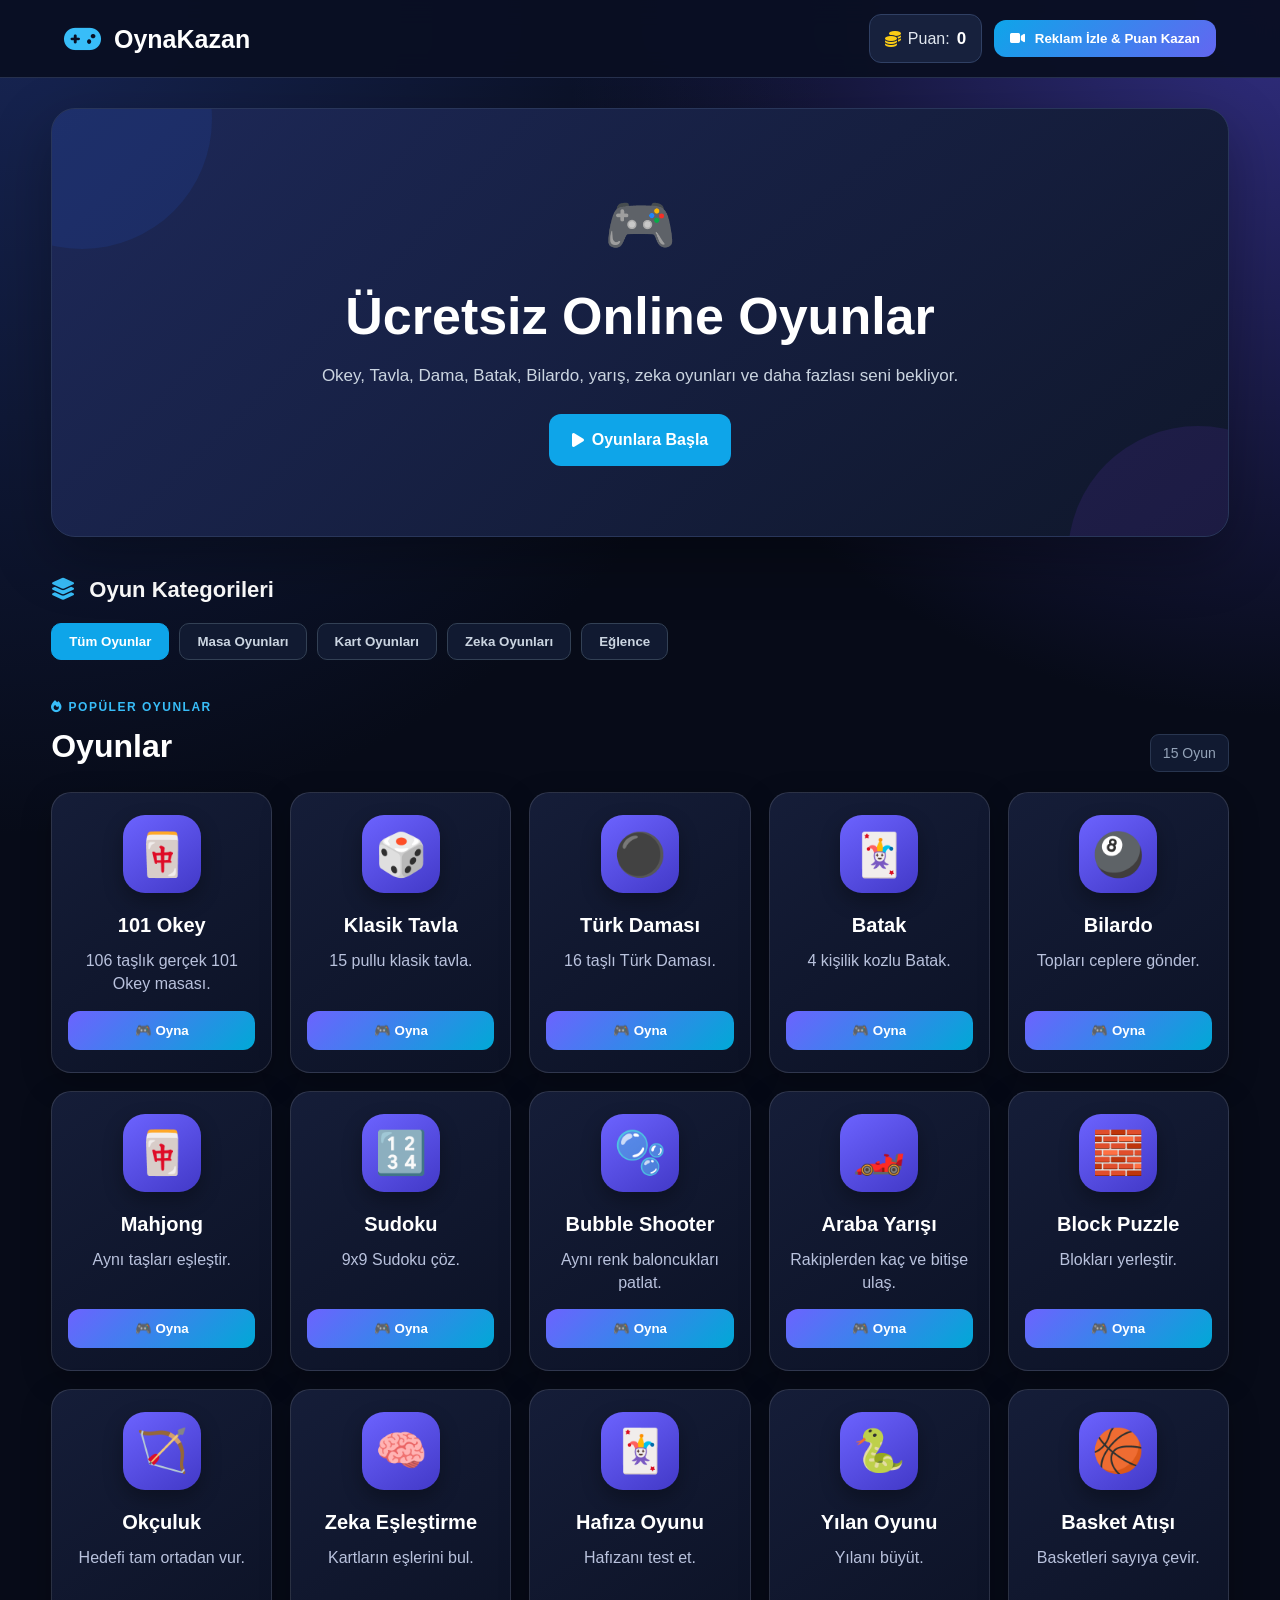
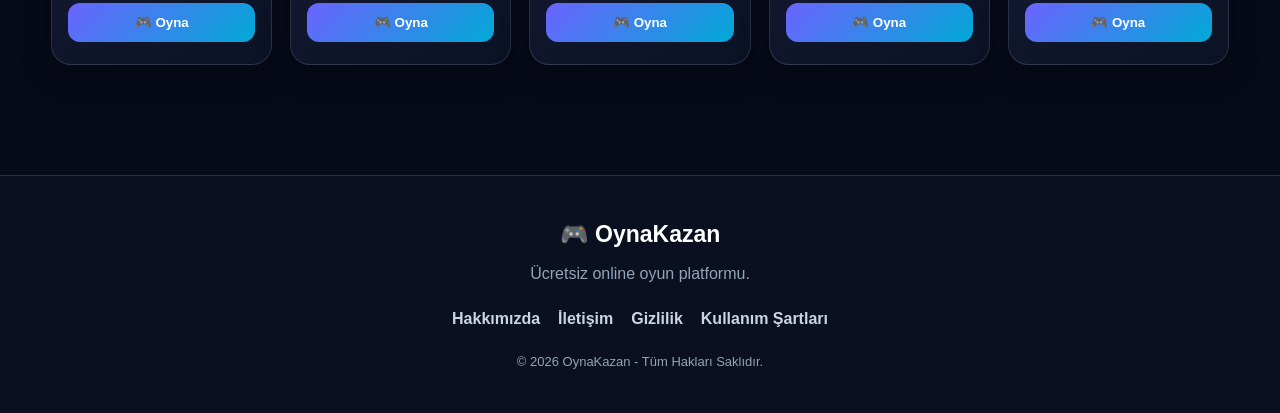
==== commit 4528a39f: "Update print statement from 'Hello' to 'Goodbye'" ====
--- a/index.html
+++ b/index.html
@@ -4,1171 +4,15 @@
 <meta charset="UTF-8">
 <meta name="viewport" content="width=device-width, initial-scale=1.0">
 
-<meta name="description" content="OynaKazan - 101 Okey, Tavla, Dama, Batak, Bilardo ve eğlenceli ücretsiz oyunlar.">
+<meta name="description" content="OynaKazan - Ücretsiz online oyunlar, masa oyunları, zeka oyunları ve eğlenceli oyunlar.">
 <meta name="robots" content="index, follow">
 
 <title>🎮 OynaKazan - Ücretsiz Online Oyunlar</title>
+
+<link rel="stylesheet" href="stil.css">
 
 <link rel="stylesheet"
 href="https://cdnjs.cloudflare.com/ajax/libs/font-awesome/6.4.0/css/all.min.css">
-
-<style>
-*{box-sizing:border-box}
-
-html{scroll-behavior:smooth}
-
-body{
-    margin:0;
-    font-family:Arial,Helvetica,sans-serif;
-    background:
-        radial-gradient(circle at top,#17234a 0,#080d1d 42%,#050811 100%);
-    color:#fff;
-    min-height:100vh;
-}
-
-button{
-    font:inherit;
-    cursor:pointer;
-}
-
-a{
-    color:inherit;
-    text-decoration:none;
-}
-
-.main-header{
-    position:sticky;
-    top:0;
-    z-index:100;
-    display:flex;
-    justify-content:space-between;
-    align-items:center;
-    gap:20px;
-    padding:15px 5%;
-    background:rgba(5,9,20,.94);
-    border-bottom:1px solid rgba(255,255,255,.08);
-    backdrop-filter:blur(12px);
-}
-
-.logo{
-    display:flex;
-    align-items:center;
-    gap:10px;
-    font-size:25px;
-    font-weight:900;
-}
-
-.logo i{
-    color:#ffd166;
-}
-
-.header-stats{
-    display:flex;
-    align-items:center;
-    gap:10px;
-    flex-wrap:wrap;
-}
-
-.coin-badge{
-    background:#151e39;
-    border:1px solid #34446e;
-    padding:10px 15px;
-    border-radius:30px;
-}
-
-.coin-badge strong{
-    color:#ffd166;
-}
-
-.ad-btn,
-.hero-btn,
-.game-btn,
-.cat-btn,
-.message-close{
-    border:0;
-    border-radius:12px;
-    padding:11px 16px;
-    color:white;
-    font-weight:800;
-}
-
-.ad-btn{
-    background:#635bff;
-}
-
-.container{
-    width:min(1200px,94%);
-    margin:auto;
-}
-
-.hero-banner{
-    margin:30px 0;
-    padding:50px 25px;
-    text-align:center;
-    border-radius:28px;
-    background:
-        linear-gradient(135deg,rgba(102,91,255,.32),rgba(0,212,255,.12)),
-        #111a32;
-    border:1px solid rgba(255,255,255,.1);
-    box-shadow:0 25px 70px rgba(0,0,0,.3);
-}
-
-.hero-icon{
-    font-size:55px;
-}
-
-.hero-banner h1{
-    font-size:42px;
-    margin:10px 0;
-}
-
-.hero-banner p{
-    color:#b9c3dc;
-    font-size:17px;
-    line-height:1.6;
-}
-
-.hero-btn{
-    display:inline-block;
-    margin-top:15px;
-    background:#6c63ff;
-}
-
-.categories-section{
-    margin:35px 0 20px;
-}
-
-.categories-section h2{
-    font-size:24px;
-}
-
-.categories{
-    display:flex;
-    gap:10px;
-    flex-wrap:wrap;
-}
-
-.cat-btn{
-    background:#121b33;
-    border:1px solid #2c3a60;
-}
-
-.cat-btn.active{
-    background:#6c63ff;
-}
-
-.section-title{
-    display:flex;
-    justify-content:space-between;
-    align-items:end;
-    margin:35px 0 20px;
-}
-
-.small-title{
-    color:#ffd166;
-    font-size:13px;
-    font-weight:900;
-}
-
-.section-title h2{
-    font-size:32px;
-    margin:5px 0 0;
-}
-
-.game-count{
-    color:#aeb9d5;
-}
-
-.games-grid{
-    display:grid;
-    grid-template-columns:repeat(3,1fr);
-    gap:18px;
-}
-
-.game-card{
-    position:relative;
-    overflow:hidden;
-    padding:24px;
-    min-height:230px;
-    border-radius:22px;
-    background:
-        linear-gradient(145deg,#141f3b,#0c1327);
-    border:1px solid #26375f;
-    transition:.25s;
-}
-
-.game-card:hover{
-    transform:translateY(-5px);
-    border-color:#6c63ff;
-    box-shadow:0 20px 45px rgba(0,0,0,.35);
-}
-
-.game-icon{
-    font-size:42px;
-}
-
-.game-card h3{
-    font-size:21px;
-    margin:15px 0 8px;
-}
-
-.game-card p{
-    color:#aeb9d5;
-    min-height:42px;
-}
-
-.play-card-btn{
-    width:100%;
-    background:#6258ff;
-    color:#fff;
-    border:0;
-    padding:12px;
-    border-radius:12px;
-    font-weight:900;
-}
-
-.ad-space{
-    margin:45px 0;
-    padding:30px;
-    text-align:center;
-    border:1px dashed #435075;
-    border-radius:20px;
-    background:#0d1428;
-    color:#8d99b7;
-}
-
-footer{
-    margin-top:50px;
-    padding:45px 20px;
-    background:#050914;
-    border-top:1px solid #1e2a48;
-    text-align:center;
-}
-
-.footer-logo{
-    font-size:25px;
-    font-weight:900;
-}
-
-.footer-links{
-    display:flex;
-    justify-content:center;
-    gap:20px;
-    flex-wrap:wrap;
-    margin:20px 0;
-    color:#aeb9d5;
-}
-
-.copyright{
-    color:#65708d;
-}
-
-/* MODAL */
-
-.modal{
-    position:fixed;
-    inset:0;
-    z-index:500;
-    display:flex;
-    align-items:center;
-    justify-content:center;
-    padding:15px;
-    background:rgba(0,0,0,.82);
-    overflow:auto;
-}
-
-.hidden{
-    display:none!important;
-}
-
-.modal-content{
-    width:min(1100px,100%);
-    max-height:95vh;
-    overflow:auto;
-    background:#0b1225;
-    border:1px solid #31436f;
-    border-radius:24px;
-    box-shadow:0 30px 100px #000;
-}
-
-.modal-header{
-    position:sticky;
-    top:0;
-    z-index:10;
-    display:flex;
-    justify-content:space-between;
-    align-items:center;
-    padding:18px 22px;
-    background:#0d162d;
-    border-bottom:1px solid #253657;
-}
-
-.modal-header h2{
-    margin:5px 0 0;
-}
-
-.modal-category{
-    color:#ffd166;
-    font-size:11px;
-    font-weight:900;
-}
-
-.close-modal{
-    width:42px;
-    height:42px;
-    border:0;
-    border-radius:50%;
-    background:#1c2948;
-    color:#fff;
-    font-size:20px;
-}
-
-.game-area{
-    padding:22px;
-    min-height:400px;
-}
-
-/* COMMON GAME */
-
-.game-panel{
-    background:#101a32;
-    border:1px solid #293b65;
-    border-radius:20px;
-    padding:18px;
-}
-
-.game-toolbar{
-    display:flex;
-    justify-content:space-between;
-    align-items:center;
-    gap:10px;
-    flex-wrap:wrap;
-    margin-bottom:15px;
-}
-
-.game-info{
-    color:#b9c3dc;
-    line-height:1.5;
-}
-
-.game-button{
-    border:0;
-    background:#635bff;
-    color:#fff;
-    padding:10px 15px;
-    border-radius:10px;
-    font-weight:800;
-}
-
-.game-button.secondary{
-    background:#263653;
-}
-
-.game-button.gold{
-    background:#b88a16;
-}
-
-.game-button:disabled{
-    opacity:.4;
-    cursor:not-allowed;
-}
-
-/* OKEY */
-
-.okey-table{
-    min-height:600px;
-    padding:22px;
-    border-radius:25px;
-    background:
-        radial-gradient(circle at center,#11684e,#073d31 65%,#04271f);
-    border:12px solid #573619;
-    box-shadow:
-        inset 0 0 0 4px #9a642c,
-        inset 0 0 70px rgba(0,0,0,.65),
-        0 20px 60px #000;
-}
-
-.okey-title{
-    text-align:center;
-    font-size:25px;
-    font-weight:900;
-    margin-bottom:15px;
-}
-
-.okey-players{
-    display:grid;
-    grid-template-columns:repeat(3,1fr);
-    gap:10px;
-    margin-bottom:18px;
-}
-
-.okey-player{
-    padding:12px;
-    text-align:center;
-    background:rgba(0,0,0,.24);
-    border-radius:14px;
-    border:1px solid rgba(255,255,255,.1);
-}
-
-.tile-back{
-    display:inline-flex;
-    align-items:center;
-    justify-content:center;
-    width:30px;
-    height:40px;
-    margin:2px;
-    border-radius:5px;
-    background:linear-gradient(135deg,#eee,#aaa);
-    color:#b31c1c;
-    border:2px solid #fff;
-    font-size:13px;
-}
-
-.okey-middle{
-    display:grid;
-    grid-template-columns:1fr 1fr 1fr;
-    gap:15px;
-    align-items:center;
-    min-height:190px;
-}
-
-.okey-pile{
-    min-height:120px;
-    padding:15px;
-    border-radius:16px;
-    background:rgba(0,0,0,.23);
-    border:1px solid rgba(255,255,255,.1);
-    text-align:center;
-}
-
-.okey-indicator{
-    display:inline-flex;
-    width:54px;
-    height:72px;
-    align-items:center;
-    justify-content:center;
-    background:#f3ead4;
-    color:#bd1e28;
-    border-radius:7px;
-    border:3px solid #fff;
-    font-size:25px;
-    font-weight:900;
-}
-
-.okey-melds{
-    min-height:90px;
-    padding:10px;
-    margin:10px 0;
-    text-align:center;
-}
-
-.okey-meld{
-    display:inline-flex;
-    gap:3px;
-    padding:5px;
-    margin:4px;
-    background:rgba(0,0,0,.25);
-    border-radius:8px;
-}
-
-.okey-rack{
-    margin-top:15px;
-    padding:15px 10px;
-    border-radius:18px;
-    background:#24170f;
-    border:5px solid #74471f;
-    min-height:115px;
-}
-
-.okey-rack-title{
-    text-align:center;
-    margin-bottom:7px;
-    color:#e6c28a;
-}
-
-.okey-tile{
-    display:inline-flex;
-    flex-direction:column;
-    align-items:center;
-    justify-content:center;
-    width:44px;
-    height:62px;
-    margin:3px;
-    border-radius:6px;
-    background:linear-gradient(145deg,#fffdf4,#d8d0bb);
-    color:#1b2438;
-    border:2px solid #fff;
-    box-shadow:0 3px 6px #000;
-    font-weight:900;
-    user-select:none;
-}
-
-.okey-tile.red{color:#d22626}
-.okey-tile.blue{color:#1762bc}
-.okey-tile.green{color:#158044}
-.okey-tile.black{color:#1b2438}
-.okey-tile.joker{color:#a329bb}
-
-.okey-tile.selected{
-    transform:translateY(-12px);
-    border-color:#ffd166;
-    box-shadow:0 8px 15px #000;
-}
-
-/* TAVLA */
-
-.backgammon-board{
-    padding:20px;
-    border-radius:22px;
-    background:
-        linear-gradient(90deg,#713d1c,#9d612d,#713d1c);
-    border:10px solid #4c2814;
-    box-shadow:inset 0 0 35px #291408,0 20px 50px #000;
-}
-
-.backgammon-grid{
-    display:grid;
-    grid-template-columns:repeat(12,1fr);
-    gap:5px;
-}
-
-.back-point{
-    position:relative;
-    min-height:145px;
-    padding:5px;
-    display:flex;
-    flex-direction:column;
-    align-items:center;
-    justify-content:flex-start;
-    border-radius:4px;
-    background:linear-gradient(135deg,#d7a060,#9c542b);
-    cursor:pointer;
-}
-
-.back-point.bottom{
-    justify-content:flex-end;
-}
-
-.back-point:nth-child(odd){
-    background:linear-gradient(135deg,#e2bd7d,#a65d31);
-}
-
-.back-number{
-    font-size:10px;
-    color:#3a1d0d;
-    font-weight:900;
-}
-
-.checker{
-    width:34px;
-    height:34px;
-    margin:-2px 0;
-    border-radius:50%;
-    border:2px solid rgba(0,0,0,.5);
-    box-shadow:0 3px 5px #000;
-    z-index:2;
-}
-
-.checker.white{
-    background:radial-gradient(circle at 35% 30%,#fff,#cfcfcf);
-}
-
-.checker.black{
-    background:radial-gradient(circle at 35% 30%,#5d5d5d,#090909);
-}
-
-.backgammon-info{
-    display:flex;
-    justify-content:center;
-    gap:20px;
-    flex-wrap:wrap;
-    padding:15px;
-    margin-top:15px;
-    background:#111a30;
-    border-radius:15px;
-}
-
-.dice{
-    display:flex;
-    gap:8px;
-    align-items:center;
-}
-
-.die{
-    width:48px;
-    height:48px;
-    display:flex;
-    align-items:center;
-    justify-content:center;
-    border-radius:9px;
-    background:#fff;
-    color:#111;
-    font-size:25px;
-    font-weight:900;
-    box-shadow:0 4px 8px #000;
-}
-
-/* DAMA */
-
-.dama-table{
-    padding:18px;
-    border-radius:24px;
-    background:linear-gradient(135deg,#5c351e,#2e180d);
-    border:10px solid #211109;
-    box-shadow:inset 0 0 40px #000,0 20px 50px #000;
-}
-
-.dama-board{
-    width:min(650px,100%);
-    margin:auto;
-    display:grid;
-    grid-template-columns:repeat(8,1fr);
-    border:6px solid #c38b4c;
-}
-
-.checkers-cell{
-    aspect-ratio:1;
-    display:flex;
-    align-items:center;
-    justify-content:center;
-    cursor:pointer;
-    position:relative;
-}
-
-.checkers-cell.light{
-    background:#d7b17b;
-}
-
-.checkers-cell.dark{
-    background:#75431f;
-}
-
-.dama-piece{
-    width:72%;
-    height:72%;
-    border-radius:50%;
-    border:3px solid rgba(0,0,0,.55);
-    box-shadow:0 6px 8px #000;
-}
-
-.dama-piece.player{
-    background:radial-gradient(circle at 35% 30%,#fff,#bdbdbd);
-}
-
-.dama-piece.bot{
-    background:radial-gradient(circle at 35% 30%,#555,#080808);
-}
-
-.dama-piece.king:after{
-    content:"♛";
-    color:#ffd166;
-    font-size:25px;
-}
-
-/* BATAK */
-
-.batak-table{
-    min-height:620px;
-    padding:25px;
-    border-radius:28px;
-    background:
-        radial-gradient(circle at center,#0e704d,#063b2c 65%,#031f18);
-    border:12px solid #59361d;
-    box-shadow:
-        inset 0 0 0 4px #9a642c,
-        inset 0 0 80px #000,
-        0 25px 60px #000;
-}
-
-.batak-seats{
-    display:grid;
-    grid-template-columns:repeat(3,1fr);
-    gap:12px;
-    text-align:center;
-}
-
-.batak-seat{
-    padding:12px;
-    min-height:80px;
-    border-radius:15px;
-    background:rgba(0,0,0,.3);
-    border:1px solid rgba(255,255,255,.1);
-}
-
-.batak-avatar{
-    font-size:25px;
-}
-
-.batak-center{
-    min-height:250px;
-    margin:20px 0;
-    display:flex;
-    justify-content:center;
-    align-items:center;
-    gap:10px;
-    flex-wrap:wrap;
-    border-radius:25px;
-    background:rgba(0,0,0,.15);
-}
-
-.played-card{
-    width:75px;
-    height:105px;
-    display:flex;
-    flex-direction:column;
-    align-items:center;
-    justify-content:center;
-    border-radius:8px;
-    background:#fff;
-    color:#111;
-    font-size:25px;
-    font-weight:900;
-    box-shadow:0 7px 12px #000;
-}
-
-.played-card.red{
-    color:#c92323;
-}
-
-.card-hand{
-    display:flex;
-    justify-content:center;
-    flex-wrap:wrap;
-    gap:5px;
-    padding:18px;
-    border-radius:18px;
-    background:#26170e;
-    border:5px solid #75451f;
-}
-
-.playing-card{
-    width:52px;
-    height:76px;
-    border-radius:7px;
-    border:2px solid #fff;
-    background:#fff;
-    color:#111;
-    display:flex;
-    flex-direction:column;
-    align-items:center;
-    justify-content:center;
-    font-weight:900;
-    box-shadow:0 4px 7px #000;
-    cursor:pointer;
-}
-
-.playing-card.red{
-    color:#c92323;
-}
-
-.playing-card:hover{
-    transform:translateY(-8px);
-}
-
-.batak-setup{
-    max-width:600px;
-    margin:auto;
-    text-align:center;
-}
-
-.suit-buttons{
-    display:flex;
-    justify-content:center;
-    flex-wrap:wrap;
-    gap:10px;
-    margin:15px;
-}
-
-.suit-btn{
-    min-width:80px;
-    padding:12px;
-    border:2px solid #4b5877;
-    border-radius:12px;
-    background:#17223b;
-    color:white;
-    font-size:22px;
-}
-
-.suit-btn.selected{
-    border-color:#ffd166;
-    background:#453715;
-}
-
-.suit-btn.red{
-    color:#ff5a5a;
-}
-
-/* BİLARDO */
-
-.pool-table{
-    width:100%;
-    max-width:850px;
-    margin:auto;
-    padding:30px;
-    border-radius:30px;
-    background:#6b3d1b;
-    border:10px solid #32190c;
-    box-shadow:inset 0 0 20px #000,0 25px 60px #000;
-}
-
-.pool-cloth{
-    position:relative;
-    width:100%;
-    aspect-ratio:2/1;
-    border-radius:15px;
-    background:#07583f;
-    border:8px solid #092d22;
-    box-shadow:inset 0 0 35px #000;
-    overflow:hidden;
-}
-
-.pocket{
-    position:absolute;
-    width:35px;
-    height:35px;
-    border-radius:50%;
-    background:#030303;
-    box-shadow:inset 0 0 10px #555;
-}
-
-.pocket.p1{left:-10px;top:-10px}
-.pocket.p2{right:-10px;top:-10px}
-.pocket.p3{left:-10px;bottom:-10px}
-.pocket.p4{right:-10px;bottom:-10px}
-.pocket.p5{left:-10px;top:calc(50% - 17px)}
-.pocket.p6{right:-10px;top:calc(50% - 17px)}
-
-.pool-ball{
-    position:absolute;
-    width:27px;
-    height:27px;
-    border-radius:50%;
-    display:flex;
-    align-items:center;
-    justify-content:center;
-    color:white;
-    font-size:9px;
-    font-weight:900;
-    box-shadow:2px 3px 5px #000;
-    transition:.3s;
-}
-
-.pool-ball.white{
-    background:#eee;
-    color:#111;
-}
-
-.pool-ball.color1{background:#e53935}
-.pool-ball.color2{background:#f1c40f;color:#111}
-.pool-ball.color3{background:#2980b9}
-.pool-ball.color4{background:#8e44ad}
-.pool-ball.color5{background:#e67e22}
-.pool-ball.color6{background:#16a085}
-.pool-ball.color7{background:#7f1d1d}
-.pool-ball.color8{background:#111}
-
-.pool-controls{
-    text-align:center;
-    margin-top:18px;
-}
-
-/* MEMORY */
-
-.memory-grid{
-    display:grid;
-    grid-template-columns:repeat(4,1fr);
-    gap:10px;
-    max-width:500px;
-    margin:20px auto;
-}
-
-.memory-card{
-    aspect-ratio:1;
-    border:0;
-    border-radius:15px;
-    background:#28375e;
-    color:#fff;
-    font-size:30px;
-}
-
-.memory-card.open{
-    background:#6c63ff;
-}
-
-/* SUDOKU */
-
-.sudoku{
-    width:min(450px,100%);
-    margin:auto;
-    display:grid;
-    grid-template-columns:repeat(9,1fr);
-    border:3px solid #fff;
-}
-
-.sudoku input{
-    width:100%;
-    aspect-ratio:1;
-    text-align:center;
-    background:#121c35;
-    color:#fff;
-    border:1px solid #38486d;
-    font-size:20px;
-}
-
-/* BUBBLE */
-
-.bubble-area{
-    width:min(700px,100%);
-    min-height:450px;
-    margin:auto;
-    position:relative;
-    overflow:hidden;
-    border-radius:20px;
-    background:linear-gradient(#091735,#13285d);
-}
-
-.bubble{
-    position:absolute;
-    width:48px;
-    height:48px;
-    border-radius:50%;
-    border:3px solid rgba(255,255,255,.6);
-}
-
-/* RACING */
-
-.race-track{
-    position:relative;
-    width:min(700px,100%);
-    height:420px;
-    margin:auto;
-    overflow:hidden;
-    background:
-        repeating-linear-gradient(
-            to bottom,
-            #292929 0,
-            #292929 70px,
-            #333 70px,
-            #333 140px
-        );
-    border:8px solid #555;
-    border-radius:15px;
-}
-
-.car{
-    position:absolute;
-    width:45px;
-    height:75px;
-    border-radius:12px;
-    background:#e33;
-    box-shadow:0 5px 10px #000;
-}
-
-.player-car{
-    background:#39a7ff;
-}
-
-/* BLOCK */
-
-.block-grid{
-    display:grid;
-    grid-template-columns:repeat(8,1fr);
-    width:min(500px,100%);
-    margin:auto;
-    gap:4px;
-}
-
-.block-cell{
-    aspect-ratio:1;
-    border-radius:5px;
-    background:#182440;
-}
-
-.block-cell.filled{
-    background:#6c63ff;
-}
-
-/* ARCHERY */
-
-.archery-target{
-    width:min(360px,80vw);
-    aspect-ratio:1;
-    margin:30px auto;
-    border-radius:50%;
-    background:
-        radial-gradient(circle,#111 0 8%,#fff 8% 18%,#e33 18% 30%,#fff 30% 43%,#3498db 43% 56%,#fff 56% 70%,#222 70% 100%);
-    border:8px solid #7a4a25;
-    position:relative;
-    cursor:pointer;
-}
-
-/* SNAKE */
-
-.snake-board{
-    width:min(500px,100%);
-    aspect-ratio:1;
-    margin:auto;
-    display:grid;
-    grid-template-columns:repeat(15,1fr);
-    background:#071323;
-    border:5px solid #33466f;
-}
-
-.snake-cell{
-    border:1px solid rgba(255,255,255,.025);
-}
-
-.snake-body{
-    background:#44d17b;
-}
-
-.snake-food{
-    background:#f34d58;
-    border-radius:50%;
-}
-
-/* BASKET */
-
-.basket-game{
-    max-width:650px;
-    margin:auto;
-    text-align:center;
-}
-
-.basket-hoop{
-    width:180px;
-    height:100px;
-    margin:30px auto;
-    border:10px solid #e87525;
-    border-top:0;
-    border-radius:0 0 100px 100px;
-}
-
-.basket-ball{
-    width:60px;
-    height:60px;
-    margin:30px auto;
-    border-radius:50%;
-    background:#e87525;
-    border:4px solid #78300d;
-    cursor:pointer;
-}
-
-/* MESSAGE */
-
-.message-modal{
-    position:fixed;
-    inset:0;
-    z-index:900;
-    display:flex;
-    align-items:center;
-    justify-content:center;
-    background:rgba(0,0,0,.8);
-}
-
-.message-box{
-    width:min(450px,90%);
-    padding:30px;
-    text-align:center;
-    background:#111b34;
-    border:1px solid #3b4f7c;
-    border-radius:22px;
-    box-shadow:0 25px 70px #000;
-}
-
-.message-icon{
-    font-size:50px;
-}
-
-.message-close{
-    background:#6258ff;
-    margin-top:10px;
-}
-
-/* RESPONSIVE */
-
-@media(max-width:900px){
-    .games-grid{
-        grid-template-columns:repeat(2,1fr);
-    }
-
-    .hero-banner h1{
-        font-size:32px;
-    }
-
-    .okey-middle{
-        grid-template-columns:1fr;
-    }
-}
-
-@media(max-width:600px){
-    .main-header{
-        flex-direction:column;
-        align-items:stretch;
-    }
-
-    .header-stats{
-        justify-content:center;
-    }
-
-    .games-grid{
-        grid-template-columns:1fr;
-    }
-
-    .hero-banner{
-        padding:35px 18px;
-    }
-
-    .hero-banner h1{
-        font-size:27px;
-    }
-
-    .game-area{
-        padding:10px;
-    }
-
-    .okey-table,
-    .batak-table{
-        padding:10px;
-        border-width:6px;
-    }
-
-    .okey-tile{
-        width:35px;
-        height:51px;
-        font-size:11px;
-    }
-
-    .backgammon-board{
-        padding:7px;
-        border-width:5px;
-    }
-
-    .back-point{
-        min-height:110px;
-    }
-
-    .checker{
-        width:25px;
-        height:25px;
-    }
-
-    .batak-seat{
-        font-size:12px;
-    }
-
-    .played-card{
-        width:58px;
-        height:85px;
-    }
-
-    .playing-card{
-        width:43px;
-        height:65px;
-        font-size:13px;
-    }
-}
-</style>
 </head>
 
 <body>
@@ -1184,165 +28,196 @@
 
         <div class="coin-badge">
             <i class="fa-solid fa-coins"></i>
-            Puan:
+            <span>Puan:</span>
             <strong id="user-score">500</strong>
         </div>
 
         <button id="watch-ad-btn" class="ad-btn">
             <i class="fa-solid fa-video"></i>
-            Reklam İzle & Puan Kazan
+            Reklam İzle &amp; Puan Kazan
         </button>
 
     </div>
 
 </header>
 
+
 <main class="container">
 
-<section class="hero-banner">
-
-    <div class="hero-icon">🎮</div>
-
-    <h1>Her Cihazda Oyna</h1>
-
-    <p>
-        Telefon • Tablet • Bilgisayar
-    </p>
-
-    <p>
-        101 Okey, Tavla, Dama, Batak, Bilardo,
-        zeka oyunları ve daha fazlası.
-    </p>
-
-    <a href="#oyunlar" class="hero-btn">
-        <i class="fa-solid fa-play"></i>
-        Oyunlara Başla
-    </a>
-
-</section>
-
-<section class="categories-section">
-
-    <h2>
-        <i class="fa-solid fa-layer-group"></i>
-        Oyun Kategorileri
-    </h2>
-
-    <div class="categories">
-
-        <button class="cat-btn active" data-filter="all">
-            Tüm Oyunlar
-        </button>
-
-        <button class="cat-btn" data-filter="board">
-            Masa Oyunları
-        </button>
-
-        <button class="cat-btn" data-filter="cards">
-            Kart Oyunları
-        </button>
-
-        <button class="cat-btn" data-filter="puzzle">
-            Zeka Oyunları
-        </button>
-
-        <button class="cat-btn" data-filter="arcade">
-            Eğlence
-        </button>
-
-    </div>
-
-</section>
-
-<section id="oyunlar" class="games-section">
-
-    <div class="section-title">
-
-        <div>
-            <span class="small-title">
-                <i class="fa-solid fa-fire"></i>
-                POPÜLER OYUNLAR
+    <!-- HERO -->
+
+    <section class="hero-banner">
+
+        <div class="hero-icon">🎮</div>
+
+        <h1>Ücretsiz Online Oyunlar</h1>
+
+        <p>
+            Okey, Tavla, Dama, Batak, Bilardo, yarış,
+            zeka oyunları ve daha fazlası seni bekliyor.
+        </p>
+
+        <a href="#oyunlar" class="hero-btn">
+            <i class="fa-solid fa-play"></i>
+            Oyunlara Başla
+        </a>
+
+    </section>
+
+
+    <!-- KATEGORİLER -->
+
+    <section class="categories-section">
+
+        <h2>
+            <i class="fa-solid fa-layer-group"></i>
+            Oyun Kategorileri
+        </h2>
+
+        <div class="categories">
+
+            <button class="cat-btn active" data-filter="all">
+                Tüm Oyunlar
+            </button>
+
+            <button class="cat-btn" data-filter="board">
+                Masa Oyunları
+            </button>
+
+            <button class="cat-btn" data-filter="cards">
+                Kart Oyunları
+            </button>
+
+            <button class="cat-btn" data-filter="puzzle">
+                Zeka Oyunları
+            </button>
+
+            <button class="cat-btn" data-filter="arcade">
+                Eğlence
+            </button>
+
+        </div>
+
+    </section>
+
+
+    <!-- =====================================================
+         OYUNLAR
+    ====================================================== -->
+
+    <section id="oyunlar" class="games-section">
+
+        <div class="section-title">
+
+            <div>
+
+                <span class="small-title">
+                    <i class="fa-solid fa-fire"></i>
+                    POPÜLER OYUNLAR
+                </span>
+
+                <h2>Oyunlar</h2>
+
+            </div>
+
+            <span class="game-count">
+                15 Oyun
             </span>
 
-            <h2>Oyunlar</h2>
-        </div>
-
-        <span class="game-count">
-            15 Oyun
-        </span>
-
-    </div>
-
-    <div class="games-grid" id="games-container"></div>
-
-</section>
-
-<div class="ad-space">
-
-    <strong>REKLAM ALANI</strong>
-
-    <p>
-        Oyun arasında reklam gösterimi için hazır alan.
-    </p>
-
-    <small>
-        AdSense onayından sonra gerçek reklam kodu bu alana eklenebilir.
-    </small>
-
-</div>
+        </div>
+
+
+        <!--
+            ÖNEMLİ:
+            script.js bu alanın içine 15 oyun kartını
+            otomatik olarak yerleştiriyor.
+        -->
+
+        <div class="games-grid" id="games-container">
+
+        </div>
+
+    </section>
+
+
+    <!-- =====================================================
+         OYUN MODALI
+    ====================================================== -->
+
+    <div id="game-modal" class="modal hidden">
+
+        <div class="modal-content">
+
+            <div class="modal-header">
+
+                <div>
+
+                    <span id="modal-category" class="modal-category">
+                        OYUN
+                    </span>
+
+                    <h2 id="modal-game-title">
+                        Oyun
+                    </h2>
+
+                </div>
+
+
+                <button
+                    class="close-modal"
+                    id="close-modal-btn"
+                    aria-label="Kapat">
+
+                    <i class="fa-solid fa-xmark"></i>
+
+                </button>
+
+            </div>
+
+
+            <div id="game-area" class="game-area">
+
+            </div>
+
+        </div>
+
+    </div>
+
+
+    <!-- =====================================================
+         BİLGİ / PUAN PENCERESİ
+    ====================================================== -->
+
+    <div id="message-modal" class="message-modal hidden">
+
+        <div class="message-box">
+
+            <div id="message-icon" class="message-icon">
+                🎮
+            </div>
+
+            <h2 id="message-title">
+                Bilgi
+            </h2>
+
+            <p id="message-text">
+                Bilgi
+            </p>
+
+            <button id="message-close" class="message-close">
+                Tamam
+            </button>
+
+        </div>
+
+    </div>
 
 </main>
 
-<div id="game-modal" class="modal hidden">
-
-    <div class="modal-content">
-
-        <div class="modal-header">
-
-            <div>
-                <span id="modal-category" class="modal-category">
-                    OYUN
-                </span>
-
-                <h2 id="modal-game-title">
-                    Oyun
-                </h2>
-            </div>
-
-            <button
-                class="close-modal"
-                id="close-modal-btn"
-                aria-label="Kapat">
-
-                <i class="fa-solid fa-xmark"></i>
-
-            </button>
-
-        </div>
-
-        <div id="game-area" class="game-area"></div>
-
-    </div>
-
-</div>
-
-<div id="message-modal" class="message-modal hidden">
-
-    <div class="message-box">
-
-        <div id="message-icon" class="message-icon">🎮</div>
-
-        <h2 id="message-title">Bilgi</h2>
-
-        <p id="message-text">Bilgi</p>
-
-        <button id="message-close" class="message-close">
-            Tamam
-        </button>
-
-    </div>
-
-</div>
+
+<!-- =====================================================
+     FOOTER
+====================================================== -->
 
 <footer>
 
@@ -1354,17 +229,29 @@
 
         <p>
             Ücretsiz online oyun platformu.
-            Oyna, eğlen, puan kazan!
         </p>
 
+
         <div class="footer-links">
 
-            <a href="hakkimizda.html">Hakkımızda</a>
-            <a href="iletisim.html">İletişim</a>
-            <a href="gizlilik.html">Gizlilik</a>
-            <a href="kullanim-sartlari.html">Kullanım Şartları</a>
-
-        </div>
+            <a href="hakkimizda.html">
+                Hakkımızda
+            </a>
+
+            <a href="iletisim.html">
+                İletişim
+            </a>
+
+            <a href="gizlilik.html">
+                Gizlilik
+            </a>
+
+            <a href="kullanim-sartlari.html">
+                Kullanım Şartları
+            </a>
+
+        </div>
+
 
         <p class="copyright">
             © 2026 OynaKazan - Tüm Hakları Saklıdır.
@@ -1374,3830 +261,12 @@
 
 </footer>
 
-<script>
-
-document.addEventListener("DOMContentLoaded",function(){
-
-/* =========================================================
-   TEMEL SİSTEM
-========================================================= */
-
-const gamesContainer=document.getElementById("games-container");
-const gameModal=document.getElementById("game-modal");
-const gameArea=document.getElementById("game-area");
-const modalTitle=document.getElementById("modal-game-title");
-const modalCategory=document.getElementById("modal-category");
-const closeModal=document.getElementById("close-modal-btn");
-
-const messageModal=document.getElementById("message-modal");
-const messageIcon=document.getElementById("message-icon");
-const messageTitle=document.getElementById("message-title");
-const messageText=document.getElementById("message-text");
-const messageClose=document.getElementById("message-close");
-
-let score=parseInt(localStorage.getItem("oynakazan_score")||"500");
-const scoreEl=document.getElementById("user-score");
-
-function updateScore(){
-    scoreEl.textContent=score;
-    localStorage.setItem("oynakazan_score",score);
-}
-
-function changeScore(n){
-    score+=n;
-    if(score<0)score=0;
-    updateScore();
-}
-
-function showMessage(icon,title,text){
-    messageIcon.textContent=icon;
-    messageTitle.textContent=title;
-    messageText.textContent=text;
-    messageModal.classList.remove("hidden");
-}
-
-messageClose.onclick=()=>{
-    messageModal.classList.add("hidden");
-};
-
-document.getElementById("watch-ad-btn").onclick=()=>{
-    changeScore(100);
-    showMessage("🎁","100 Puan Kazandın!","Reklam alanı hazır. AdSense onayından sonra gerçek reklam burada gösterilebilir.");
-};
-
-closeModal.onclick=()=>{
-    gameModal.classList.add("hidden");
-    gameArea.innerHTML="";
-};
-
-gameModal.addEventListener("click",e=>{
-    if(e.target===gameModal){
-        gameModal.classList.add("hidden");
-        gameArea.innerHTML="";
-    }
-});
-
-/* =========================================================
-   OYUN LİSTESİ
-========================================================= */
-
-const games=[
-
-{
-id:"okey",
-name:"101 Okey",
-icon:"🀄",
-category:"board",
-desc:"106 taşlık gerçek 101 Okey masası."
-},
-
-{
-id:"tavla",
-name:"Klasik Tavla",
-icon:"🎲",
-category:"board",
-desc:"15 pullu klasik tavla."
-},
-
-{
-id:"dama",
-name:"Türk Daması",
-icon:"⚫",
-category:"board",
-desc:"16 taşlı Türk Daması."
-},
-
-{
-id:"batak",
-name:"Batak",
-icon:"🃏",
-category:"cards",
-desc:"4 kişilik kozlu Batak."
-},
-
-{
-id:"bilardo",
-name:"Bilardo",
-icon:"🎱",
-category:"arcade",
-desc:"Topları ceplere gönder."
-},
-
-{
-id:"mahjong",
-name:"Mahjong",
-icon:"🀄",
-category:"puzzle",
-desc:"Aynı taşları eşleştir."
-},
-
-{
-id:"sudoku",
-name:"Sudoku",
-icon:"🔢",
-category:"puzzle",
-desc:"9x9 Sudoku çöz."
-},
-
-{
-id:"bubble",
-name:"Bubble Shooter",
-icon:"🫧",
-category:"arcade",
-desc:"Aynı renk baloncukları patlat."
-},
-
-{
-id:"race",
-name:"Araba Yarışı",
-icon:"🏎️",
-category:"arcade",
-desc:"Rakiplerden kaç ve bitişe ulaş."
-},
-
-{
-id:"block",
-name:"Block Puzzle",
-icon:"🧱",
-category:"puzzle",
-desc:"Blokları yerleştir."
-},
-
-{
-id:"archery",
-name:"Okçuluk",
-icon:"🏹",
-category:"arcade",
-desc:"Hedefi tam ortadan vur."
-},
-
-{
-id:"memory",
-name:"Zeka Eşleştirme",
-icon:"🧠",
-category:"puzzle",
-desc:"Kartların eşlerini bul."
-},
-
-{
-id:"memory2",
-name:"Hafıza Oyunu",
-icon:"🃏",
-category:"puzzle",
-desc:"Hafızanı test et."
-},
-
-{
-id:"snake",
-name:"Yılan Oyunu",
-icon:"🐍",
-category:"arcade",
-desc:"Yılanı büyüt."
-},
-
-{
-id:"basket",
-name:"Basket Atışı",
-icon:"🏀",
-category:"arcade",
-desc:"Basketleri sayıya çevir."
-}
-
-];
-
-function renderGames(filter="all"){
-
-    gamesContainer.innerHTML="";
-
-    games
-    .filter(g=>filter==="all"||g.category===filter)
-    .forEach(g=>{
-
-        const card=document.createElement("div");
-
-        card.className="game-card";
-
-        card.innerHTML=`
-
-            <div class="game-icon">${g.icon}</div>
-
-            <h3>${g.name}</h3>
-
-            <p>${g.desc}</p>
-
-            <button class="play-card-btn">
-                <i class="fa-solid fa-play"></i>
-                Oyna
-            </button>
-
-        `;
-
-        card.querySelector("button").onclick=()=>openGame(g);
-
-        gamesContainer.appendChild(card);
-
-    });
-
-}
-
-document.querySelectorAll(".cat-btn").forEach(btn=>{
-
-    btn.onclick=()=>{
-
-        document.querySelectorAll(".cat-btn")
-        .forEach(x=>x.classList.remove("active"));
-
-        btn.classList.add("active");
-
-        renderGames(btn.dataset.filter);
-
-    };
-
-});
-
-function openGame(game){
-
-    modalTitle.textContent=game.name;
-    modalCategory.textContent=
-        game.category==="board"?"MASA OYUNU":
-        game.category==="cards"?"KART OYUNU":
-        game.category==="puzzle"?"ZEKA OYUNU":"EĞLENCE";
-
-    gameModal.classList.remove("hidden");
-
-    gameArea.innerHTML="";
-
-    if(game.id==="okey")createOkey();
-    if(game.id==="tavla")createTavla();
-    if(game.id==="dama")createDama();
-    if(game.id==="batak")createBatak();
-    if(game.id==="bilardo")createBilardo();
-    if(game.id==="mahjong")createMahjong();
-    if(game.id==="sudoku")createSudoku();
-    if(game.id==="bubble")createBubble();
-    if(game.id==="race")createRace();
-    if(game.id==="block")createBlock();
-    if(game.id==="archery")createArchery();
-    if(game.id==="memory")createMemory();
-    if(game.id==="memory2")createMemory2();
-    if(game.id==="snake")createSnake();
-    if(game.id==="basket")createBasket();
-
-}
-
-/* =========================================================
-   1 - 101 OKEY
-   106 TAŞ / OYUNCU 21 TAŞ
-========================================================= */
-
-function createOkey(){
-
-let colors=[
-    {id:"red",name:"Kırmızı",symbol:"●"},
-    {id:"blue",name:"Mavi",symbol:"●"},
-    {id:"green",name:"Yeşil",symbol:"●"},
-    {id:"black",name:"Siyah",symbol:"●"}
-];
-
-let deck=[];
-
-for(let c of colors){
-
-    for(let n=1;n<=13;n++){
-
-        deck.push({
-            color:c.id,
-            value:n,
-            wild:false,
-            id:deck.length
-        });
-
-        deck.push({
-            color:c.id,
-            value:n,
-            wild:false,
-            id:deck.length
-        });
-
-    }
-
-}
-
-deck.push({
-    color:"joker",
-    value:0,
-    wild:true,
-    id:deck.length
-});
-
-deck.push({
-    color:"joker",
-    value:0,
-    wild:true,
-    id:deck.length
-});
-
-function shuffle(a){
-
-    for(let i=a.length-1;i>0;i--){
-
-        let j=Math.floor(Math.random()*(i+1));
-
-        [a[i],a[j]]=[a[j],a[i]];
-
-    }
-
-}
-
-shuffle(deck);
-
-let indicator=deck.find(t=>!t.wild);
-
-let okeyValue=(indicator.value%13)+1;
-
-deck.forEach(t=>{
-
-    if(t.color===indicator.color&&t.value===okeyValue){
-        t.wild=true;
-    }
-
-});
-
-let player=[];
-let bots=[
-    {name:"Ali",hand:[]},
-    {name:"Mehmet",hand:[]},
-    {name:"Ahmet",hand:[]}
-];
-
-for(let i=0;i<21;i++){
-
-    player.push(deck.pop());
-
-    bots.forEach(b=>b.hand.push(deck.pop()));
-
-}
-
-let discardPile=[];
-let melds=[];
-let selected=new Set();
-let opened=false;
-let firstTurn=true;
-let finished=false;
-
-function tileText(t){
-
-    if(t.color==="joker")return "★";
-
-    return t.value;
-
-}
-
-function tileHTML(t,clickable=false,index=0){
-
-    let cls="okey-tile "+t.color;
-
-    if(t.wild)cls+=" joker";
-
-    return `
-        <div
-            class="${cls}"
-            data-index="${index}"
-            ${clickable?'style="cursor:pointer"':''}>
-            <span>${tileText(t)}</span>
-            <small>${t.wild?"OKEY":""}</small>
-        </div>
-    `;
-
-}
-
-function totalSelected(){
-
-    let total=0;
-
-    selected.forEach(i=>{
-
-        let t=player[i];
-
-        total+=t.wild?11:t.value;
-
-    });
-
-    return total;
-
-}
-
-/* Basit fakat kullanılabilir per kontrolü */
-
-function isMeld(arr){
-
-    if(arr.length<3)return false;
-
-    let wild=arr.filter(t=>t.wild);
-
-    let normal=arr.filter(t=>!t.wild);
-
-    /* Grup */
-
-    if(normal.length){
-
-        let same=normal.every(t=>t.value===normal[0].value);
-
-        let colorsUsed=new Set(normal.map(t=>t.color));
-
-        if(
-            same &&
-            colorsUsed.size===normal.length &&
-            arr.length<=4
-        ){
-            return true;
-        }
-
-    }
-
-    /* Seri */
-
-    if(normal.length){
-
-        let sameColor=normal.every(
-            t=>t.color===normal[0].color
-        );
-
-        let vals=normal.map(t=>t.value).sort((a,b)=>a-b);
-
-        let unique=new Set(vals);
-
-        if(sameColor&&unique.size===normal.length){
-
-            let gaps=0;
-
-            for(let i=1;i<vals.length;i++){
-
-                gaps+=vals[i]-vals[i-1]-1;
-
-            }
-
-            if(gaps<=wild.length&&arr.length>=3){
-                return true;
-            }
-
-        }
-
-    }
-
-    return false;
-
-}
-
-function selectedIsValid(){
-
-    let arr=[...selected].map(i=>player[i]);
-
-    return isMeld(arr);
-
-}
-
-function render(){
-
-    if(finished)return;
-
-    gameArea.innerHTML=`
-
-    <div class="okey-table">
-
-        <div class="okey-title">
-            🀄 101 OKEY MASASI
-        </div>
-
-        <div class="okey-players">
-
-            ${bots.map((b,i)=>`
-
-                <div class="okey-player">
-
-                    🤖 ${b.name}
-
-                    <div>
-                        ${b.hand.slice(0,7).map(()=>`
-                            <span class="tile-back">★</span>
-                        `).join("")}
-                    </div>
-
-                    <small>${b.hand.length} taş</small>
-
-                </div>
-
-            `).join("")}
-
-        </div>
-
-        <div class="okey-middle">
-
-            <div class="okey-pile">
-
-                <strong>Gösterge</strong>
-
-                <br><br>
-
-                ${tileHTML(indicator)}
-
-                <p>
-                    Okey:
-                    <strong>
-                        ${okeyValue}
-                        ${indicator.color}
-                    </strong>
-                </p>
-
-            </div>
-
-            <div class="okey-pile">
-
-                <strong>Taş Havuzu</strong>
-
-                <div style="font-size:40px;margin:20px">
-                    🀄
-                </div>
-
-                <strong>${deck.length} taş</strong>
-
-            </div>
-
-            <div class="okey-pile">
-
-                <strong>Atılan Son Taş</strong>
-
-                <div style="margin:20px">
-
-                    ${
-                        discardPile.length
-                        ?tileHTML(discardPile[discardPile.length-1])
-                        :"—"
-                    }
-
-                </div>
-
-            </div>
-
-        </div>
-
-        <div class="okey-melds">
-
-            <strong>
-                Masadaki Perler
-            </strong>
-
-            <br>
-
-            ${
-                melds.length
-                ?melds.map(m=>`
-                    <div class="okey-meld">
-                        ${m.map(t=>tileHTML(t)).join("")}
-                    </div>
-                `).join("")
-                :"Henüz per açılmadı."
-            }
-
-        </div>
-
-        <div class="okey-rack">
-
-            <div class="okey-rack-title">
-                SENİN ELİN — ${player.length} TAŞ
-            </div>
-
-            <div id="okey-hand">
-
-                ${player.map((t,i)=>tileHTML(t,true,i)).join("")}
-
-            </div>
-
-        </div>
-
-        <div class="game-toolbar">
-
-            <div class="game-info">
-
-                ${
-                    firstTurn
-                    ?"İlk tur: 21 taşınla başlıyorsun. Önce per açabilir veya taş atabilirsin."
-                    :"Sıra sende. Önce taş çek, sonra per aç ve taş at."
-                }
-
-            </div>
-
-            <div>
-
-                <button
-                    id="okey-draw"
-                    class="game-button secondary"
-                    ${firstTurn||deck.length===0?"disabled":""}>
-                    🀄 Taş Çek
-                </button>
-
-                <button
-                    id="okey-meld"
-                    class="game-button">
-                    ${
-                        opened
-                        ?"Per Aç"
-                        :"101 Aç"
-                    }
-                </button>
-
-                <button
-                    id="okey-discard"
-                    class="game-button gold">
-                    Taş At
-                </button>
-
-            </div>
-
-        </div>
-
-        <div style="text-align:center;color:#ffd166">
-            Seçilen taş değeri:
-            <strong>${totalSelected()}</strong>
-        </div>
-
-    </div>
-
-    `;
-
-    document
-    .querySelectorAll("#okey-hand .okey-tile")
-    .forEach(el=>{
-
-        el.onclick=()=>{
-
-            let i=parseInt(el.dataset.index);
-
-            if(selected.has(i)){
-                selected.delete(i);
-            }else{
-                selected.add(i);
-            }
-
-            render();
-
-        };
-
-        if(selected.has(parseInt(el.dataset.index))){
-            el.classList.add("selected");
-        }
-
-    });
-
-    document.getElementById("okey-draw").onclick=()=>{
-
-        if(deck.length){
-
-            player.push(deck.pop());
-
-            firstTurn=false;
-
-            selected.clear();
-
-            render();
-
-        }
-
-    };
-
-    document.getElementById("okey-meld").onclick=()=>{
-
-        let arr=[...selected].map(i=>player[i]);
-
-        if(!isMeld(arr)){
-            showMessage(
-                "🀄",
-                opened?"Geçersiz Per":"Geçersiz 101 Peri",
-                opened
-                ?"En az 3 taştan oluşan geçerli bir seri veya grup seç."
-                :"Seçtiğin taşlar geçerli bir per oluşturmalı."
-            );
-            return;
-        }
-
-        let total=totalSelected();
-
-        if(!opened&&total<101){
-
-            showMessage(
-                "⚠️",
-                "101'e Ulaşmadı",
-                "Açmak için seçtiğin perlerin toplam değeri en az 101 olmalı."
-            );
-
-            return;
-
-        }
-
-        let sorted=[...selected].sort((a,b)=>b-a);
-
-        let m=[];
-
-        sorted.forEach(i=>{
-            m.push(player[i]);
-            player.splice(i,1);
-        });
-
-        melds.push(m);
-
-        opened=true;
-        selected.clear();
-
-        if(player.length===0){
-
-            finished=true;
-
-            changeScore(100);
-
-            showMessage(
-                "🏆",
-                "Okeyi Kazandın!",
-                "Elini başarıyla bitirdin. +100 puan."
-            );
-
-            return;
-
-        }
-
-        render();
-
-    };
-
-    document.getElementById("okey-discard").onclick=()=>{
-
-        if(selected.size!==1){
-
-            showMessage(
-                "🀄",
-                "Bir Taş Seç",
-                "Atmak için yalnızca bir taş seçmelisin."
-            );
-
-            return;
-
-        }
-
-        let i=[...selected][0];
-
-        let tile=player.splice(i,1)[0];
-
-        discardPile.push(tile);
-
-        selected.clear();
-
-        firstTurn=false;
-
-        if(player.length===0){
-
-            finished=true;
-
-            changeScore(100);
-
-            showMessage(
-                "🏆",
-                "Okeyi Kazandın!",
-                "+100 puan kazandın."
-            );
-
-            return;
-
-        }
-
-        botTurns();
-
-    };
-
-}
-
-function botTurns(){
-
-    if(finished)return;
-
-    bots.forEach(bot=>{
-
-        if(deck.length)bot.hand.push(deck.pop());
-
-        if(bot.hand.length>1){
-
-            bot.hand.sort((a,b)=>
-                (b.wild?11:b.value)-
-                (a.wild?11:a.value)
-            );
-
-            discardPile.push(bot.hand.shift());
-
-        }
-
-        if(bot.hand.length<=1){
-
-            finished=true;
-
-            showMessage(
-                "🤖",
-                bot.name+" eli bitirdi",
-                "Bu eli rakibin kazandı."
-            );
-
-        }
-
-    });
-
-    if(!finished)render();
-
-}
-
-render();
-
-/* =========================================================
-   2 - GERÇEKÇİ TAVLA
-========================================================= */
-
-function createTavla(){
-
-let points=new Array(24).fill(0);
-
-/*
-1 = oyuncu
--1 = bot
-*/
-
-points[0]=2;
-points[11]=5;
-points[16]=3;
-points[18]=5;
-
-points[23]=-2;
-points[12]=-5;
-points[7]=-3;
-points[5]=-5;
-
-let barPlayer=0;
-let barBot=0;
-let offPlayer=0;
-let offBot=0;
-
-let dice=[];
-let selectedDie=null;
-let selectedFrom=null;
-let turn="player";
-let finished=false;
-
-function allHome(player){
-
-    if(player===1){
-
-        if(barPlayer>0)return false;
-
-        for(let i=0;i<18;i++){
-            if(points[i]>0)return false;
-        }
-
-        return true;
-
-    }else{
-
-        if(barBot>0)return false;
-
-        for(let i=6;i<24;i++){
-            if(points[i]<0)return false;
-        }
-
-        return true;
-
-    }
-
-}
-
-function canMove(from,die,player){
-
-    if(player===1){
-
-        if(barPlayer>0){
-
-            let to=die-1;
-
-            return points[to]>=-1;
-
-        }
-
-        let to=from+die;
-
-        if(to<24){
-            return points[to]>=-1;
-        }
-
-        if(!allHome(1))return false;
-
-        for(let i=from+1;i<24;i++){
-
-            if(points[i]>0)return false;
-
-        }
-
-        return true;
-
-    }else{
-
-        if(barBot>0){
-
-            let to=24-die;
-
-            return points[to]<=1;
-
-        }
-
-        let to=from-die;
-
-        if(to>=0){
-            return points[to]<=1;
-        }
-
-        if(!allHome(-1))return false;
-
-        for(let i=from-1;i>=0;i--){
-
-            if(points[i]<0)return false;
-
-        }
-
-        return true;
-
-    }
-
-}
-
-function legalMove(from,to,die,player){
-
-    if(player===1){
-
-        if(barPlayer>0){
-
-            if(from!==-1)return false;
-
-            return to===die-1&&points[to]>=-1;
-
-        }
-
-        if(points[from]<=0)return false;
-
-        if(to>=24){
-
-            if(!allHome(1))return false;
-
-            for(let i=from+1;i<24;i++){
-                if(points[i]>0)return false;
-            }
-
-            return true;
-
-        }
-
-        if(to-from!==die)return false;
-
-        return points[to]>=-1;
-
-    }else{
-
-        if(barBot>0){
-
-            if(from!==-1)return false;
-
-            return to===24-die&&points[to]<=1;
-
-        }
-
-        if(points[from]>=0)return false;
-
-        if(to<0){
-
-            if(!allHome(-1))return false;
-
-            for(let i=from-1;i>=0;i--){
-                if(points[i]<0)return false;
-            }
-
-            return true;
-
-        }
-
-        if(from-to!==die)return false;
-
-        return points[to]<=1;
-
-    }
-
-}
-
-function executeMove(from,to,die,player){
-
-    if(player===1){
-
-        if(from===-1){
-
-            barPlayer--;
-
-        }else{
-
-            points[from]--;
-
-        }
-
-        if(to>=24){
-
-            offPlayer++;
-
-        }else{
-
-            if(points[to]===-1){
-
-                points[to]=0;
-                barBot++;
-
-            }
-
-            points[to]++;
-
-        }
-
-    }else{
-
-        if(from===-1){
-
-            barBot--;
-
-        }else{
-
-            points[from]++;
-
-        }
-
-        if(to<0){
-
-            offBot++;
-
-        }else{
-
-            if(points[to]===1){
-
-                points[to]=0;
-                barPlayer++;
-
-            }
-
-            points[to]--;
-
-        }
-
-    }
-
-}
-
-function hasAnyMove(player){
-
-    let ds=[...dice];
-
-    for(let die of ds){
-
-        if(player===1&&barPlayer>0){
-
-            if(canMove(-1,die,1))return true;
-
-        }
-
-        if(player===-1&&barBot>0){
-
-            if(canMove(-1,die,-1))return true;
-
-        }
-
-        for(let i=0;i<24;i++){
-
-            if(
-                (player===1&&points[i]>0)||
-                (player===-1&&points[i]<0)
-            ){
-
-                if(canMove(i,die,player)){
-                    return true;
-                }
-
-            }
-
-        }
-
-    }
-
-    return false;
-
-}
-
-function render(){
-
-    if(finished)return;
-
-    let order=[];
-
-    for(let i=23;i>=12;i--)order.push(i);
-    for(let i=0;i<12;i++)order.push(i);
-
-    gameArea.innerHTML=`
-
-    <div class="game-panel">
-
-        <div class="game-toolbar">
-
-            <div class="game-info">
-
-                <strong>🎲 Klasik Tavla</strong><br>
-
-                Sıra:
-                <strong>
-                    ${turn==="player"?"SEN":"BOT"}
-                </strong>
-
-            </div>
-
-            <button id="roll-dice" class="game-button">
-                🎲 Zar At
-            </button>
-
-        </div>
-
-        <div class="backgammon-board">
-
-            <div class="backgammon-grid">
-
-                ${order.map((i,index)=>`
-
-                    <div
-                        class="back-point ${index<12?"top":"bottom"}"
-                        data-point="${i}">
-
-                        <span class="back-number">
-                            ${i+1}
-                        </span>
-
-                        ${
-                            Array.from({
-                                length:Math.min(8,Math.abs(points[i]))
-                            }).map(()=>`
-
-                                <span class="checker ${
-                                    points[i]>0
-                                    ?"white"
-                                    :"black"
-                                }"></span>
-
-                            `).join("")
-                        }
-
-                    </div>
-
-                `).join("")}
-
-            </div>
-
-        </div>
-
-        <div class="backgammon-info">
-
-            <span>⚪ Sen: ${offPlayer} pul dışarı</span>
-
-            <span>⚫ Bot: ${offBot} pul dışarı</span>
-
-            <span>Bar ⚪ ${barPlayer}</span>
-
-            <span>Bar ⚫ ${barBot}</span>
-
-            <div class="dice">
-
-                ${
-                    dice.length
-                    ?dice.map((d,i)=>`
-                        <button
-                            class="die"
-                            data-die="${i}"
-                            style="${
-                                selectedDie===i
-                                ?"outline:4px solid #ffd166"
-                                :""
-                            }">
-                            ${d}
-                        </button>
-                    `).join("")
-                    :"Zar bekleniyor"
-                }
-
-            </div>
-
-        </div>
-
-        <div style="text-align:center;margin-top:15px;color:#9eabc8">
-
-            ${
-                selectedFrom!==null
-                ?"Şimdi hedef noktaya tıkla."
-                :"Önce zarı seç, sonra puluna tıkla."
-            }
-
-        </div>
-
-    </div>
-
-    `;
-
-    document.getElementById("roll-dice").onclick=()=>{
-
-        if(turn!=="player")return;
-
-        let a=1+Math.floor(Math.random()*6);
-        let b=1+Math.floor(Math.random()*6);
-
-        dice=a===b?[a,a,a,a]:[a,b];
-
-        selectedDie=null;
-        selectedFrom=null;
-
-        if(!hasAnyMove(1)){
-
-            render();
-
-            setTimeout(()=>{
-
-                if(!finished){
-
-                    turn="bot";
-                    botTurn();
-
-                }
-
-            },800);
-
-            return;
-
-        }
-
-        render();
-
-    };
-
-    document
-    .querySelectorAll(".die")
-    .forEach(el=>{
-
-        el.onclick=()=>{
-
-            selectedDie=parseInt(el.dataset.die);
-
-            selectedFrom=null;
-
-            render();
-
-        };
-
-    });
-
-    document
-    .querySelectorAll(".back-point")
-    .forEach(el=>{
-
-        el.onclick=()=>{
-
-            if(turn!=="player")return;
-
-            let p=parseInt(el.dataset.point);
-
-            if(selectedFrom===null){
-
-                if(
-                    barPlayer>0||
-                    points[p]>0
-                ){
-
-                    selectedFrom=p;
-
-                    render();
-
-                }
-
-                return;
-
-            }
-
-            if(selectedDie===null){
-
-                showMessage(
-                    "🎲",
-                    "Zar Seç",
-                    "Önce kullanacağın zarı seç."
-                );
-
-                return;
-
-            }
-
-            let die=dice[selectedDie];
-
-            let ok=legalMove(
-                selectedFrom,
-                p,
-                die,
-                1
-            );
-
-            if(!ok){
-
-                if(
-                    selectedFrom===p
-                ){
-                    selectedFrom=null;
-                    render();
-                }else{
-                    showMessage(
-                        "🎲",
-                        "Geçersiz Hamle",
-                        "Bu pul bu zarla o noktaya gidemez."
-                    );
-                }
-
-                return;
-
-            }
-
-            executeMove(
-                selectedFrom,
-                p,
-                die,
-                1
-            );
-
-            dice.splice(selectedDie,1);
-
-            selectedDie=null;
-            selectedFrom=null;
-
-            if(offPlayer>=15){
-
-                finished=true;
-
-                changeScore(100);
-
-                showMessage(
-                    "🏆",
-                    "Tavlayı Kazandın!",
-                    "+100 puan kazandın."
-                );
-
-                return;
-
-            }
-
-            if(dice.length===0){
-
-                turn="bot";
-
-                render();
-
-                setTimeout(botTurn,600);
-
-            }else{
-
-                render();
-
-            }
-
-        };
-
-    });
-
-}
-
-function botTurn(){
-
-    if(finished)return;
-
-    let botDice=[...dice];
-
-    function oneMove(){
-
-        if(!botDice.length){
-
-            turn="player";
-            dice=[];
-            render();
-            return;
-        }
-
-        let die=botDice.shift();
-
-        let moves=[];
-
-        if(barBot>0){
-
-            let to=24-die;
-
-            if(legalMove(-1,to,die,-1)){
-                moves.push([-1,to]);
-            }
-
-        }else{
-
-            for(let i=0;i<24;i++){
-
-                if(points[i]<0){
-
-                    let to=i-die;
-
-                    if(legalMove(i,to,die,-1)){
-                        moves.push([i,to]);
-                    }
-
-                }
-
-            }
-
-        }
-
-        if(moves.length){
-
-            let move=
-                moves[Math.floor(Math.random()*moves.length)];
-
-            executeMove(
-                move[0],
-                move[1],
-                die,
-                -1
-            );
-
-        }
-
-        if(offBot>=15){
-
-            finished=true;
-
-            showMessage(
-                "🤖",
-                "Tavlayı Bot Kazandı",
-                "Bir sonraki oyunda şansını tekrar dene."
-            );
-
-            return;
-
-        }
-
-        render();
-
-        setTimeout(oneMove,450);
-
-    }
-
-    oneMove();
-
-}
-
-render();
-
-}
-
-/* =========================================================
-   3 - TÜRK DAMASI
-========================================================= */
-
-function createDama(){
-
-let board=new Array(64).fill(null);
-
-for(let r=1;r<=2;r++)
-    for(let c=0;c<8;c++)
-        board[r*8+c]={side:"bot",king:false};
-
-for(let r=5;r<=6;r++)
-    for(let c=0;c<8;c++)
-        board[r*8+c]={side:"player",king:false};
-
-let selected=null;
-let turn="player";
-let finished=false;
-
-function rc(i){
-    return [Math.floor(i/8),i%8];
-}
-
-function idx(r,c){
-    return r*8+c;
-}
-
-function inside(r,c){
-    return r>=0&&r<8&&c>=0&&c<8;
-}
-
-function movesFor(pos,captureOnly=false){
-
-    let p=board[pos];
-
-    if(!p)return[];
-
-    let [r,c]=rc(pos);
-    let moves=[];
-
-    const dirs=[
-        [-1,0],
-        [1,0],
-        [0,-1],
-        [0,1]
-    ];
-
-    if(p.king){
-
-        dirs.forEach(d=>{
-
-            let rr=r+d[0];
-            let cc=c+d[1];
-            let enemy=null;
-
-            while(inside(rr,cc)){
-
-                let target=board[idx(rr,cc)];
-
-                if(!target){
-
-                    if(!captureOnly){
-
-                        moves.push({
-                            to:idx(rr,cc),
-                            capture:null
-                        });
-
-                    }else if(enemy!==null){
-
-                        moves.push({
-                            to:idx(rr,cc),
-                            capture:enemy
-                        });
-
-                    }
-
-                }else{
-
-                    if(target.side===p.side){
-
-                        break;
-
-                    }
-
-                    if(enemy!==null){
-
-                        break;
-
-                    }
-
-                    enemy=idx(rr,cc);
-
-                }
-
-                rr+=d[0];
-                cc+=d[1];
-
-            }
-
-        });
-
-        return moves;
-
-    }
-
-    if(!captureOnly){
-
-        let forward=p.side==="player"?-1:1;
-
-        [
-            [forward,0],
-            [0,-1],
-            [0,1]
-        ].forEach(d=>{
-
-            let rr=r+d[0];
-            let cc=c+d[1];
-
-            if(
-                inside(rr,cc)&&
-                !board[idx(rr,cc)]
-            ){
-
-                moves.push({
-                    to:idx(rr,cc),
-                    capture:null
-                });
-
-            }
-
-        });
-
-    }
-
-    dirs.forEach(d=>{
-
-        let r1=r+d[0];
-        let c1=c+d[1];
-
-        let r2=r+d[0]*2;
-        let c2=c+d[1]*2;
-
-        if(
-            inside(r2,c2)&&
-            board[idx(r1,c1)]&&
-            board[idx(r1,c1)].side!==p.side&&
-            !board[idx(r2,c2)]
-        ){
-
-            moves.push({
-                to:idx(r2,c2),
-                capture:idx(r1,c1)
-            });
-
-        }
-
-    });
-
-    return moves;
-
-}
-
-function allCaptures(side){
-
-    let arr=[];
-
-    board.forEach((p,i)=>{
-
-        if(p&&p.side===side){
-
-            let ms=movesFor(i,true);
-
-            ms.forEach(m=>{
-                arr.push({
-                    from:i,
-                    ...m
-                });
-            });
-
-        }
-
-    });
-
-    return arr;
-
-}
-
-function allMoves(side){
-
-    let caps=allCaptures(side);
-
-    if(caps.length)return caps;
-
-    let arr=[];
-
-    board.forEach((p,i)=>{
-
-        if(p&&p.side===side){
-
-            movesFor(i,false)
-            .forEach(m=>{
-                arr.push({
-                    from:i,
-                    ...m
-                });
-            });
-
-        }
-
-    });
-
-    return arr;
-
-}
-
-function execute(from,move){
-
-    let piece=board[from];
-
-    board[move.to]=piece;
-    board[from]=null;
-
-    if(move.capture!==null){
-        board[move.capture]=null;
-    }
-
-    let [r]=rc(move.to);
-
-    if(piece.side==="player"&&r===0){
-        piece.king=true;
-    }
-
-    if(piece.side==="bot"&&r===7){
-        piece.king=true;
-    }
-
-}
-
-function checkEnd(){
-
-    let playerCount=board.filter(p=>p&&p.side==="player").length;
-    let botCount=board.filter(p=>p&&p.side==="bot").length;
-
-    if(playerCount===0){
-
-        finished=true;
-
-        showMessage(
-            "🤖",
-            "Dama Bitti",
-            "Rakip bütün taşlarını aldı."
-        );
-
-        return true;
-
-    }
-
-    if(botCount===0){
-
-        finished=true;
-
-        changeScore(100);
-
-        showMessage(
-            "🏆",
-            "Dama Kazanıldı!",
-            "+100 puan kazandın."
-        );
-
-        return true;
-
-    }
-
-    if(allMoves("player").length===0){
-
-        finished=true;
-
-        showMessage(
-            "🤖",
-            "Dama Bitti",
-            "Yapabileceğin hamle kalmadı."
-        );
-
-        return true;
-
-    }
-
-    if(allMoves("bot").length===0){
-
-        finished=true;
-
-        changeScore(100);
-
-        showMessage(
-            "🏆",
-            "Dama Kazanıldı!",
-            "+100 puan kazandın."
-        );
-
-        return true;
-
-    }
-
-    return false;
-
-}
-
-function render(){
-
-    if(finished)return;
-
-    gameArea.innerHTML=`
-
-    <div class="game-panel">
-
-        <div class="game-toolbar">
-
-            <div class="game-info">
-
-                <strong>⚫ TÜRK DAMASI</strong><br>
-
-                Sıra:
-                <strong>
-                    ${turn==="player"?"SEN":"BOT"}
-                </strong>
-
-            </div>
-
-            <div>
-                Zorunlu alma kuralı aktiftir.
-            </div>
-
-        </div>
-
-        <div class="dama-table">
-
-            <div class="dama-board">
-
-                ${board.map((p,i)=>`
-
-                    <div
-                        class="checkers-cell ${
-                            (Math.floor(i/8)+i)%2
-                            ?"dark"
-                            :"light"
-                        }"
-                        data-i="${i}">
-
-                        ${
-                            p
-                            ?`
-                                <div class="
-                                    dama-piece
-                                    ${p.side}
-                                    ${p.king?"king":""}
-                                "></div>
-                            `
-                            :""
-                        }
-
-                    </div>
-
-                `).join("")}
-
-            </div>
-
-        </div>
-
-        <div style="text-align:center;margin-top:15px;color:#b9c3dc">
-
-            ${
-                selected!==null
-                ?"Şimdi gideceğin kareyi seç."
-                :"Taşını seç."
-            }
-
-        </div>
-
-    </div>
-
-    `;
-
-    document
-    .querySelectorAll(".checkers-cell")
-    .forEach(el=>{
-
-        el.onclick=()=>{
-
-            if(turn!=="player")return;
-
-            let i=parseInt(el.dataset.i);
-
-            let captures=allCaptures("player");
-
-            if(selected===null){
-
-                if(
-                    board[i]&&
-                    board[i].side==="player"
-                ){
-
-                    let available=
-
-                        captures.length
-                        ?captures.filter(m=>m.from===i)
-                        :allMoves("player")
-                            .filter(m=>m.from===i);
-
-                    if(available.length){
-
-                        selected=i;
-                        render();
-
-                    }
-
-                }
-
-                return;
-
-            }
-
-            let available=
-
-                captures.length
-                ?captures.filter(m=>m.from===selected)
-                :allMoves("player")
-                    .filter(m=>m.from===selected);
-
-            let move=available.find(
-                m=>m.to===i
-            );
-
-            if(!move){
-
-                if(
-                    board[i]&&
-                    board[i].side==="player"
-                ){
-
-                    selected=i;
-                    render();
-
-                }
-
-                return;
-
-            }
-
-            execute(selected,move);
-
-            let wasCapture=move.capture!==null;
-
-            selected=null;
-
-            if(checkEnd())return;
-
-            if(
-                wasCapture &&
-                allCaptures("player")
-                .some(m=>m.from===move.to)
-            ){
-
-                selected=move.to;
-                render();
-                return;
-
-            }
-
-            turn="bot";
-
-            render();
-
-            setTimeout(botTurn,600);
-
-        };
-
-    });
-
-}
-
-function botTurn(){
-
-    if(finished)return;
-
-    let moves=allMoves("bot");
-
-    if(!moves.length){
-
-        checkEnd();
-        return;
-
-    }
-
-    let move=
-        moves[Math.floor(Math.random()*moves.length)];
-
-    execute(move.from,move);
-
-    if(checkEnd())return;
-
-    turn="player";
-
-    render();
-
-}
-
-render();
-
-}
-
-/* =========================================================
-   4 - BATAK
-========================================================= */
-
-function createBatak(){
-
-const suits=[
-    {s:"♠",name:"Maça",red:false},
-    {s:"♥",name:"Kupa",red:true},
-    {s:"♦",name:"Karo",red:true},
-    {s:"♣",name:"Sinek",red:false}
-];
-
-const ranks=[
-    {r:"2",v:2},
-    {r:"3",v:3},
-    {r:"4",v:4},
-    {r:"5",v:5},
-    {r:"6",v:6},
-    {r:"7",v:7},
-    {r:"8",v:8},
-    {r:"9",v:9},
-    {r:"10",v:10},
-    {r:"J",v:11},
-    {r:"Q",v:12},
-    {r:"K",v:13},
-    {r:"A",v:14}
-];
-
-let deck=[];
-
-suits.forEach(s=>{
-    ranks.forEach(r=>{
-        deck.push({
-            suit:s.s,
-            suitName:s.name,
-            red:s.red,
-            rank:r.r,
-            value:r.v
-        });
-    });
-});
-
-function shuffle(a){
-
-    for(let i=a.length-1;i>0;i--){
-
-        let j=Math.floor(Math.random()*(i+1));
-
-        [a[i],a[j]]=[a[j],a[i]];
-
-    }
-
-}
-
-shuffle(deck);
-
-let player=[];
-let bots=[
-    {name:"Ali",hand:[],tricks:0},
-    {name:"Mehmet",hand:[],tricks:0},
-    {name:"Ahmet",hand:[],tricks:0}
-];
-
-for(let i=0;i<13;i++){
-
-    player.push(deck.pop());
-
-    bots.forEach(b=>{
-        b.hand.push(deck.pop());
-    });
-
-}
-
-let trump=null;
-let target=5;
-let started=false;
-let trick=[];
-let playerTricks=0;
-let round=0;
-let finished=false;
-
-function cardHTML(card,index){
-
-    return `
-        <div
-            class="playing-card ${card.red?"red":""}"
-            data-card="${index}">
-
-            <strong>${card.rank}</strong>
-            <span>${card.suit}</span>
-
-        </div>
-    `;
-
-}
-
-function renderSetup(){
-
-    gameArea.innerHTML=`
-
-    <div class="batak-table">
-
-        <div class="batak-setup">
-
-            <h2>🃏 4 Kişilik Kozlu Batak</h2>
-
-            <p class="game-info">
-
-                52 kart • 4 oyuncu • 13 kart
-                <br>
-                Koz seç, ihaleni belirle ve 13 el oyna.
-
-            </p>
-
-            <h3>Koz Seç</h3>
-
-            <div class="suit-buttons">
-
-                ${suits.map(s=>`
-
-                    <button
-                        class="suit-btn ${s.red?"red":""} ${
-                            trump===s.s?"selected":""
-                        }"
-                        data-suit="${s.s}">
-
-                        ${s.s}
-                        <br>
-                        <small>${s.name}</small>
-
-                    </button>
-
-                `).join("")}
-
-            </div>
-
-            <h3>İhale / Hedef</h3>
-
-            <select
-                id="batak-target"
-                style="
-                    padding:12px;
-                    border-radius:10px;
-                    background:#18233d;
-                    color:#fff;
-                    border:1px solid #455578;
-                ">
-
-                ${Array.from({length:13},(_,i)=>i+1)
-                .map(n=>`
-                    <option value="${n}" ${
-                        n===target?"selected":""
-                    }>
-                        ${n} el
-                    </option>
-                `).join("")}
-
-            </select>
-
-            <br><br>
-
-            <button
-                id="start-batak"
-                class="game-button"
-                ${trump===null?"disabled":""}>
-
-                🃏 Batak Masasına Otur
-
-            </button>
-
-        </div>
-
-    </div>
-
-    `;
-
-    document
-    .querySelectorAll(".suit-btn")
-    .forEach(btn=>{
-
-        btn.onclick=()=>{
-
-            trump=btn.dataset.suit;
-
-            renderSetup();
-
-        };
-
-    });
-
-    document.getElementById("batak-target").onchange=e=>{
-        target=parseInt(e.target.value);
-    };
-
-    document.getElementById("start-batak").onclick=()=>{
-
-        started=true;
-
-        render();
-
-    };
-
-}
-
-function legalHand(hand){
-
-    if(trick.length===0)return hand;
-
-    let lead=trick[0].card.suit;
-
-    let same=hand.filter(c=>c.suit===lead);
-
-    return same.length?same:hand;
-
-}
-
-function botChoose(hand){
-
-    let legal=legalHand(hand);
-
-    legal.sort((a,b)=>a.value-b.value);
-
-    return legal[0];
-
-}
-
-function winner(){
-
-    let lead=trick[0].card.suit;
-
-    let best=trick[0];
-
-    for(let i=1;i<trick.length;i++){
-
-        let current=trick[i];
-
-        let bestCard=best.card;
-        let cur=current.card;
-
-        let curTrump=cur.suit===trump;
-        let bestTrump=bestCard.suit===trump;
-
-        if(
-            curTrump&&!bestTrump
-        ){
-
-            best=current;
-
-        }else if(
-            curTrump===bestTrump
-        ){
-
-            if(
-                cur.suit===lead&&
-                bestCard.suit!==lead
-            ){
-
-                best=current;
-
-            }else if(
-                cur.suit===bestCard.suit&&
-                cur.value>bestCard.value
-            ){
-
-                best=current;
-
-            }
-
-        }
-
-    }
-
-    return best.player;
-
-}
-
-function render(){
-
-    if(finished)return;
-
-    if(!started){
-
-        renderSetup();
-        return;
-
-    }
-
-    gameArea.innerHTML=`
-
-    <div class="batak-table">
-
-        <div class="batak-seats">
-
-            <div class="batak-seat">
-
-                🤖 Ali
-
-                <br>
-
-                🂠 ${bots[0].hand.length} kart
-
-                <br>
-
-                <small>${bots[0].tricks} el</small>
-
-            </div>
-
-            <div class="batak-seat">
-
-                🃏
-
-                <br>
-
-                <strong>Koz: ${trump}</strong>
-
-                <br>
-
-                Tur ${round+1}/13
-
-            </div>
-
-            <div class="batak-seat">
-
-                🤖 Mehmet
-
-                <br>
-
-                🂠 ${bots[1].hand.length} kart
-
-                <br>
-
-                <small>${bots[1].tricks} el</small>
-
-            </div>
-
-        </div>
-
-        <div style="
-            text-align:center;
-            margin:12px;
-            color:#ffd166;
-        ">
-
-            🤖 Ahmet:
-            ${bots[2].hand.length} kart
-            • ${bots[2].tricks} el
-
-        </div>
-
-        <div class="batak-center">
-
-            ${
-                trick.length
-                ?trick.map(t=>`
-
-                    <div>
-
-                        <div
-                            class="played-card ${
-                                t.card.red?"red":""
-                            }">
-
-                            ${t.card.rank}
-                            <br>
-                            ${t.card.suit}
-
-                        </div>
-
-                        <small>
-                            ${
-                                t.player===0
-                                ?"Sen"
-                                :bots[t.player-1].name
-                            }
-                        </small>
-
-                    </div>
-
-                `).join("")
-                :`
-                    <div style="
-                        text-align:center;
-                        color:#9eabc8;
-                    ">
-                        <div style="font-size:55px">
-                            🃏
-                        </div>
-                        Kartını seç.
-                    </div>
-                `
-            }
-
-        </div>
-
-        <div class="card-hand">
-
-            ${player.map((c,i)=>
-                cardHTML(c,i)
-            ).join("")}
-
-        </div>
-
-        <div style="
-            text-align:center;
-            margin-top:15px;
-        ">
-
-            Hedef:
-            <strong>${target}</strong>
-
-            • Senin elin:
-            <strong>${playerTricks}</strong>
-
-            • Koz:
-            <strong>${trump}</strong>
-
-        </div>
-
-    </div>
-
-    `;
-
-    document
-    .querySelectorAll(".playing-card")
-    .forEach(el=>{
-
-        el.onclick=()=>{
-
-            if(trick.length!==0&&
-               trick[0].player!==0&&
-               !player.length)return;
-
-            let i=parseInt(el.dataset.card);
-
-            let card=player[i];
-
-            let legal=legalHand(player);
-
-            if(!legal.includes(card)){
-
-                showMessage(
-                    "🃏",
-                    "Koz / Renk Kuralı",
-                    "Elinde açılan renkten kart varken başka renk oynayamazsın."
-                );
-
-                return;
-
-            }
-
-            player.splice(i,1);
-
-            trick.push({
-                player:0,
-                card:card
-            });
-
-            render();
-
-            setTimeout(botPlay,500);
-
-        };
-
-    });
-
-}
-
-function botPlay(){
-
-    if(finished)return;
-
-    for(let i=0;i<bots.length;i++){
-
-        let legal=legalHand(bots[i].hand);
-
-        let card=botChoose(legal);
-
-        let index=bots[i].hand.indexOf(card);
-
-        bots[i].hand.splice(index,1);
-
-        trick.push({
-            player:i+1,
-            card:card
-        });
-
-        render();
-
-    }
-
-    setTimeout(finishTrick,700);
-
-}
-
-function finishTrick(){
-
-    if(finished)return;
-
-    let win=winner();
-
-    if(win===0){
-        playerTricks++;
-    }else{
-        bots[win-1].tricks++;
-    }
-
-    round++;
-
-    trick=[];
-
-    if(round>=13){
-
-        finished=true;
-
-        if(playerTricks>=target){
-
-            changeScore(100);
-
-            showMessage(
-                "🏆",
-                "Batak Kazandın!",
-                "Hedefin: "+target+
-                " • Aldığın el: "+playerTricks+
-                " • +100 puan"
-            );
-
-        }else{
-
-            showMessage(
-                "🃏",
-                "Batak Kaybedildi",
-                "Hedefin: "+target+
-                " • Aldığın el: "+playerTricks
-            );
-
-        }
-
-        return;
-
-    }
-
-    render();
-
-}
-
-render();
-
-}
-
-/* =========================================================
-   5 - BİLARDO
-========================================================= */
-
-function createBilardo(){
-
-let balls=[];
-
-for(let i=1;i<=8;i++){
-
-    balls.push({
-        n:i,
-        x:55+Math.random()*25,
-        y:25+Math.random()*50,
-        pocket:false
-    });
-
-}
-
-let score=0;
-
-function render(){
-
-    gameArea.innerHTML=`
-
-    <div class="game-panel">
-
-        <div class="game-toolbar">
-
-            <strong>🎱 BİLARDO</strong>
-
-            <span>
-                Sokulan Top:
-                <strong>${score}/8</strong>
-            </span>
-
-        </div>
-
-        <div class="pool-table">
-
-            <div class="pool-cloth">
-
-                <div class="pocket p1"></div>
-                <div class="pocket p2"></div>
-                <div class="pocket p3"></div>
-                <div class="pocket p4"></div>
-                <div class="pocket p5"></div>
-                <div class="pocket p6"></div>
-
-                <div
-                    id="cueball"
-                    class="pool-ball white"
-                    style="left:12%;top:45%">
-                    ●
-                </div>
-
-                ${
-                    balls
-                    .filter(b=>!b.pocket)
-                    .map(b=>`
-                        <div
-                            class="pool-ball color${b.n}"
-                            data-ball="${b.n}"
-                            style="
-                                left:${b.x}%;
-                                top:${b.y}%;
-                            ">
-                            ${b.n}
-                        </div>
-                    `).join("")
-                }
-
-            </div>
-
-        </div>
-
-        <div class="pool-controls">
-
-            <p>
-                Bir topa tıkla. Vuruş yap ve cebe gönder.
-            </p>
-
-            <button
-                id="random-shot"
-                class="game-button">
-                🎱 Vuruş Yap
-            </button>
-
-        </div>
-
-    </div>
-
-    `;
-
-    document.getElementById("random-shot").onclick=()=>{
-
-        let active=balls.filter(b=>!b.pocket);
-
-        if(!active.length)return;
-
-        let b=
-            active[Math.floor(Math.random()*active.length)];
-
-        b.pocket=true;
-        score++;
-
-        if(score>=8){
-
-            changeScore(100);
-
-            showMessage(
-                "🎱",
-                "Bilardoyu Kazandın!",
-                "Bütün topları ceplere gönderdin. +100 puan."
-            );
-
-            return;
-
-        }
-
-        render();
-
-    };
-
-}
-
-render();
-
-}
-
-/* =========================================================
-   6 - MAHJONG
-========================================================= */
-
-function createMahjong(){
-
-let symbols=["🀄","🀅","🀆","🀇","🀈","🀉","🀊","🀋"];
-
-let cards=[];
-
-symbols.forEach(s=>{
-    cards.push(s);
-    cards.push(s);
-});
-
-cards.sort(()=>Math.random()-.5);
-
-let selected=[];
-let matched=0;
-
-function render(){
-
-    gameArea.innerHTML=`
-
-    <div class="game-panel">
-
-        <div class="game-toolbar">
-            <strong>🀄 Mahjong</strong>
-            <span>${matched}/8 eşleşme</span>
-        </div>
-
-        <div class="memory-grid">
-
-            ${cards.map((c,i)=>`
-
-                <button
-                    class="memory-card ${
-                        matchedCards.has(i)
-                        ?"open"
-                        :""
-                    }"
-                    data-i="${i}">
-
-                    ${
-                        matchedCards.has(i)
-                        ?c
-                        :"?"
-                    }
-
-                </button>
-
-            `).join("")}
-
-        </div>
-
-    </div>
-
-    `;
-
-    document
-    .querySelectorAll(".memory-card")
-    .forEach(el=>{
-
-        el.onclick=()=>{
-
-            let i=parseInt(el.dataset.i);
-
-            if(
-                matchedCards.has(i)||
-                selected.includes(i)||
-                selected.length>=2
-            )return;
-
-            selected.push(i);
-
-            if(selected.length===2){
-
-                if(cards[selected[0]]===cards[selected[1]]){
-
-                    matchedCards.add(selected[0]);
-                    matchedCards.add(selected[1]);
-
-                    matched++;
-
-                    selected=[];
-
-                    if(matched>=8){
-
-                        changeScore(100);
-
-                        showMessage(
-                            "🀄",
-                            "Mahjong Kazandın!",
-                            "+100 puan."
-                        );
-
-                        return;
-
-                    }
-
-                    render();
-
-                }else{
-
-                    let old=[...selected];
-
-                    render();
-
-                    setTimeout(()=>{
-
-                        selected=[];
-
-                        render();
-
-                    },600);
-
-                }
-
-            }else{
-
-                render();
-
-            }
-
-        };
-
-    });
-
-}
-
-let matchedCards=new Set();
-
-render();
-
-}
-
-/* =========================================================
-   7 - SUDOKU
-========================================================= */
-
-function createSudoku(){
-
-let solution=[
-5,3,4,6,7,8,9,1,2,
-6,7,2,1,9,5,3,4,8,
-1,9,8,3,4,2,5,6,7,
-8,5,9,7,6,1,4,2,3,
-4,2,6,8,5,3,7,9,1,
-7,1,3,9,2,4,8,5,6,
-9,6,1,5,3,7,2,8,4,
-2,8,7,4,1,9,6,3,5,
-3,4,5,2,8,6,1,7,9
-];
-
-let given=new Set([
-0,1,4,8,
-9,11,13,17,
-19,21,23,25,
-28,30,32,35,
-36,40,44,
-46,49,52,
-55,57,60,
-63,65,70,
-72,75,77,80
-]);
-
-gameArea.innerHTML=`
-
-<div class="game-panel">
-
-    <div class="game-toolbar">
-
-        <strong>🔢 Sudoku</strong>
-
-        <button id="check-sudoku" class="game-button">
-            Kontrol Et
-        </button>
-
-    </div>
-
-    <div class="sudoku">
-
-        ${solution.map((n,i)=>`
-
-            <input
-                maxlength="1"
-                inputmode="numeric"
-                data-i="${i}"
-                value="${given.has(i)?n:""}"
-                ${given.has(i)?"disabled":""}>
-
-        `).join("")}
-
-    </div>
-
-</div>
-
-`;
-
-document.getElementById("check-sudoku").onclick=()=>{
-
-    let ok=true;
-
-    document
-    .querySelectorAll(".sudoku input")
-    .forEach(inp=>{
-
-        let i=parseInt(inp.dataset.i);
-
-        if(!given.has(i)&&
-           parseInt(inp.value)!==solution[i]){
-            ok=false;
-        }
-
-    });
-
-    if(ok){
-
-        changeScore(100);
-
-        showMessage(
-            "🏆",
-            "Sudoku Tamamlandı!",
-            "+100 puan."
-        );
-
-    }else{
-
-        showMessage(
-            "🔢",
-            "Henüz Tamamlanmadı",
-            "Bazı hücreler yanlış."
-        );
-
-    }
-
-};
-
-}
-
-/* =========================================================
-   8 - BUBBLE SHOOTER
-========================================================= */
-
-function createBubble(){
-
-let colors=["#e74c3c","#3498db","#f1c40f","#2ecc71"];
-let shots=0;
-let popped=0;
-
-gameArea.innerHTML=`
-
-<div class="game-panel">
-
-    <div class="game-toolbar">
-        <strong>🫧 Bubble Shooter</strong>
-        <span>Patlatılan: <strong id="bubble-score">0</strong></span>
-    </div>
-
-    <div class="bubble-area" id="bubble-area"></div>
-
-    <div style="text-align:center;margin-top:15px">
-
-        <button id="bubble-shot" class="game-button">
-            🫧 Ateş Et
-        </button>
-
-    </div>
-
-</div>
-
-`;
-
-const area=document.getElementById("bubble-area");
-
-function addBubble(){
-
-    let b=document.createElement("button");
-
-    b.className="bubble";
-
-    b.style.background=
-        colors[Math.floor(Math.random()*colors.length)];
-
-    b.style.left=
-        Math.random()*90+"%";
-
-    b.style.top=
-        Math.random()*75+"%";
-
-    b.onclick=()=>{
-
-        b.remove();
-
-        popped++;
-
-        document.getElementById("bubble-score")
-        .textContent=popped;
-
-        if(popped>=10){
-
-            changeScore(100);
-
-            showMessage(
-                "🫧",
-                "Bubble Shooter Kazanıldı!",
-                "+100 puan."
-            );
-
-        }
-
-    };
-
-    area.appendChild(b);
-
-}
-
-for(let i=0;i<20;i++)addBubble();
-
-document.getElementById("bubble-shot").onclick=()=>{
-
-    shots++;
-
-    let list=
-        area.querySelectorAll(".bubble");
-
-    if(list.length){
-
-        list[Math.floor(Math.random()*list.length)]
-        .click();
-
-    }
-
-};
-
-}
-
-/* =========================================================
-   9 - ARABA YARIŞI
-========================================================= */
-
-function createRace(){
-
-let playerY=330;
-let enemyY=0;
-let score=0;
-
-gameArea.innerHTML=`
-
-<div class="game-panel">
-
-    <div class="game-toolbar">
-
-        <strong>🏎️ Araba Yarışı</strong>
-
-        <span>
-            Mesafe:
-            <strong id="race-score">0</strong>
-        </span>
-
-    </div>
-
-    <div class="race-track">
-
-        <div
-            class="car player-car"
-            id="player-car"
-            style="left:45%;top:330px">
-        </div>
-
-        <div
-            class="car"
-            id="enemy-car"
-            style="left:20%;top:0">
-        </div>
-
-    </div>
-
-    <div style="text-align:center;margin-top:15px">
-
-        <button id="race-left" class="game-button">
-            ◀
-        </button>
-
-        <button id="race-right" class="game-button">
-            ▶
-        </button>
-
-    </div>
-
-</div>
-
-`;
-
-let x=45;
-
-function move(){
-
-    score++;
-
-    document.getElementById("race-score")
-    .textContent=score;
-
-    enemyY+=8;
-
-    if(enemyY>420)enemyY=-80;
-
-    document.getElementById("enemy-car")
-    .style.top=enemyY+"px";
-
-    let px=x;
-
-    let ex=parseFloat(
-        document.getElementById("enemy-car").style.left
-    )||20;
-
-    if(
-        enemyY>280&&
-        enemyY<390&&
-        Math.abs(ex-px)<12
-    ){
-
-        showMessage(
-            "🏎️",
-            "Çarpıştın!",
-            "Yarış sona erdi."
-        );
-
-        return;
-
-    }
-
-    if(score>=100){
-
-        changeScore(100);
-
-        showMessage(
-            "🏆",
-            "Yarışı Kazandın!",
-            "+100 puan."
-        );
-
-        return;
-
-    }
-
-    requestAnimationFrame(move);
-
-}
-
-document.getElementById("race-left").onclick=()=>{
-    x=Math.max(5,x-8);
-    document.getElementById("player-car")
-    .style.left=x+"%";
-};
-
-document.getElementById("race-right").onclick=()=>{
-    x=Math.min(90,x+8);
-    document.getElementById("player-car")
-    .style.left=x+"%";
-};
-
-move();
-
-}
-
-/* =========================================================
-   10 - BLOCK PUZZLE
-========================================================= */
-
-function createBlock(){
-
-let cells=new Array(64).fill(false);
-let filled=0;
-
-gameArea.innerHTML=`
-
-<div class="game-panel">
-
-    <div class="game-toolbar">
-
-        <strong>🧱 Block Puzzle</strong>
-
-        <span>
-            Dolu:
-            <strong id="block-score">0</strong>
-        </span>
-
-    </div>
-
-    <div class="block-grid">
-
-        ${cells.map((_,i)=>`
-            <button
-                class="block-cell"
-                data-i="${i}">
-            </button>
-        `).join("")}
-
-    </div>
-
-    <p style="text-align:center">
-        Karelere tıklayarak blok yerleştir.
-        20 kare doldurunca kazan.
-    </p>
-
-</div>
-
-`;
-
-document
-.querySelectorAll(".block-cell")
-.forEach(el=>{
-
-    el.onclick=()=>{
-
-        let i=parseInt(el.dataset.i);
-
-        if(cells[i])return;
-
-        cells[i]=true;
-        filled++;
-
-        el.classList.add("filled");
-
-        document.getElementById("block-score")
-        .textContent=filled;
-
-        if(filled>=20){
-
-            changeScore(100);
-
-            showMessage(
-                "🧱",
-                "Block Puzzle Kazanıldı!",
-                "+100 puan."
-            );
-
-        }
-
-    };
-
-});
-
-}
-
-/* =========================================================
-   11 - OKÇULUK
-========================================================= */
-
-function createArchery(){
-
-let shots=0;
-let total=0;
-
-gameArea.innerHTML=`
-
-<div class="game-panel">
-
-    <div class="game-toolbar">
-
-        <strong>🏹 Okçuluk</strong>
-
-        <span>
-            İsabet:
-            <strong id="archery-score">0</strong>/5
-        </span>
-
-    </div>
-
-    <div class="archery-target" id="archery-target"></div>
-
-    <div style="text-align:center">
-
-        Hedefe tıklayarak 5 atış yap.
-
-    </div>
-
-</div>
-
-`;
-
-document.getElementById("archery-target").onclick=e=>{
-
-    shots++;
-
-    let rect=e.currentTarget.getBoundingClientRect();
-
-    let x=e.clientX-rect.left-rect.width/2;
-    let y=e.clientY-rect.top-rect.height/2;
-
-    let dist=Math.sqrt(x*x+y*y);
-
-    if(dist<70)total++;
-
-    document.getElementById("archery-score")
-    .textContent=total;
-
-    if(shots>=5){
-
-        if(total>=3){
-
-            changeScore(100);
-
-            showMessage(
-                "🏹",
-                "Hedef Başarılı!",
-                total+"/5 isabet. +100 puan."
-            );
-
-        }else{
-
-            showMessage(
-                "🏹",
-                "Atış Bitti",
-                total+"/5 isabet."
-            );
-
-        }
-
-    }
-
-};
-
-}
-
-/* =========================================================
-   12 - ZEKA EŞLEŞTİRME
-========================================================= */
-
-function createMemory(){
-
-let values=["🍎","🍌","🍇","🍒","🥝","🍉","🍋","🍓"];
-
-let cards=[...values,...values]
-.sort(()=>Math.random()-.5);
-
-let open=[];
-let matched=new Set();
-
-function render(){
-
-    gameArea.innerHTML=`
-
-    <div class="game-panel">
-
-        <div class="game-toolbar">
-            <strong>🧠 Zeka Eşleştirme</strong>
-            <span>${matched.size/2}/8</span>
-        </div>
-
-        <div class="memory-grid">
-
-            ${cards.map((c,i)=>`
-
-                <button
-                    class="memory-card ${
-                        matched.has(i)||open.includes(i)
-                        ?"open"
-                        :""
-                    }"
-                    data-i="${i}">
-
-                    ${
-                        matched.has(i)||open.includes(i)
-                        ?c
-                        :"?"
-                    }
-
-                </button>
-
-            `).join("")}
-
-        </div>
-
-    </div>
-
-    `;
-
-    document
-    .querySelectorAll(".memory-card")
-    .forEach(el=>{
-
-        el.onclick=()=>{
-
-            let i=parseInt(el.dataset.i);
-
-            if(
-                matched.has(i)||
-                open.includes(i)||
-                open.length>=2
-            )return;
-
-            open.push(i);
-
-            if(open.length===2){
-
-                render();
-
-                if(cards[open[0]]===cards[open[1]]){
-
-                    matched.add(open[0]);
-                    matched.add(open[1]);
-                    open=[];
-
-                    if(matched.size===cards.length){
-
-                        changeScore(100);
-
-                        showMessage(
-                            "🧠",
-                            "Kazandın!",
-                            "+100 puan."
-                        );
-
-                        return;
-
-                    }
-
-                    render();
-
-                }else{
-
-                    setTimeout(()=>{
-
-                        open=[];
-                        render();
-
-                    },700);
-
-                }
-
-            }else{
-
-                render();
-
-            }
-
-        };
-
-    });
-
-}
-
-render();
-
-}
-
-/* =========================================================
-   13 - HAFIZA
-========================================================= */
-
-function createMemory2(){
-
-let symbols=["🐶","🐱","🦊","🐼","🐸","🐵"];
-
-let cards=[...symbols,...symbols]
-.sort(()=>Math.random()-.5);
-
-let opened=[];
-let found=new Set();
-
-function render(){
-
-    gameArea.innerHTML=`
-
-    <div class="game-panel">
-
-        <div class="game-toolbar">
-
-            <strong>🃏 Hafıza Oyunu</strong>
-
-            <span>
-                ${found.size/2}/6
-            </span>
-
-        </div>
-
-        <div class="memory-grid">
-
-            ${cards.map((c,i)=>`
-
-                <button
-                    class="memory-card ${
-                        found.has(i)||opened.includes(i)
-                        ?"open"
-                        :""
-                    }"
-                    data-i="${i}">
-
-                    ${
-                        found.has(i)||opened.includes(i)
-                        ?c
-                        :"?"
-                    }
-
-                </button>
-
-            `).join("")}
-
-        </div>
-
-    </div>
-
-    `;
-
-    document
-    .querySelectorAll(".memory-card")
-    .forEach(el=>{
-
-        el.onclick=()=>{
-
-            let i=parseInt(el.dataset.i);
-
-            if(
-                found.has(i)||
-                opened.includes(i)||
-                opened.length>=2
-            )return;
-
-            opened.push(i);
-
-            if(opened.length===2){
-
-                render();
-
-                if(cards[opened[0]]===cards[opened[1]]){
-
-                    found.add(opened[0]);
-                    found.add(opened[1]);
-                    opened=[];
-
-                    if(found.size===cards.length){
-
-                        changeScore(100);
-
-                        showMessage(
-                            "🏆",
-                            "Hafıza Oyunu Kazanıldı!",
-                            "+100 puan."
-                        );
-
-                        return;
-
-                    }
-
-                    render();
-
-                }else{
-
-                    setTimeout(()=>{
-
-                        opened=[];
-                        render();
-
-                    },700);
-
-                }
-
-            }else{
-
-                render();
-
-            }
-
-        };
-
-    });
-
-}
-
-render();
-
-}
-
-/* =========================================================
-   14 - YILAN
-========================================================= */
-
-function createSnake(){
-
-let snake=[
-    {x:7,y:7},
-    {x:6,y:7},
-    {x:5,y:7}
-];
-
-let food={
-    x:10,
-    y:10
-};
-
-let dir={x:1,y:0};
-let score=0;
-let running=true;
-
-gameArea.innerHTML=`
-
-<div class="game-panel">
-
-    <div class="game-toolbar">
-
-        <strong>🐍 Yılan Oyunu</strong>
-
-        <span>
-            Skor:
-            <strong id="snake-score">0</strong>
-        </span>
-
-    </div>
-
-    <div class="snake-board" id="snake-board"></div>
-
-</div>
-
-`;
-
-document.addEventListener("keydown",keyHandler);
-
-function keyHandler(e){
-
-    if(e.key==="ArrowUp"&&dir.y!==1)
-        dir={x:0,y:-1};
-
-    if(e.key==="ArrowDown"&&dir.y!==-1)
-        dir={x:0,y:1};
-
-    if(e.key==="ArrowLeft"&&dir.x!==1)
-        dir={x:-1,y:0};
-
-    if(e.key==="ArrowRight"&&dir.x!==-1)
-        dir={x:1,y:0};
-
-}
-
-function render(){
-
-    let board=document.getElementById("snake-board");
-
-    if(!board)return;
-
-    board.innerHTML="";
-
-    for(let y=0;y<15;y++){
-
-        for(let x=0;x<15;x++){
-
-            let c=document.createElement("div");
-
-            c.className="snake-cell";
-
-            if(
-                snake.some(s=>s.x===x&&s.y===y)
-            ){
-                c.classList.add("snake-body");
-            }
-
-            if(food.x===x&&food.y===y){
-                c.classList.add("snake-food");
-            }
-
-            board.appendChild(c);
-
-        }
-
-    }
-
-}
-
-function tick(){
-
-    if(!running)return;
-
-    let head={
-        x:snake[0].x+dir.x,
-        y:snake[0].y+dir.y
-    };
-
-    if(
-        head.x<0||
-        head.x>=15||
-        head.y<0||
-        head.y>=15||
-        snake.some(s=>s.x===head.x&&s.y===head.y)
-    ){
-
-        running=false;
-
-        showMessage(
-            "🐍",
-            "Oyun Bitti",
-            "Skorun: "+score
-        );
-
-        return;
-
-    }
-
-    snake.unshift(head);
-
-    if(head.x===food.x&&head.y===food.y){
-
-        score++;
-
-        document.getElementById("snake-score")
-        .textContent=score;
-
-        food={
-            x:Math.floor(Math.random()*15),
-            y:Math.floor(Math.random()*15)
-        };
-
-        if(score>=10){
-
-            running=false;
-
-            changeScore(100);
-
-            showMessage(
-                "🏆",
-                "Yılan Kazandı!",
-                "+100 puan."
-            );
-
-            return;
-
-        }
-
-    }else{
-
-        snake.pop();
-
-    }
-
-    render();
-
-}
-
-render();
-
-setInterval(tick,180);
-
-}
-
-/* =========================================================
-   15 - BASKET
-========================================================= */
-
-function createBasket(){
-
-let score=0;
-let shots=0;
-
-gameArea.innerHTML=`
-
-<div class="game-panel basket-game">
-
-    <div class="game-toolbar">
-
-        <strong>🏀 Basket Atışı</strong>
-
-        <span>
-            ${score}/5 basket
-        </span>
-
-    </div>
-
-    <div class="basket-hoop"></div>
-
-    <div
-        id="basket-ball"
-        class="basket-ball">
-    </div>
-
-    <p>
-        Topa tıkla ve atış yap.
-    </p>
-
-</div>
-
-`;
-
-document.getElementById("basket-ball").onclick=()=>{
-
-    shots++;
-
-    if(Math.random()<.72){
-
-        score++;
-
-    }
-
-    document.querySelector(".basket-game .game-toolbar")
-    .innerHTML=`
-
-        <strong>🏀 Basket Atışı</strong>
-
-        <span>
-            ${score}/5 basket
-        </span>
-
-    `;
-
-    if(shots>=7){
-
-        if(score>=5){
-
-            changeScore(100);
-
-            showMessage(
-                "🏆",
-                "Basket Kazanıldı!",
-                score+"/7 isabet. +100 puan."
-            );
-
-        }else{
-
-            showMessage(
-                "🏀",
-                "Atışlar Bitti",
-                score+"/7 basket."
-            );
-
-        }
-
-    }
-
-};
-
-}
-
-/* =========================================================
-   BAŞLAT
-========================================================= */
-
-updateScore();
-renderGames();
-
-});
-
-</script>
+
+<!-- =====================================================
+     SCRIPT
+====================================================== -->
+
+<script src="script.js"></script>
 
 </body>
 </html>
--- a/stil.css
+++ b/stil.css
@@ -0,0 +1,809 @@
+* {
+    box-sizing: border-box;
+    margin: 0;
+    padding: 0;
+}
+
+html {
+    scroll-behavior: smooth;
+}
+
+body {
+    font-family: Arial, Helvetica, sans-serif;
+    background:
+        radial-gradient(circle at top left, #172554 0, transparent 35%),
+        radial-gradient(circle at top right, #312e81 0, transparent 30%),
+        #070b18;
+    color: #ffffff;
+    line-height: 1.6;
+    min-height: 100vh;
+}
+
+button,
+a {
+    font-family: inherit;
+}
+
+button {
+    cursor: pointer;
+}
+
+
+/* =========================
+   HEADER
+========================= */
+
+.main-header {
+    width: 100%;
+    min-height: 76px;
+    padding: 14px 5%;
+    display: flex;
+    align-items: center;
+    justify-content: space-between;
+    gap: 20px;
+    background: rgba(10, 15, 35, 0.96);
+    border-bottom: 1px solid #26304d;
+    position: sticky;
+    top: 0;
+    z-index: 100;
+    backdrop-filter: blur(12px);
+}
+
+.logo {
+    display: flex;
+    align-items: center;
+    gap: 12px;
+    font-size: 25px;
+    font-weight: 800;
+}
+
+.logo i {
+    color: #38bdf8;
+    font-size: 30px;
+}
+
+.header-stats {
+    display: flex;
+    align-items: center;
+    gap: 12px;
+}
+
+.coin-badge {
+    display: flex;
+    align-items: center;
+    gap: 7px;
+    padding: 10px 15px;
+    border-radius: 12px;
+    background: #17213d;
+    border: 1px solid #304064;
+    color: #e2e8f0;
+}
+
+.coin-badge i {
+    color: #facc15;
+}
+
+.coin-badge strong {
+    color: #ffffff;
+    font-size: 17px;
+}
+
+.ad-btn {
+    border: 0;
+    border-radius: 12px;
+    padding: 11px 16px;
+    background: linear-gradient(135deg, #0ea5e9, #6366f1);
+    color: #ffffff;
+    font-weight: 700;
+    transition: 0.2s ease;
+}
+
+.ad-btn:hover {
+    transform: translateY(-2px);
+    filter: brightness(1.1);
+}
+
+.ad-btn i {
+    margin-right: 6px;
+}
+
+
+/* =========================
+   MAIN
+========================= */
+
+.container {
+    width: min(1200px, 92%);
+    margin: 0 auto;
+    padding: 30px 0 60px;
+}
+
+
+/* =========================
+   HERO
+========================= */
+
+.hero-banner {
+    position: relative;
+    overflow: hidden;
+    text-align: center;
+    padding: 70px 25px;
+    margin-bottom: 35px;
+    border: 1px solid #29365a;
+    border-radius: 24px;
+    background:
+        linear-gradient(
+            135deg,
+            rgba(30, 41, 90, 0.95),
+            rgba(15, 23, 42, 0.96)
+        );
+    box-shadow: 0 20px 60px rgba(0, 0, 0, 0.3);
+}
+
+.hero-banner::before {
+    content: "";
+    position: absolute;
+    width: 260px;
+    height: 260px;
+    background: #2563eb;
+    opacity: 0.12;
+    border-radius: 50%;
+    top: -120px;
+    left: -100px;
+}
+
+.hero-banner::after {
+    content: "";
+    position: absolute;
+    width: 260px;
+    height: 260px;
+    background: #7c3aed;
+    opacity: 0.12;
+    border-radius: 50%;
+    bottom: -150px;
+    right: -100px;
+}
+
+.hero-icon {
+    position: relative;
+    z-index: 1;
+    font-size: 58px;
+    margin-bottom: 15px;
+}
+
+.hero-banner h1 {
+    position: relative;
+    z-index: 1;
+    font-size: clamp(32px, 5vw, 52px);
+    line-height: 1.15;
+    margin-bottom: 15px;
+}
+
+.hero-banner p {
+    position: relative;
+    z-index: 1;
+    max-width: 700px;
+    margin: 0 auto 25px;
+    color: #cbd5e1;
+    font-size: 17px;
+}
+
+.hero-btn {
+    position: relative;
+    z-index: 1;
+    display: inline-flex;
+    align-items: center;
+    gap: 8px;
+    padding: 13px 23px;
+    border-radius: 12px;
+    background: #0ea5e9;
+    color: #ffffff;
+    text-decoration: none;
+    font-weight: 800;
+    transition: 0.2s ease;
+}
+
+.hero-btn:hover {
+    background: #0284c7;
+    transform: translateY(-2px);
+}
+
+
+/* =========================
+   CATEGORIES
+========================= */
+
+.categories-section {
+    margin-bottom: 38px;
+}
+
+.categories-section h2 {
+    font-size: 22px;
+    margin-bottom: 16px;
+}
+
+.categories-section h2 i {
+    color: #38bdf8;
+    margin-right: 7px;
+}
+
+.categories {
+    display: flex;
+    flex-wrap: wrap;
+    gap: 10px;
+}
+
+.cat-btn {
+    border: 1px solid #334155;
+    background: #111a31;
+    color: #cbd5e1;
+    padding: 10px 17px;
+    border-radius: 10px;
+    font-weight: 700;
+    transition: 0.2s ease;
+}
+
+.cat-btn:hover {
+    border-color: #38bdf8;
+    color: #ffffff;
+}
+
+.cat-btn.active {
+    background: #0ea5e9;
+    border-color: #0ea5e9;
+    color: #ffffff;
+}
+
+
+/* =========================
+   GAME SECTION
+========================= */
+
+.games-section {
+    margin-bottom: 50px;
+}
+
+.section-title {
+    display: flex;
+    align-items: flex-end;
+    justify-content: space-between;
+    gap: 15px;
+    margin-bottom: 20px;
+}
+
+.small-title {
+    display: block;
+    color: #38bdf8;
+    font-size: 12px;
+    font-weight: 800;
+    letter-spacing: 1.5px;
+    margin-bottom: 4px;
+}
+
+.section-title h2 {
+    font-size: 32px;
+}
+
+.game-count {
+    padding: 7px 12px;
+    border-radius: 9px;
+    background: #111a31;
+    border: 1px solid #293650;
+    color: #94a3b8;
+    font-size: 14px;
+}
+
+
+/* =========================
+   GAME GRID
+========================= */
+
+.games-grid {
+    display: grid;
+    grid-template-columns: repeat(3, minmax(0, 1fr));
+    gap: 20px;
+}
+
+.game-card {
+    overflow: hidden;
+    border: 1px solid #293650;
+    border-radius: 18px;
+    background: #10182d;
+    transition:
+        transform 0.25s ease,
+        border-color 0.25s ease,
+        box-shadow 0.25s ease;
+    cursor: pointer;
+}
+
+.game-card:hover {
+    transform: translateY(-6px);
+    border-color: #38bdf8;
+    box-shadow: 0 15px 35px rgba(0, 0, 0, 0.3);
+}
+
+
+/* =========================
+   GAME IMAGE
+========================= */
+
+.game-img {
+    height: 175px;
+    position: relative;
+    display: flex;
+    align-items: center;
+    justify-content: center;
+    overflow: hidden;
+}
+
+.game-img::after {
+    content: "";
+    position: absolute;
+    width: 180px;
+    height: 180px;
+    border-radius: 50%;
+    background: rgba(255, 255, 255, 0.06);
+    right: -60px;
+    bottom: -100px;
+}
+
+.game-img > i {
+    position: relative;
+    z-index: 2;
+    font-size: 58px;
+    color: rgba(255, 255, 255, 0.92);
+    text-shadow: 0 4px 15px rgba(0, 0, 0, 0.4);
+}
+
+.game-badge {
+    position: absolute;
+    z-index: 3;
+    top: 12px;
+    right: 12px;
+    padding: 5px 9px;
+    border-radius: 7px;
+    background: #ef4444;
+    color: #ffffff;
+    font-size: 10px;
+    font-weight: 900;
+}
+
+
+/* =========================
+   GAME COLORS
+========================= */
+
+.okey-bg {
+    background: linear-gradient(135deg, #047857, #064e3b);
+}
+
+.tavla-bg {
+    background: linear-gradient(135deg, #92400e, #451a03);
+}
+
+.dama-bg {
+    background: linear-gradient(135deg, #475569, #1e293b);
+}
+
+.batak-bg {
+    background: linear-gradient(135deg, #7f1d1d, #450a0a);
+}
+
+.bilardo-bg {
+    background: linear-gradient(135deg, #065f46, #022c22);
+}
+
+.mahjong-bg {
+    background: linear-gradient(135deg, #9a3412, #431407);
+}
+
+.sudoku-bg {
+    background: linear-gradient(135deg, #3730a3, #1e1b4b);
+}
+
+.bubble-bg {
+    background: linear-gradient(135deg, #be185d, #701a75);
+}
+
+.racing-bg {
+    background: linear-gradient(135deg, #1d4ed8, #172554);
+}
+
+.block-bg {
+    background: linear-gradient(135deg, #7c3aed, #3b0764);
+}
+
+.archery-bg {
+    background: linear-gradient(135deg, #15803d, #14532d);
+}
+
+.match-bg {
+    background: linear-gradient(135deg, #0369a1, #082f49);
+}
+
+.memory-bg {
+    background: linear-gradient(135deg, #0f766e, #134e4a);
+}
+
+.snake-bg {
+    background: linear-gradient(135deg, #166534, #052e16);
+}
+
+.basket-bg {
+    background: linear-gradient(135deg, #c2410c, #7c2d12);
+}
+
+
+/* =========================
+   GAME INFO
+========================= */
+
+.game-info {
+    padding: 18px;
+}
+
+.game-info h3 {
+    font-size: 21px;
+    margin-bottom: 7px;
+}
+
+.game-info p {
+    min-height: 52px;
+    color: #94a3b8;
+    font-size: 14px;
+    margin-bottom: 15px;
+}
+
+.play-btn {
+    width: 100%;
+    border: 0;
+    border-radius: 10px;
+    padding: 11px 15px;
+    background: #0ea5e9;
+    color: #ffffff;
+    font-weight: 800;
+    transition: 0.2s ease;
+}
+
+.play-btn:hover {
+    background: #0284c7;
+}
+
+.play-btn i {
+    margin-right: 5px;
+}
+
+
+/* =========================
+   GAME MODAL
+========================= */
+
+.modal {
+    position: fixed;
+    inset: 0;
+    z-index: 1000;
+    display: flex;
+    align-items: center;
+    justify-content: center;
+    padding: 20px;
+    background: rgba(0, 0, 0, 0.84);
+    backdrop-filter: blur(7px);
+}
+
+.modal.hidden {
+    display: none;
+}
+
+.modal-content {
+    width: min(1100px, 100%);
+    height: min(720px, 92vh);
+    display: flex;
+    flex-direction: column;
+    overflow: hidden;
+    border: 1px solid #334155;
+    border-radius: 18px;
+    background: #0f172a;
+    box-shadow: 0 25px 80px rgba(0, 0, 0, 0.6);
+}
+
+.modal-header {
+    min-height: 68px;
+    display: flex;
+    align-items: center;
+    justify-content: space-between;
+    gap: 15px;
+    padding: 10px 15px 10px 20px;
+    background: #111a31;
+    border-bottom: 1px solid #293650;
+}
+
+.modal-header h2 {
+    font-size: 20px;
+}
+
+.modal-category {
+    display: block;
+    color: #38bdf8;
+    font-size: 10px;
+    font-weight: 800;
+    letter-spacing: 1px;
+    margin-bottom: 2px;
+}
+
+.close-modal {
+    width: 40px;
+    height: 40px;
+    border: 0;
+    border-radius: 9px;
+    background: #1e293b;
+    color: #ffffff;
+    font-size: 20px;
+    flex-shrink: 0;
+}
+
+.close-modal:hover {
+    background: #dc2626;
+}
+
+
+/* =========================
+   GAME AREA
+========================= */
+
+.game-area {
+    flex: 1;
+    min-height: 0;
+    overflow: auto;
+    background: #070b18;
+}
+
+
+/* =========================
+   MESSAGE MODAL
+========================= */
+
+.message-modal {
+    position: fixed;
+    inset: 0;
+    z-index: 2000;
+    display: flex;
+    align-items: center;
+    justify-content: center;
+    padding: 20px;
+    background: rgba(0, 0, 0, 0.75);
+}
+
+.message-modal.hidden {
+    display: none;
+}
+
+.message-box {
+    width: min(430px, 100%);
+    padding: 30px;
+    text-align: center;
+    border: 1px solid #334155;
+    border-radius: 20px;
+    background: #10182d;
+    box-shadow: 0 25px 70px rgba(0, 0, 0, 0.55);
+}
+
+.message-icon {
+    font-size: 48px;
+    margin-bottom: 10px;
+}
+
+.message-box h2 {
+    margin-bottom: 10px;
+}
+
+.message-box p {
+    color: #94a3b8;
+    margin-bottom: 22px;
+}
+
+.message-close {
+    border: 0;
+    border-radius: 10px;
+    padding: 11px 25px;
+    background: #0ea5e9;
+    color: #ffffff;
+    font-weight: 800;
+}
+
+.message-close:hover {
+    background: #0284c7;
+}
+
+
+/* =========================
+   FOOTER
+========================= */
+
+footer {
+    background: #0a1020;
+    border-top: 1px solid #26304d;
+}
+
+.footer-content {
+    width: min(1200px, 92%);
+    margin: auto;
+    padding: 40px 0;
+    text-align: center;
+}
+
+.footer-logo {
+    font-size: 23px;
+    font-weight: 800;
+    margin-bottom: 8px;
+}
+
+.footer-content > p {
+    color: #94a3b8;
+}
+
+.footer-links {
+    display: flex;
+    flex-wrap: wrap;
+    justify-content: center;
+    gap: 18px;
+    margin: 20px 0;
+}
+
+.footer-links a {
+    color: #cbd5e1;
+    text-decoration: none;
+    font-weight: 600;
+}
+
+.footer-links a:hover {
+    color: #38bdf8;
+}
+
+.copyright {
+    font-size: 13px;
+}
+
+
+/* =========================
+   TABLET
+========================= */
+
+@media (max-width: 900px) {
+
+    .main-header {
+        padding: 13px 4%;
+    }
+
+    .games-grid {
+        grid-template-columns: repeat(2, minmax(0, 1fr));
+    }
+}
+
+
+/* =========================
+   MOBILE
+========================= */
+
+@media (max-width: 600px) {
+
+    .main-header {
+        position: relative;
+        flex-direction: column;
+        align-items: stretch;
+        padding: 15px;
+    }
+
+    .logo {
+        justify-content: center;
+    }
+
+    .header-stats {
+        justify-content: center;
+        flex-wrap: wrap;
+    }
+
+    .ad-btn {
+        flex: 1;
+        min-width: 200px;
+    }
+
+    .container {
+        width: 94%;
+        padding-top: 20px;
+    }
+
+    .hero-banner {
+        padding: 45px 18px;
+        border-radius: 18px;
+    }
+
+    .hero-icon {
+        font-size: 48px;
+    }
+
+    .hero-banner p {
+        font-size: 15px;
+    }
+
+    .categories {
+        justify-content: center;
+    }
+
+    .cat-btn {
+        flex: 1;
+        min-width: 135px;
+    }
+
+    .section-title {
+        align-items: center;
+    }
+
+    .section-title h2 {
+        font-size: 27px;
+    }
+
+    .games-grid {
+        grid-template-columns: 1fr;
+        gap: 16px;
+    }
+
+    .game-img {
+        height: 160px;
+    }
+
+    .modal {
+        padding: 8px;
+    }
+
+    .modal-content {
+        height: 94vh;
+        border-radius: 12px;
+    }
+
+    .message-box {
+        padding: 25px 20px;
+    }
+}
+
+
+/* =========================
+   SMALL PHONE
+========================= */
+
+@media (max-width: 420px) {
+
+    .logo {
+        font-size: 22px;
+    }
+
+    .header-stats {
+        flex-direction: column;
+    }
+
+    .coin-badge,
+    .ad-btn {
+        width: 100%;
+        justify-content: center;
+    }
+
+    .hero-banner h1 {
+        font-size: 30px;
+    }
+
+    .categories {
+        flex-direction: column;
+    }
+
+    .cat-btn {
+        width: 100%;
+    }
+
+    .section-title {
+        flex-direction: column;
+        align-items: flex-start;
+    }
+
+    .game-count {
+        align-self: flex-start;
+    }
+}
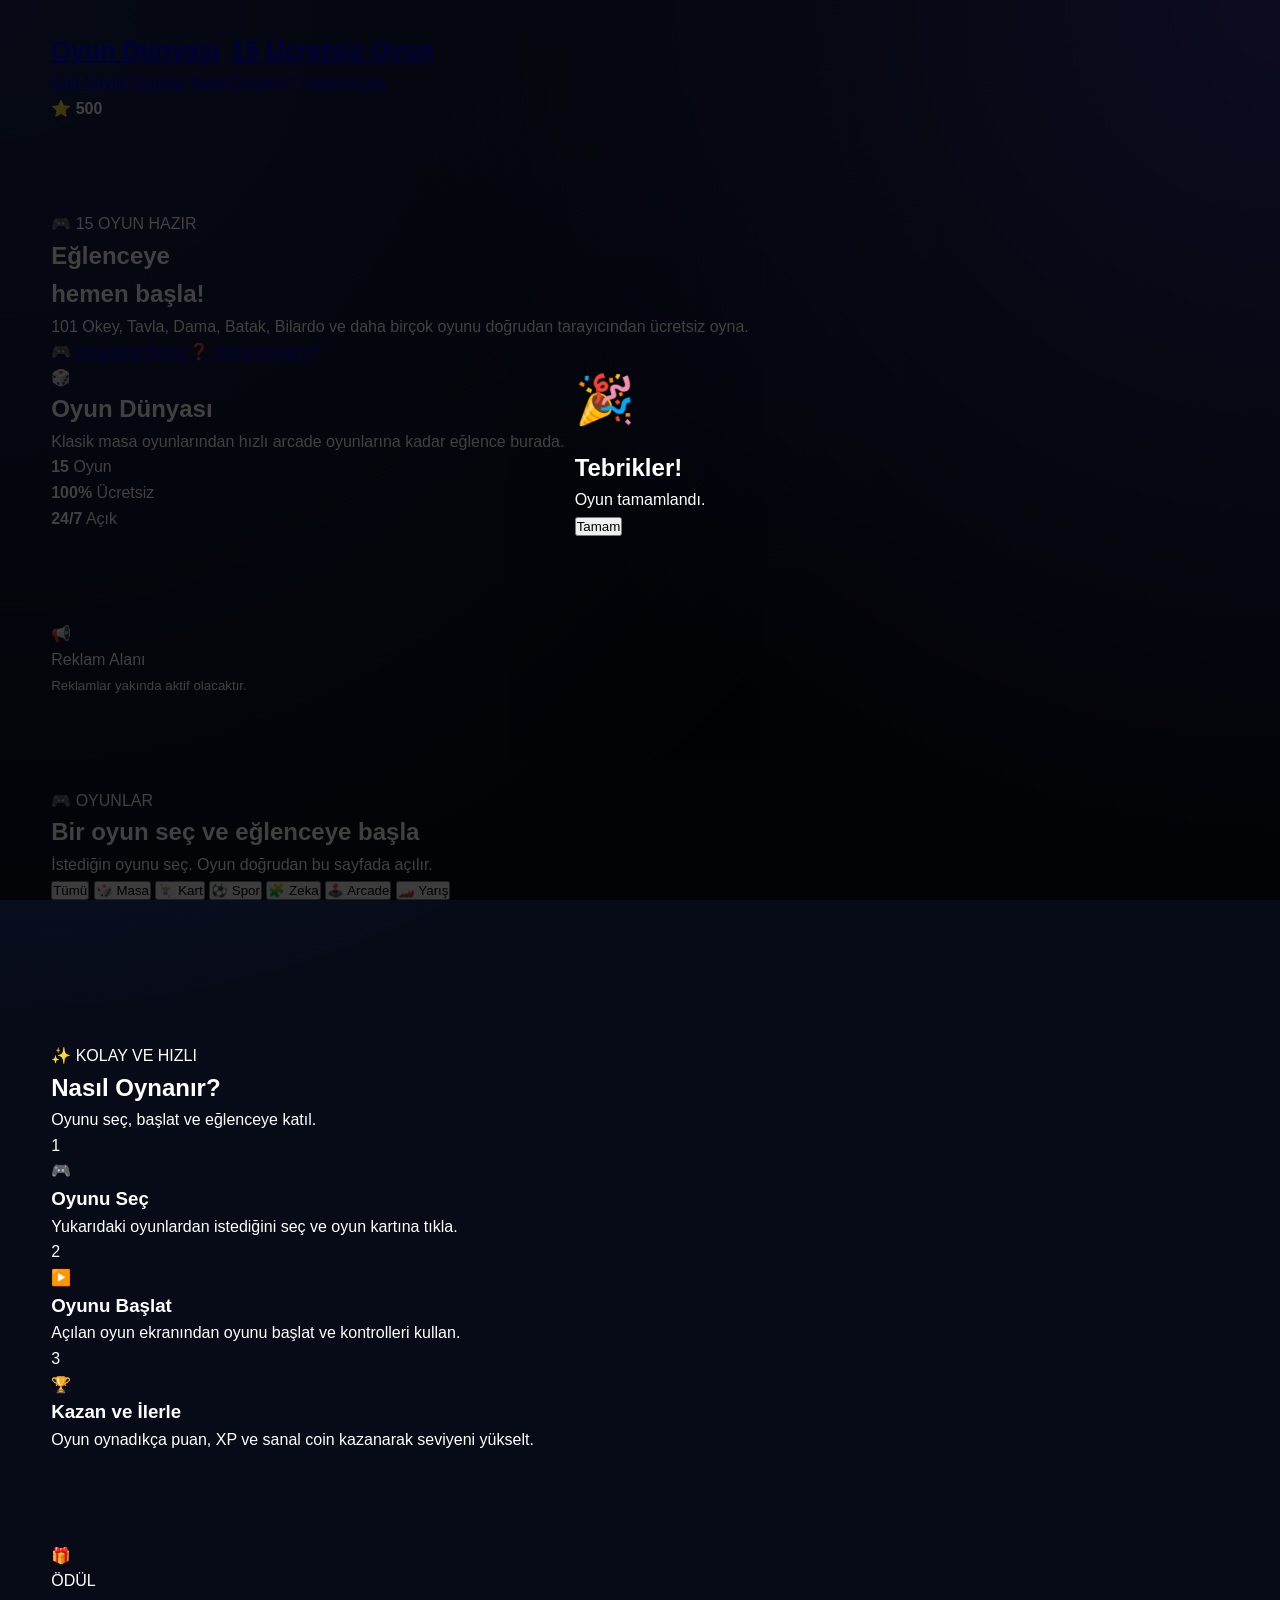
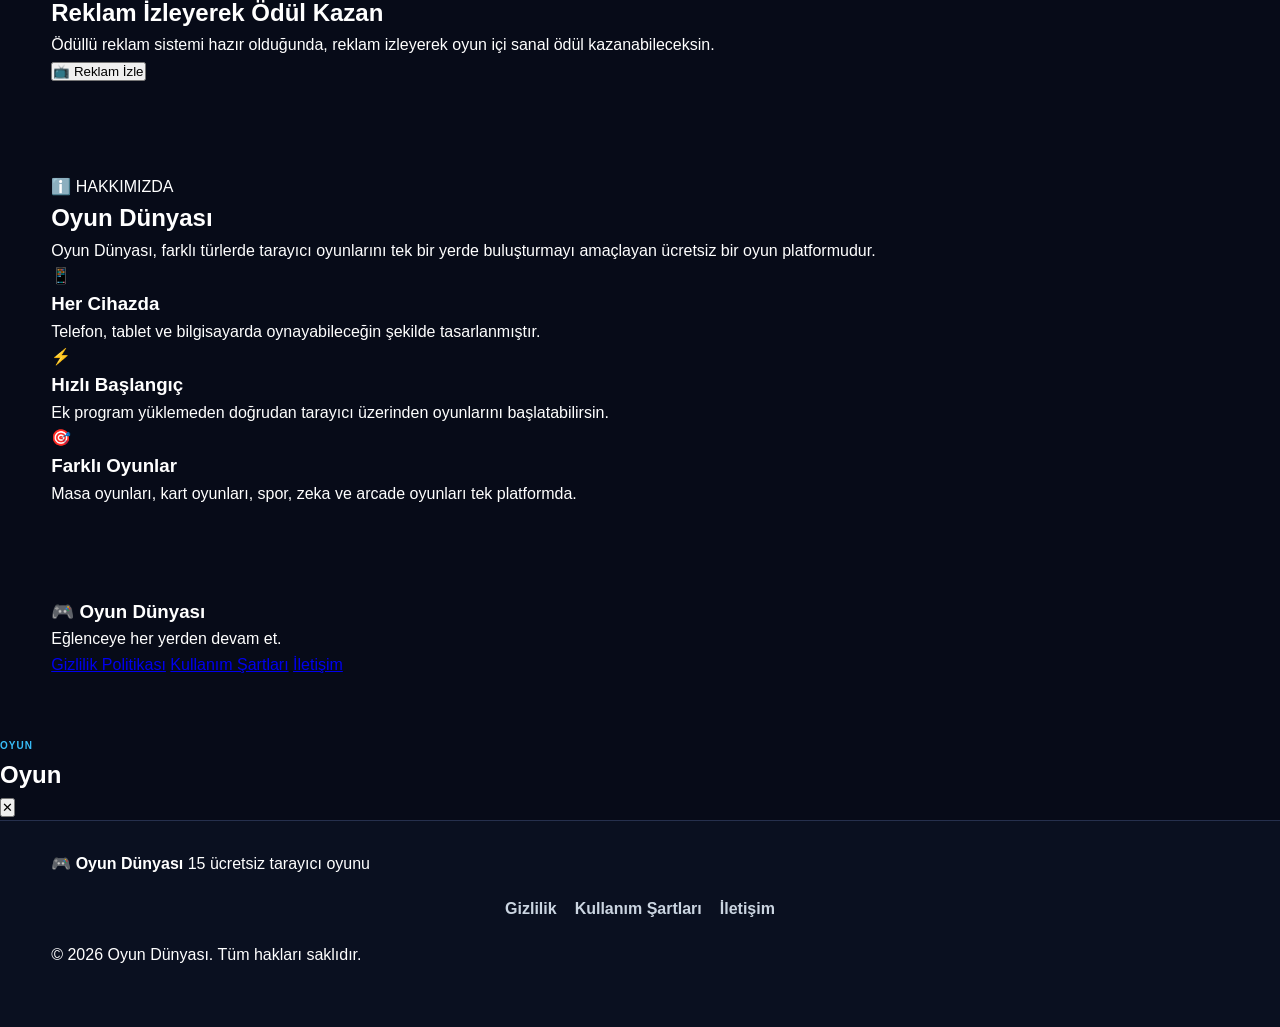
==== commit 7e9d260f: "Refactor index.html structure and content" ====
--- a/index.html
+++ b/index.html
@@ -1,272 +1,468 @@
-<!DOCTYPE html>
+ <!DOCTYPE html>
 <html lang="tr">
 <head>
-<meta charset="UTF-8">
-<meta name="viewport" content="width=device-width, initial-scale=1.0">
-
-<meta name="description" content="OynaKazan - Ücretsiz online oyunlar, masa oyunları, zeka oyunları ve eğlenceli oyunlar.">
-<meta name="robots" content="index, follow">
-
-<title>🎮 OynaKazan - Ücretsiz Online Oyunlar</title>
-
-<link rel="stylesheet" href="stil.css">
-
-<link rel="stylesheet"
-href="https://cdnjs.cloudflare.com/ajax/libs/font-awesome/6.4.0/css/all.min.css">
+  <meta charset="UTF-8">
+  <meta name="viewport" content="width=device-width, initial-scale=1.0">
+
+  <title>Oyun Dünyası | 15 Ücretsiz Tarayıcı Oyunu</title>
+
+  <meta name="description"
+        content="Oyun Dünyası ile 101 Okey, Tavla, Dama, Batak, Bilardo ve daha birçok ücretsiz tarayıcı oyununu oynayın.">
+  <meta name="theme-color" content="#0b1220">
+
+  <link rel="stylesheet" href="stil.css">
 </head>
 
 <body>
 
-<header class="main-header">
-
-    <div class="logo">
-        <i class="fa-solid fa-gamepad"></i>
-        <span>OynaKazan</span>
+  <!-- =========================================================
+       ÜST MENÜ
+       ========================================================= -->
+
+  <header class="site-header">
+    <div class="container header-inner">
+
+      <a href="#" class="logo" onclick="return false;">
+        <span class="logo-main">Oyun Dünyası</span>
+        <span class="logo-sub">15 Ücretsiz Oyun</span>
+      </a>
+
+      <nav class="main-nav">
+        <a href="#anasayfa">Ana Sayfa</a>
+        <a href="#oyunlar">Oyunlar</a>
+        <a href="#nasil-oynanir">Nasıl Oynanır?</a>
+        <a href="#hakkimizda">Hakkımızda</a>
+      </nav>
+
+      <div class="player-info">
+        <span>⭐</span>
+        <strong id="user-score">500</strong>
+      </div>
+
     </div>
-
-    <div class="header-stats">
-
-        <div class="coin-badge">
-            <i class="fa-solid fa-coins"></i>
-            <span>Puan:</span>
-            <strong id="user-score">500</strong>
-        </div>
-
-        <button id="watch-ad-btn" class="ad-btn">
-            <i class="fa-solid fa-video"></i>
-            Reklam İzle &amp; Puan Kazan
+  </header>
+
+
+  <!-- =========================================================
+       ANA SAYFA / HERO
+       ========================================================= -->
+
+  <main>
+
+    <section id="anasayfa" class="hero-section">
+      <div class="container hero-inner">
+
+        <div class="hero-content">
+
+          <span class="hero-badge">🎮 15 OYUN HAZIR</span>
+
+          <h1>
+            Eğlenceye<br>
+            <span>hemen başla!</span>
+          </h1>
+
+          <p>
+            101 Okey, Tavla, Dama, Batak, Bilardo ve daha birçok
+            oyunu doğrudan tarayıcından ücretsiz oyna.
+          </p>
+
+          <div class="hero-buttons">
+            <a href="#oyunlar" class="btn btn-primary">
+              🎮 Oyunlara Başla
+            </a>
+
+            <a href="#nasil-oynanir" class="btn btn-secondary">
+              ❓ Nasıl Oynanır?
+            </a>
+          </div>
+
+        </div>
+
+
+        <div class="hero-card">
+
+          <div class="hero-card-icon">🎲</div>
+
+          <h2>Oyun Dünyası</h2>
+
+          <p>
+            Klasik masa oyunlarından hızlı arcade oyunlarına
+            kadar eğlence burada.
+          </p>
+
+          <div class="hero-stats">
+            <div>
+              <strong>15</strong>
+              <span>Oyun</span>
+            </div>
+
+            <div>
+              <strong>100%</strong>
+              <span>Ücretsiz</span>
+            </div>
+
+            <div>
+              <strong>24/7</strong>
+              <span>Açık</span>
+            </div>
+          </div>
+
+        </div>
+
+      </div>
+    </section>
+
+
+    <!-- =========================================================
+         REKLAM ALANI
+         ========================================================= -->
+
+    <section class="ad-section">
+      <div class="container">
+
+        <div class="ad-placeholder">
+          <span>📢</span>
+          <p>Reklam Alanı</p>
+          <small>Reklamlar yakında aktif olacaktır.</small>
+        </div>
+
+      </div>
+    </section>
+
+
+    <!-- =========================================================
+         OYUNLAR
+         ========================================================= -->
+
+    <section id="oyunlar" class="games-section">
+      <div class="container">
+
+        <div class="section-heading">
+          <span class="section-label">🎮 OYUNLAR</span>
+
+          <h2>Bir oyun seç ve eğlenceye başla</h2>
+
+          <p>
+            İstediğin oyunu seç. Oyun doğrudan bu sayfada açılır.
+          </p>
+        </div>
+
+
+        <!-- OYUN FİLTRELERİ -->
+
+        <div class="game-filters">
+
+          <button class="game-filter active" data-filter="all">
+            Tümü
+          </button>
+
+          <button class="game-filter" data-filter="board">
+            🎲 Masa
+          </button>
+
+          <button class="game-filter" data-filter="cards">
+            🃏 Kart
+          </button>
+
+          <button class="game-filter" data-filter="sport">
+            ⚽ Spor
+          </button>
+
+          <button class="game-filter" data-filter="puzzle">
+            🧩 Zeka
+          </button>
+
+          <button class="game-filter" data-filter="arcade">
+            🕹️ Arcade
+          </button>
+
+          <button class="game-filter" data-filter="race">
+            🏎️ Yarış
+          </button>
+
+        </div>
+
+
+        <!-- OYUN KARTLARI JAVASCRIPT TARAFINDAN GELECEK -->
+
+        <div id="games-container" class="games-grid"></div>
+
+      </div>
+    </section>
+       <!-- =========================================================
+         NASIL ÇALIŞIR?
+         ========================================================= -->
+
+    <section id="nasil-oynanir" class="info-section">
+      <div class="container">
+
+        <div class="section-heading">
+          <span class="section-label">✨ KOLAY VE HIZLI</span>
+          <h2>Nasıl Oynanır?</h2>
+          <p>Oyunu seç, başlat ve eğlenceye katıl.</p>
+        </div>
+
+        <div class="steps-grid">
+
+          <div class="step-card">
+            <div class="step-number">1</div>
+            <div class="step-icon">🎮</div>
+            <h3>Oyunu Seç</h3>
+            <p>
+              Yukarıdaki oyunlardan istediğini seç ve
+              oyun kartına tıkla.
+            </p>
+          </div>
+
+          <div class="step-card">
+            <div class="step-number">2</div>
+            <div class="step-icon">▶️</div>
+            <h3>Oyunu Başlat</h3>
+            <p>
+              Açılan oyun ekranından oyunu başlat ve
+              kontrolleri kullan.
+            </p>
+          </div>
+
+          <div class="step-card">
+            <div class="step-number">3</div>
+            <div class="step-icon">🏆</div>
+            <h3>Kazan ve İlerle</h3>
+            <p>
+              Oyun oynadıkça puan, XP ve sanal coin
+              kazanarak seviyeni yükselt.
+            </p>
+          </div>
+
+        </div>
+
+      </div>
+    </section>
+
+
+    <!-- =========================================================
+         ÖDÜLLÜ REKLAM ALANI
+         ========================================================= -->
+
+    <section class="reward-section">
+      <div class="container">
+
+        <div class="reward-card">
+
+          <div class="reward-icon">🎁</div>
+
+          <div class="reward-content">
+            <span class="section-label">ÖDÜL</span>
+
+            <h2>Reklam İzleyerek Ödül Kazan</h2>
+
+            <p>
+              Ödüllü reklam sistemi hazır olduğunda,
+              reklam izleyerek oyun içi sanal ödül
+              kazanabileceksin.
+            </p>
+          </div>
+
+          <button
+            id="watch-ad-btn"
+            class="btn btn-primary"
+            type="button">
+            📺 Reklam İzle
+          </button>
+
+        </div>
+
+      </div>
+    </section>
+
+
+    <!-- =========================================================
+         HAKKIMIZDA
+         ========================================================= -->
+
+    <section id="hakkimizda" class="info-section about-section">
+      <div class="container">
+
+        <div class="section-heading">
+          <span class="section-label">ℹ️ HAKKIMIZDA</span>
+
+          <h2>Oyun Dünyası</h2>
+
+          <p>
+            Oyun Dünyası, farklı türlerde tarayıcı oyunlarını
+            tek bir yerde buluşturmayı amaçlayan ücretsiz bir
+            oyun platformudur.
+          </p>
+        </div>
+
+        <div class="about-grid">
+
+          <div class="about-card">
+            <div class="about-icon">📱</div>
+            <h3>Her Cihazda</h3>
+            <p>
+              Telefon, tablet ve bilgisayarda oynayabileceğin
+              şekilde tasarlanmıştır.
+            </p>
+          </div>
+
+          <div class="about-card">
+            <div class="about-icon">⚡</div>
+            <h3>Hızlı Başlangıç</h3>
+            <p>
+              Ek program yüklemeden doğrudan tarayıcı üzerinden
+              oyunlarını başlatabilirsin.
+            </p>
+          </div>
+
+          <div class="about-card">
+            <div class="about-icon">🎯</div>
+            <h3>Farklı Oyunlar</h3>
+            <p>
+              Masa oyunları, kart oyunları, spor, zeka ve
+              arcade oyunları tek platformda.
+            </p>
+          </div>
+
+        </div>
+
+      </div>
+    </section>
+
+
+    <!-- =========================================================
+         ALT BİLGİ
+         ========================================================= -->
+
+    <section class="bottom-info">
+      <div class="container">
+
+        <div class="bottom-info-inner">
+
+          <div>
+            <h3>🎮 Oyun Dünyası</h3>
+            <p>
+              Eğlenceye her yerden devam et.
+            </p>
+          </div>
+
+          <div class="bottom-links">
+            <a href="gizlilik.html">Gizlilik Politikası</a>
+            <a href="kullanim-sartlari.html">Kullanım Şartları</a>
+            <a href="iletisim.html">İletişim</a>
+          </div>
+
+        </div>
+
+      </div>
+    </section>
+
+  </main>
+    <!-- =========================================================
+       OYUN PENCERESİ
+       ========================================================= -->
+
+  <div id="game-modal" class="game-modal" aria-hidden="true">
+
+    <div class="game-modal-content">
+
+      <div class="game-modal-header">
+
+        <div>
+          <span id="modal-category" class="modal-category">
+            OYUN
+          </span>
+
+          <h2 id="modal-game-title">Oyun</h2>
+        </div>
+
+        <button
+          id="close-modal-btn"
+          class="close-modal-btn"
+          type="button"
+          aria-label="Oyunu kapat">
+          ✕
         </button>
 
+      </div>
+
+
+      <!-- OYUNUN ÇALIŞACAĞI ALAN -->
+
+      <div id="game-area" class="game-area"></div>
+
     </div>
 
-</header>
-
-
-<main class="container">
-
-    <!-- HERO -->
-
-    <section class="hero-banner">
-
-        <div class="hero-icon">🎮</div>
-
-        <h1>Ücretsiz Online Oyunlar</h1>
-
-        <p>
-            Okey, Tavla, Dama, Batak, Bilardo, yarış,
-            zeka oyunları ve daha fazlası seni bekliyor.
-        </p>
-
-        <a href="#oyunlar" class="hero-btn">
-            <i class="fa-solid fa-play"></i>
-            Oyunlara Başla
-        </a>
-
-    </section>
-
-
-    <!-- KATEGORİLER -->
-
-    <section class="categories-section">
-
-        <h2>
-            <i class="fa-solid fa-layer-group"></i>
-            Oyun Kategorileri
-        </h2>
-
-        <div class="categories">
-
-            <button class="cat-btn active" data-filter="all">
-                Tüm Oyunlar
-            </button>
-
-            <button class="cat-btn" data-filter="board">
-                Masa Oyunları
-            </button>
-
-            <button class="cat-btn" data-filter="cards">
-                Kart Oyunları
-            </button>
-
-            <button class="cat-btn" data-filter="puzzle">
-                Zeka Oyunları
-            </button>
-
-            <button class="cat-btn" data-filter="arcade">
-                Eğlence
-            </button>
-
-        </div>
-
-    </section>
-
-
-    <!-- =====================================================
-         OYUNLAR
-    ====================================================== -->
-
-    <section id="oyunlar" class="games-section">
-
-        <div class="section-title">
-
-            <div>
-
-                <span class="small-title">
-                    <i class="fa-solid fa-fire"></i>
-                    POPÜLER OYUNLAR
-                </span>
-
-                <h2>Oyunlar</h2>
-
-            </div>
-
-            <span class="game-count">
-                15 Oyun
-            </span>
-
-        </div>
-
-
-        <!--
-            ÖNEMLİ:
-            script.js bu alanın içine 15 oyun kartını
-            otomatik olarak yerleştiriyor.
-        -->
-
-        <div class="games-grid" id="games-container">
-
-        </div>
-
-    </section>
-
-
-    <!-- =====================================================
-         OYUN MODALI
-    ====================================================== -->
-
-    <div id="game-modal" class="modal hidden">
-
-        <div class="modal-content">
-
-            <div class="modal-header">
-
-                <div>
-
-                    <span id="modal-category" class="modal-category">
-                        OYUN
-                    </span>
-
-                    <h2 id="modal-game-title">
-                        Oyun
-                    </h2>
-
-                </div>
-
-
-                <button
-                    class="close-modal"
-                    id="close-modal-btn"
-                    aria-label="Kapat">
-
-                    <i class="fa-solid fa-xmark"></i>
-
-                </button>
-
-            </div>
-
-
-            <div id="game-area" class="game-area">
-
-            </div>
-
-        </div>
+  </div>
+
+
+  <!-- =========================================================
+       BİLDİRİM PENCERESİ
+       ========================================================= -->
+
+  <div id="message-modal" class="message-modal" aria-hidden="true">
+
+    <div class="message-modal-content">
+
+      <div id="message-icon" class="message-icon">
+        🎉
+      </div>
+
+      <h2 id="message-title">Tebrikler!</h2>
+
+      <p id="message-text">
+        Oyun tamamlandı.
+      </p>
+
+      <button
+        id="message-close"
+        class="btn btn-primary"
+        type="button">
+        Tamam
+      </button>
 
     </div>
 
-
-    <!-- =====================================================
-         BİLGİ / PUAN PENCERESİ
-    ====================================================== -->
-
-    <div id="message-modal" class="message-modal hidden">
-
-        <div class="message-box">
-
-            <div id="message-icon" class="message-icon">
-                🎮
-            </div>
-
-            <h2 id="message-title">
-                Bilgi
-            </h2>
-
-            <p id="message-text">
-                Bilgi
-            </p>
-
-            <button id="message-close" class="message-close">
-                Tamam
-            </button>
-
-        </div>
+  </div>
+
+
+  <!-- =========================================================
+       FOOTER
+       ========================================================= -->
+
+  <footer class="site-footer">
+
+    <div class="container">
+
+      <div class="footer-inner">
+
+        <div class="footer-brand">
+          <strong>🎮 Oyun Dünyası</strong>
+          <span>15 ücretsiz tarayıcı oyunu</span>
+        </div>
+
+        <div class="footer-links">
+          <a href="gizlilik.html">Gizlilik</a>
+          <a href="kullanim-sartlari.html">Kullanım Şartları</a>
+          <a href="iletisim.html">İletişim</a>
+        </div>
+
+      </div>
+
+      <div class="footer-copy">
+        © 2026 Oyun Dünyası. Tüm hakları saklıdır.
+      </div>
 
     </div>
 
-</main>
-
-
-<!-- =====================================================
-     FOOTER
-====================================================== -->
-
-<footer>
-
-    <div class="footer-content">
-
-        <div class="footer-logo">
-            🎮 OynaKazan
-        </div>
-
-        <p>
-            Ücretsiz online oyun platformu.
-        </p>
-
-
-        <div class="footer-links">
-
-            <a href="hakkimizda.html">
-                Hakkımızda
-            </a>
-
-            <a href="iletisim.html">
-                İletişim
-            </a>
-
-            <a href="gizlilik.html">
-                Gizlilik
-            </a>
-
-            <a href="kullanim-sartlari.html">
-                Kullanım Şartları
-            </a>
-
-        </div>
-
-
-        <p class="copyright">
-            © 2026 OynaKazan - Tüm Hakları Saklıdır.
-        </p>
-
-    </div>
-
-</footer>
-
-
-<!-- =====================================================
-     SCRIPT
-====================================================== -->
-
-<script src="script.js"></script>
+  </footer>
+
+
+  <!-- =========================================================
+       JAVASCRIPT
+       ========================================================= -->
+
+  <script src="script.js"></script>
 
 </body>
 </html>
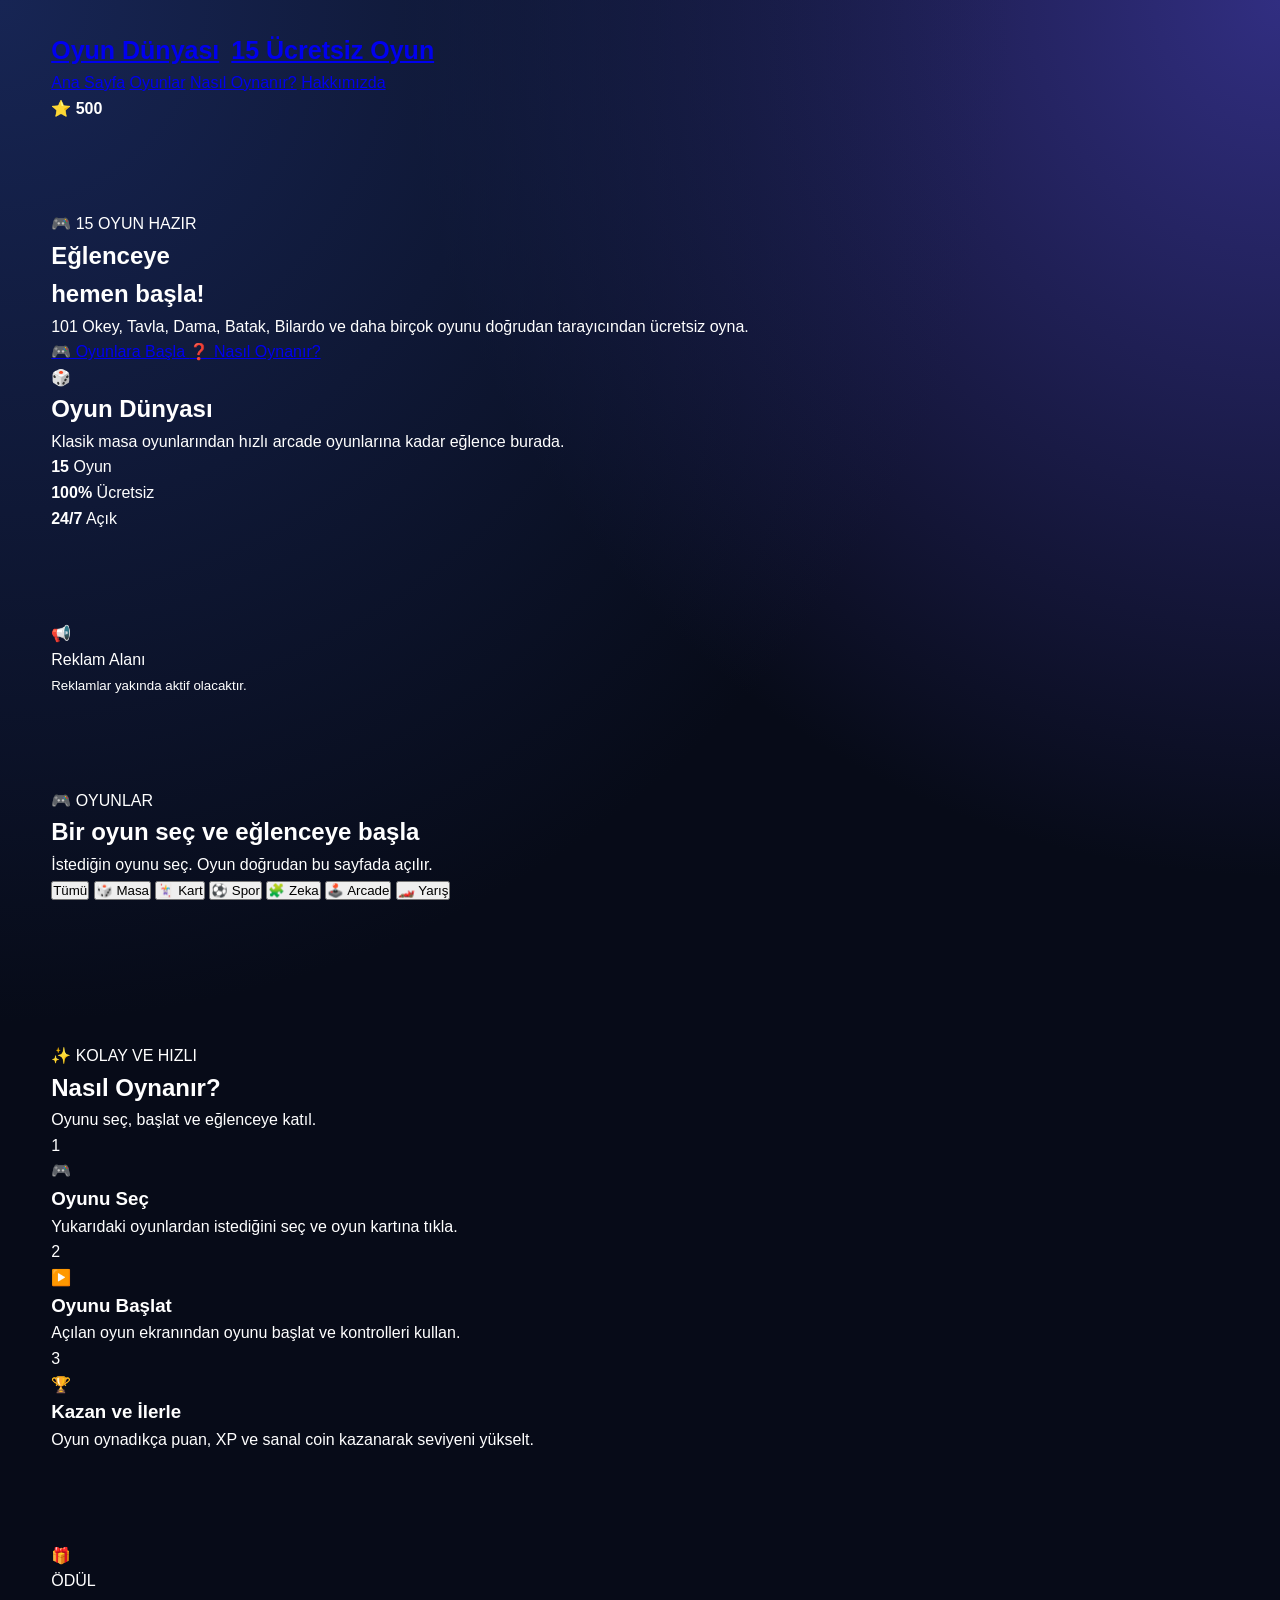
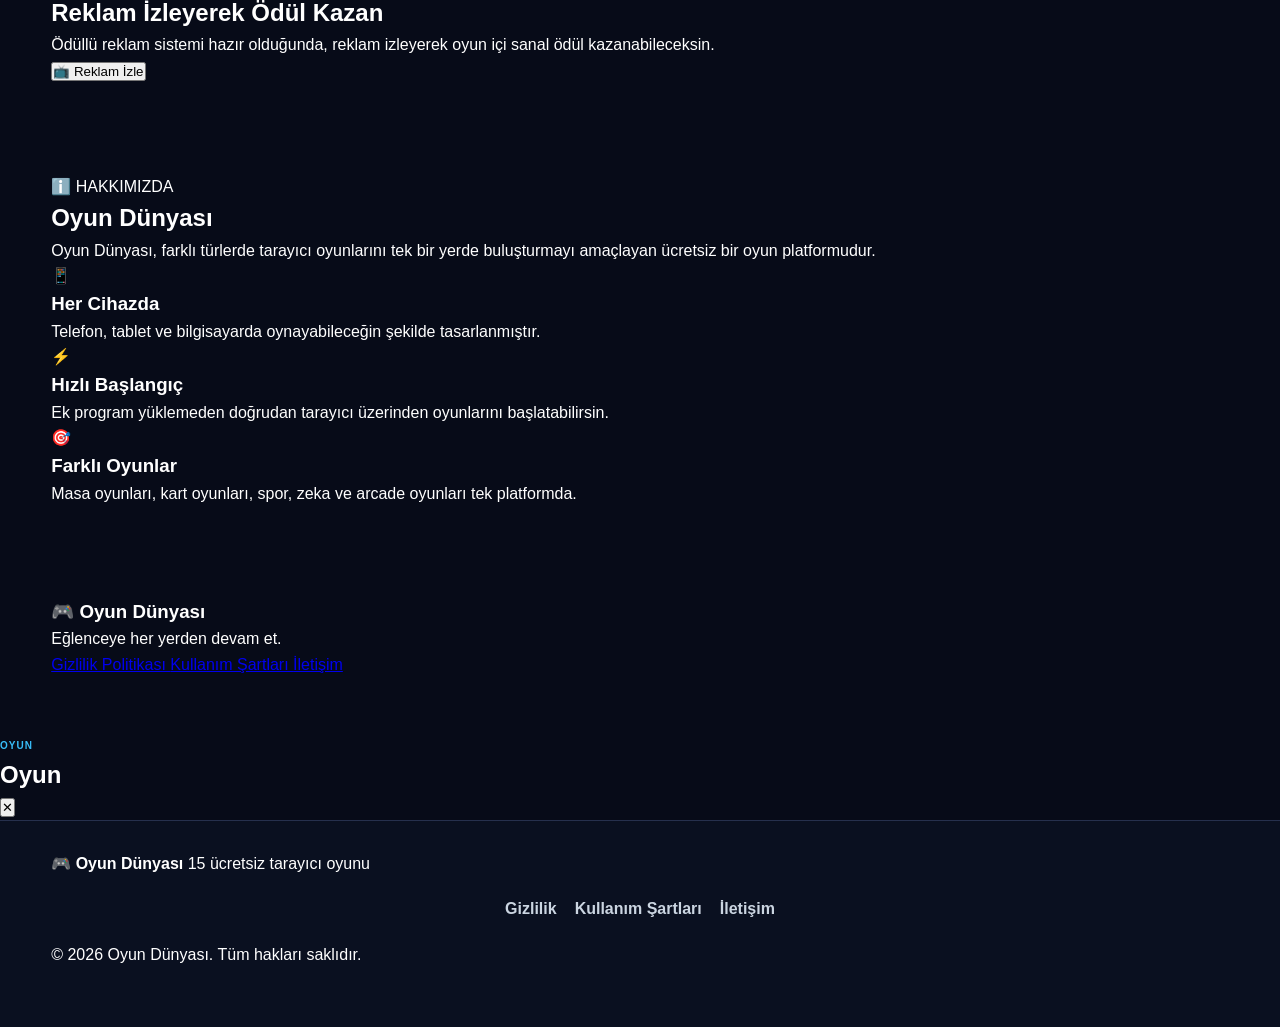
==== commit 09d34bb3: "Fix HTML structure and improve accessibility" ====
--- a/index.html
+++ b/index.html
@@ -1,4 +1,4 @@
- <!DOCTYPE html>
+<!DOCTYPE html>
 <html lang="tr">
 <head>
   <meta charset="UTF-8">
@@ -6,8 +6,7 @@
 
   <title>Oyun Dünyası | 15 Ücretsiz Tarayıcı Oyunu</title>
 
-  <meta name="description"
-        content="Oyun Dünyası ile 101 Okey, Tavla, Dama, Batak, Bilardo ve daha birçok ücretsiz tarayıcı oyununu oynayın.">
+  <meta name="description" content="Oyun Dünyası ile 101 Okey, Tavla, Dama, Batak, Bilardo ve daha birçok ücretsiz tarayıcı oyununu oynayın.">
   <meta name="theme-color" content="#0b1220">
 
   <link rel="stylesheet" href="stil.css">
@@ -22,7 +21,7 @@
   <header class="site-header">
     <div class="container header-inner">
 
-      <a href="#" class="logo" onclick="return false;">
+      <a href="#anasayfa" class="logo">
         <span class="logo-main">Oyun Dünyası</span>
         <span class="logo-sub">15 Ücretsiz Oyun</span>
       </a>
@@ -44,7 +43,7 @@
 
 
   <!-- =========================================================
-       ANA SAYFA / HERO
+       ANA SAYFA
        ========================================================= -->
 
   <main>
@@ -78,7 +77,6 @@
 
         </div>
 
-
         <div class="hero-card">
 
           <div class="hero-card-icon">🎲</div>
@@ -91,6 +89,7 @@
           </p>
 
           <div class="hero-stats">
+
             <div>
               <strong>15</strong>
               <span>Oyun</span>
@@ -105,6 +104,7 @@
               <strong>24/7</strong>
               <span>Açık</span>
             </div>
+
           </div>
 
         </div>
@@ -135,9 +135,11 @@
          ========================================================= -->
 
     <section id="oyunlar" class="games-section">
+
       <div class="container">
 
         <div class="section-heading">
+
           <span class="section-label">🎮 OYUNLAR</span>
 
           <h2>Bir oyun seç ve eğlenceye başla</h2>
@@ -145,6 +147,7 @@
           <p>
             İstediğin oyunu seç. Oyun doğrudan bu sayfada açılır.
           </p>
+
         </div>
 
 
@@ -152,99 +155,129 @@
 
         <div class="game-filters">
 
-          <button class="game-filter active" data-filter="all">
+          <button class="game-filter active" data-filter="all" type="button">
             Tümü
           </button>
 
-          <button class="game-filter" data-filter="board">
+          <button class="game-filter" data-filter="board" type="button">
             🎲 Masa
           </button>
 
-          <button class="game-filter" data-filter="cards">
+          <button class="game-filter" data-filter="cards" type="button">
             🃏 Kart
           </button>
 
-          <button class="game-filter" data-filter="sport">
+          <button class="game-filter" data-filter="sport" type="button">
             ⚽ Spor
           </button>
 
-          <button class="game-filter" data-filter="puzzle">
+          <button class="game-filter" data-filter="puzzle" type="button">
             🧩 Zeka
           </button>
 
-          <button class="game-filter" data-filter="arcade">
+          <button class="game-filter" data-filter="arcade" type="button">
             🕹️ Arcade
           </button>
 
-          <button class="game-filter" data-filter="race">
+          <button class="game-filter" data-filter="race" type="button">
             🏎️ Yarış
           </button>
 
         </div>
 
 
-        <!-- OYUN KARTLARI JAVASCRIPT TARAFINDAN GELECEK -->
+        <!-- JAVASCRIPT 15 OYUNU BURAYA GETİRECEK -->
 
         <div id="games-container" class="games-grid"></div>
 
       </div>
-    </section>
-       <!-- =========================================================
-         NASIL ÇALIŞIR?
+
+    </section>
+
+
+    <!-- =========================================================
+         NASIL ÇALIŞIR
          ========================================================= -->
 
     <section id="nasil-oynanir" class="info-section">
+
       <div class="container">
 
         <div class="section-heading">
+
           <span class="section-label">✨ KOLAY VE HIZLI</span>
+
           <h2>Nasıl Oynanır?</h2>
-          <p>Oyunu seç, başlat ve eğlenceye katıl.</p>
-        </div>
+
+          <p>
+            Oyunu seç, başlat ve eğlenceye katıl.
+          </p>
+
+        </div>
+
 
         <div class="steps-grid">
 
           <div class="step-card">
+
             <div class="step-number">1</div>
+
             <div class="step-icon">🎮</div>
+
             <h3>Oyunu Seç</h3>
+
             <p>
               Yukarıdaki oyunlardan istediğini seç ve
               oyun kartına tıkla.
             </p>
-          </div>
+
+          </div>
+
 
           <div class="step-card">
+
             <div class="step-number">2</div>
+
             <div class="step-icon">▶️</div>
+
             <h3>Oyunu Başlat</h3>
+
             <p>
               Açılan oyun ekranından oyunu başlat ve
               kontrolleri kullan.
             </p>
-          </div>
+
+          </div>
+
 
           <div class="step-card">
+
             <div class="step-number">3</div>
+
             <div class="step-icon">🏆</div>
+
             <h3>Kazan ve İlerle</h3>
+
             <p>
               Oyun oynadıkça puan, XP ve sanal coin
               kazanarak seviyeni yükselt.
             </p>
-          </div>
-
-        </div>
-
-      </div>
+
+          </div>
+
+        </div>
+
+      </div>
+
     </section>
 
 
     <!-- =========================================================
-         ÖDÜLLÜ REKLAM ALANI
+         ÖDÜL
          ========================================================= -->
 
     <section class="reward-section">
+
       <div class="container">
 
         <div class="reward-card">
@@ -252,6 +285,7 @@
           <div class="reward-icon">🎁</div>
 
           <div class="reward-content">
+
             <span class="section-label">ÖDÜL</span>
 
             <h2>Reklam İzleyerek Ödül Kazan</h2>
@@ -261,6 +295,7 @@
               reklam izleyerek oyun içi sanal ödül
               kazanabileceksin.
             </p>
+
           </div>
 
           <button
@@ -273,6 +308,7 @@
         </div>
 
       </div>
+
     </section>
 
 
@@ -281,9 +317,11 @@
          ========================================================= -->
 
     <section id="hakkimizda" class="info-section about-section">
+
       <div class="container">
 
         <div class="section-heading">
+
           <span class="section-label">ℹ️ HAKKIMIZDA</span>
 
           <h2>Oyun Dünyası</h2>
@@ -293,40 +331,57 @@
             tek bir yerde buluşturmayı amaçlayan ücretsiz bir
             oyun platformudur.
           </p>
-        </div>
+
+        </div>
+
 
         <div class="about-grid">
 
           <div class="about-card">
+
             <div class="about-icon">📱</div>
+
             <h3>Her Cihazda</h3>
+
             <p>
               Telefon, tablet ve bilgisayarda oynayabileceğin
               şekilde tasarlanmıştır.
             </p>
-          </div>
+
+          </div>
+
 
           <div class="about-card">
+
             <div class="about-icon">⚡</div>
+
             <h3>Hızlı Başlangıç</h3>
+
             <p>
               Ek program yüklemeden doğrudan tarayıcı üzerinden
               oyunlarını başlatabilirsin.
             </p>
-          </div>
+
+          </div>
+
 
           <div class="about-card">
+
             <div class="about-icon">🎯</div>
+
             <h3>Farklı Oyunlar</h3>
+
             <p>
               Masa oyunları, kart oyunları, spor, zeka ve
               arcade oyunları tek platformda.
             </p>
-          </div>
-
-        </div>
-
-      </div>
+
+          </div>
+
+        </div>
+
+      </div>
+
     </section>
 
 
@@ -335,46 +390,72 @@
          ========================================================= -->
 
     <section class="bottom-info">
+
       <div class="container">
 
         <div class="bottom-info-inner">
 
           <div>
+
             <h3>🎮 Oyun Dünyası</h3>
+
             <p>
               Eğlenceye her yerden devam et.
             </p>
-          </div>
+
+          </div>
+
 
           <div class="bottom-links">
-            <a href="gizlilik.html">Gizlilik Politikası</a>
-            <a href="kullanim-sartlari.html">Kullanım Şartları</a>
-            <a href="iletisim.html">İletişim</a>
-          </div>
-
-        </div>
-
-      </div>
+
+            <a href="gizlilik.html">
+              Gizlilik Politikası
+            </a>
+
+            <a href="kullanim-sartlari.html">
+              Kullanım Şartları
+            </a>
+
+            <a href="iletisim.html">
+              İletişim
+            </a>
+
+          </div>
+
+        </div>
+
+      </div>
+
     </section>
 
   </main>
-    <!-- =========================================================
+
+
+  <!-- =========================================================
        OYUN PENCERESİ
        ========================================================= -->
 
-  <div id="game-modal" class="game-modal" aria-hidden="true">
+  <div
+    id="game-modal"
+    class="game-modal hidden"
+    aria-hidden="true">
 
     <div class="game-modal-content">
 
       <div class="game-modal-header">
 
         <div>
+
           <span id="modal-category" class="modal-category">
             OYUN
           </span>
 
-          <h2 id="modal-game-title">Oyun</h2>
-        </div>
+          <h2 id="modal-game-title">
+            Oyun
+          </h2>
+
+        </div>
+
 
         <button
           id="close-modal-btn"
@@ -387,8 +468,6 @@
       </div>
 
 
-      <!-- OYUNUN ÇALIŞACAĞI ALAN -->
-
       <div id="game-area" class="game-area"></div>
 
     </div>
@@ -400,7 +479,10 @@
        BİLDİRİM PENCERESİ
        ========================================================= -->
 
-  <div id="message-modal" class="message-modal" aria-hidden="true">
+  <div
+    id="message-modal"
+    class="message-modal hidden"
+    aria-hidden="true">
 
     <div class="message-modal-content">
 
@@ -408,7 +490,9 @@
         🎉
       </div>
 
-      <h2 id="message-title">Tebrikler!</h2>
+      <h2 id="message-title">
+        Tebrikler!
+      </h2>
 
       <p id="message-text">
         Oyun tamamlandı.
@@ -437,17 +521,34 @@
       <div class="footer-inner">
 
         <div class="footer-brand">
+
           <strong>🎮 Oyun Dünyası</strong>
-          <span>15 ücretsiz tarayıcı oyunu</span>
-        </div>
+
+          <span>
+            15 ücretsiz tarayıcı oyunu
+          </span>
+
+        </div>
+
 
         <div class="footer-links">
-          <a href="gizlilik.html">Gizlilik</a>
-          <a href="kullanim-sartlari.html">Kullanım Şartları</a>
-          <a href="iletisim.html">İletişim</a>
-        </div>
-
-      </div>
+
+          <a href="gizlilik.html">
+            Gizlilik
+          </a>
+
+          <a href="kullanim-sartlari.html">
+            Kullanım Şartları
+          </a>
+
+          <a href="iletisim.html">
+            İletişim
+          </a>
+
+        </div>
+
+      </div>
+
 
       <div class="footer-copy">
         © 2026 Oyun Dünyası. Tüm hakları saklıdır.
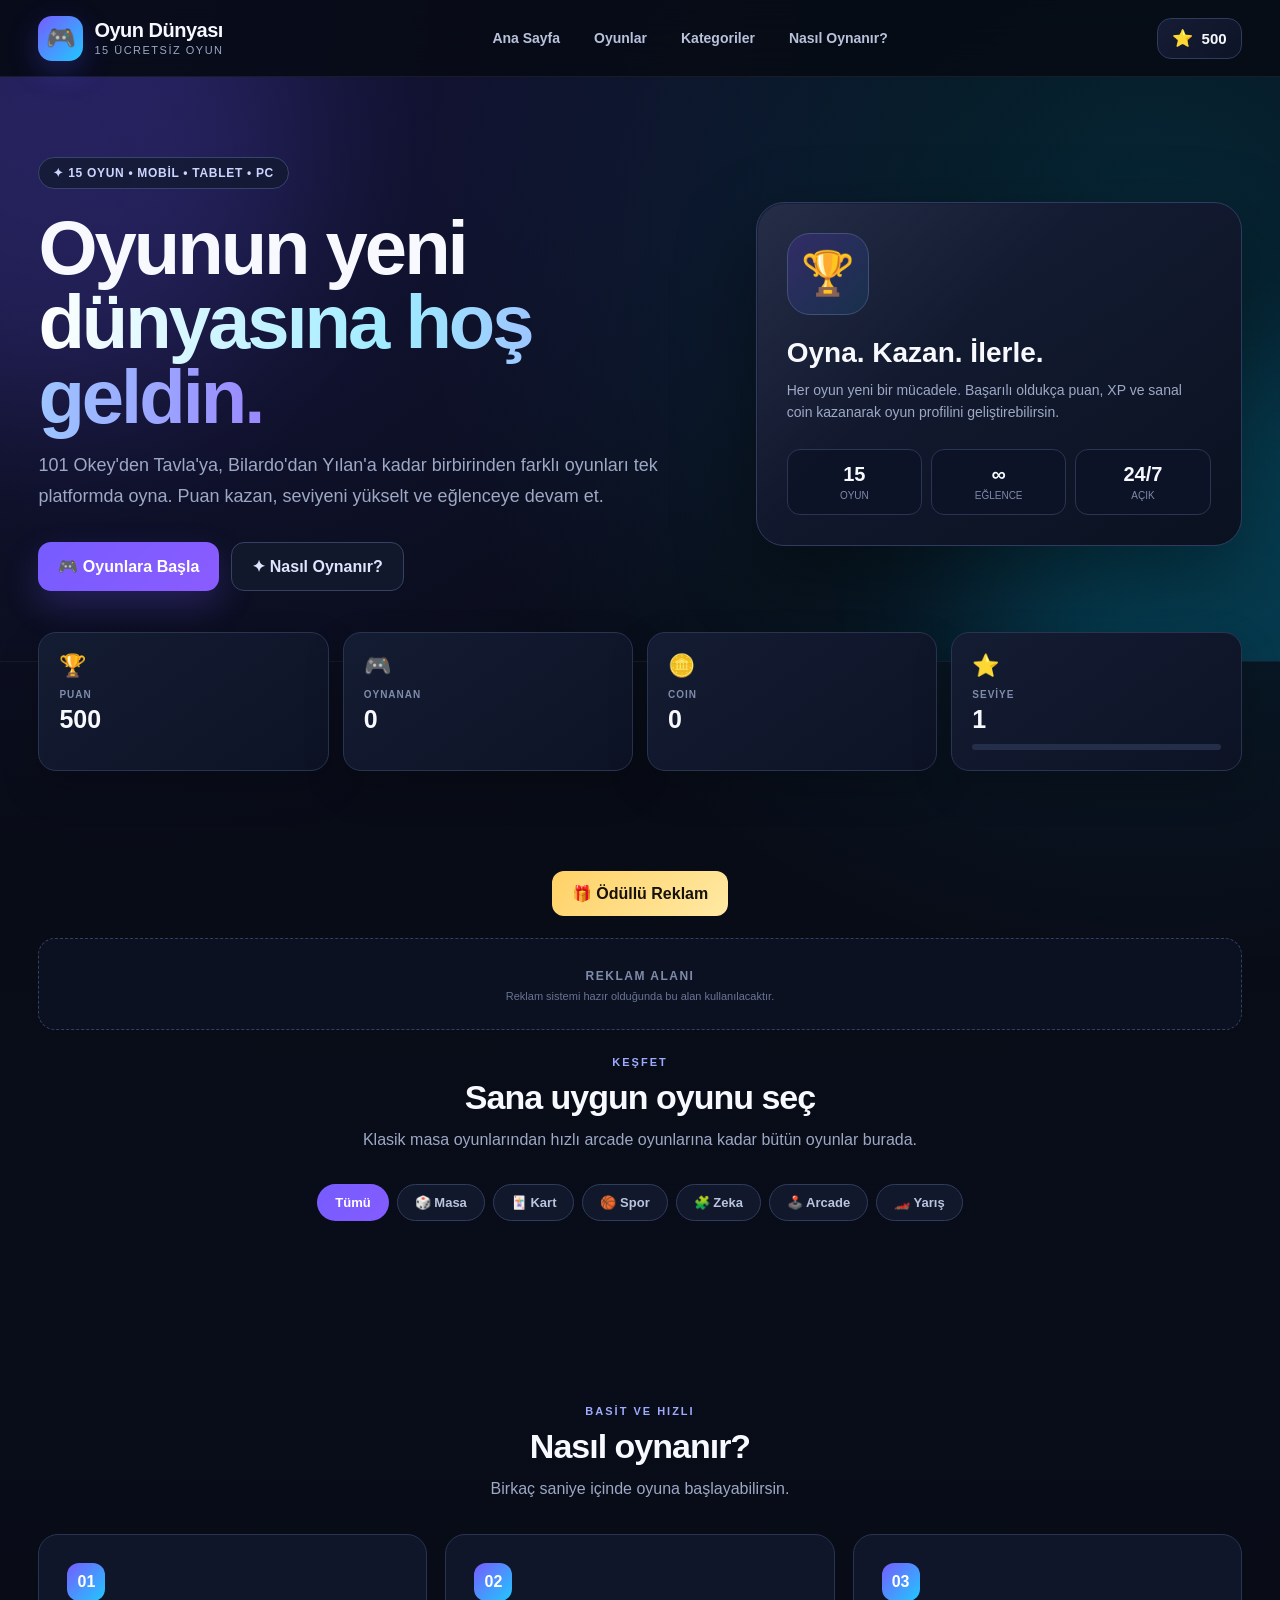
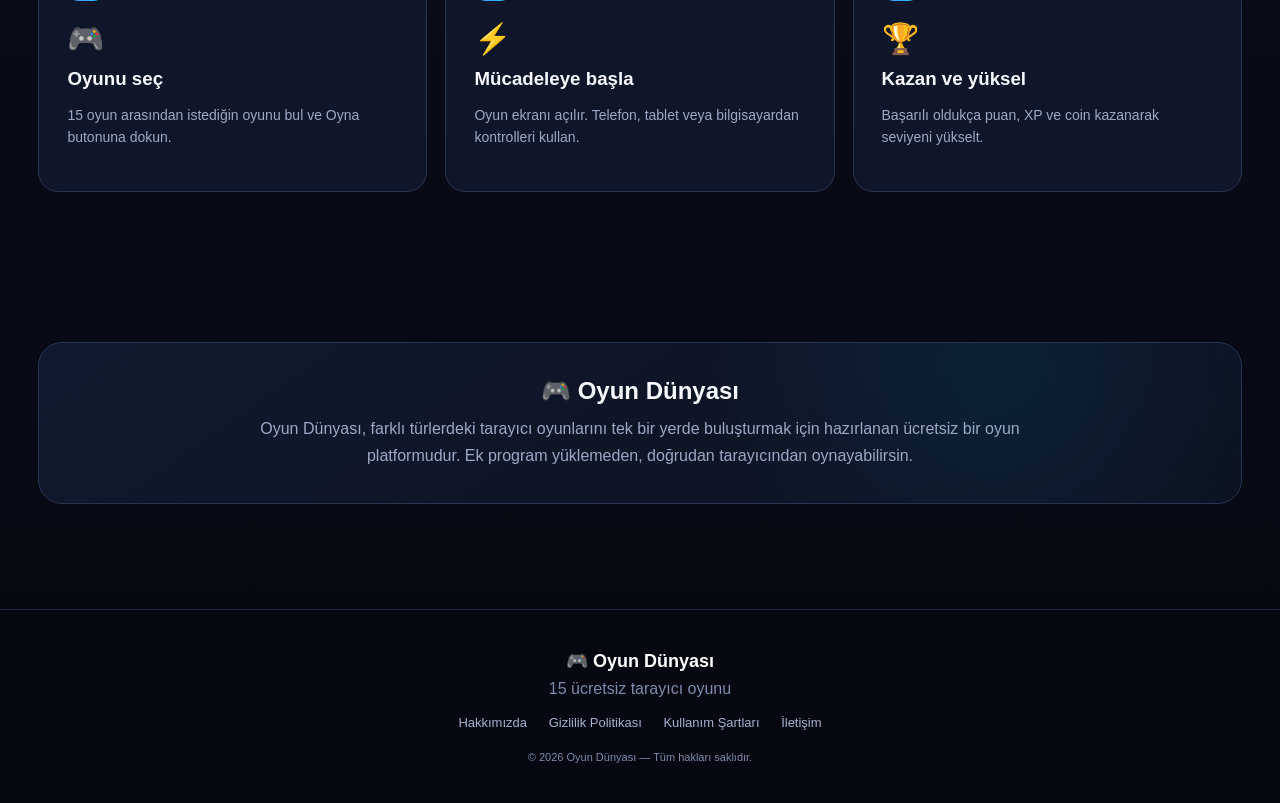
==== commit 47337148: "Update print statement from 'Hello' to 'Goodbye'" ====
--- a/index.html
+++ b/index.html
@@ -1,569 +1,1656 @@
 <!DOCTYPE html>
 <html lang="tr">
 <head>
-  <meta charset="UTF-8">
-  <meta name="viewport" content="width=device-width, initial-scale=1.0">
-
-  <title>Oyun Dünyası | 15 Ücretsiz Tarayıcı Oyunu</title>
-
-  <meta name="description" content="Oyun Dünyası ile 101 Okey, Tavla, Dama, Batak, Bilardo ve daha birçok ücretsiz tarayıcı oyununu oynayın.">
-  <meta name="theme-color" content="#0b1220">
-
-  <link rel="stylesheet" href="stil.css">
+<meta charset="UTF-8">
+<meta name="viewport" content="width=device-width, initial-scale=1.0">
+
+<title>🎮 Oyun Dünyası | 15 Ücretsiz Oyun</title>
+
+<meta name="description" content="Oyun Dünyası - 15 ücretsiz tarayıcı oyunu. 101 Okey, Tavla, Dama, Batak, Bilardo ve daha fazlası.">
+<meta name="theme-color" content="#080b16">
+
+<style>
+*{
+    box-sizing:border-box;
+}
+
+html{
+    scroll-behavior:smooth;
+}
+
+:root{
+    --bg:#070a13;
+    --bg2:#0c1020;
+    --panel:#11172a;
+    --panel2:#171e35;
+    --line:#293352;
+    --text:#f7f9ff;
+    --muted:#9da8c5;
+    --purple:#765cff;
+    --blue:#20c8ff;
+    --gold:#ffd166;
+    --green:#48e0a4;
+    --danger:#ff5f7a;
+}
+
+body{
+    margin:0;
+    min-height:100vh;
+    color:var(--text);
+    font-family:Inter,Segoe UI,Arial,sans-serif;
+    background:
+        radial-gradient(circle at 10% 0%,rgba(88,75,255,.20),transparent 32%),
+        radial-gradient(circle at 90% 10%,rgba(0,205,255,.14),transparent 30%),
+        linear-gradient(180deg,#070a13 0%,#090d19 55%,#060811 100%);
+}
+
+button,
+input{
+    font:inherit;
+}
+
+button{
+    touch-action:manipulation;
+}
+
+a{
+    color:inherit;
+}
+
+.hidden{
+    display:none!important;
+}
+
+
+/* =========================================================
+   HEADER
+   ========================================================= */
+
+.site-header{
+    position:sticky;
+    top:0;
+    z-index:100;
+    border-bottom:1px solid rgba(255,255,255,.07);
+    background:rgba(7,10,19,.82);
+    backdrop-filter:blur(18px);
+}
+
+.header-inner{
+    width:min(1220px,94%);
+    min-height:76px;
+    margin:auto;
+    display:flex;
+    align-items:center;
+    justify-content:space-between;
+    gap:25px;
+}
+
+.logo{
+    text-decoration:none;
+    display:flex;
+    align-items:center;
+    gap:11px;
+    white-space:nowrap;
+}
+
+.logo-mark{
+    width:45px;
+    height:45px;
+    display:grid;
+    place-items:center;
+    border-radius:14px;
+    font-size:24px;
+    background:linear-gradient(135deg,var(--purple),var(--blue));
+    box-shadow:0 10px 30px rgba(80,80,255,.28);
+}
+
+.logo-text{
+    display:flex;
+    flex-direction:column;
+    line-height:1.05;
+}
+
+.logo-main{
+    font-size:20px;
+    font-weight:900;
+    letter-spacing:-.5px;
+}
+
+.logo-sub{
+    color:var(--muted);
+    font-size:11px;
+    margin-top:4px;
+    letter-spacing:1.5px;
+    text-transform:uppercase;
+}
+
+.main-nav{
+    display:flex;
+    align-items:center;
+    gap:8px;
+}
+
+.main-nav a{
+    text-decoration:none;
+    color:#b9c2db;
+    padding:10px 13px;
+    border-radius:10px;
+    font-size:14px;
+    font-weight:700;
+    transition:.2s;
+}
+
+.main-nav a:hover{
+    color:#fff;
+    background:#171e35;
+}
+
+.player-box{
+    display:flex;
+    align-items:center;
+    gap:9px;
+    padding:9px 14px;
+    border:1px solid #303b5e;
+    border-radius:14px;
+    background:linear-gradient(135deg,#151c34,#0e1427);
+}
+
+.player-icon{
+    font-size:17px;
+}
+
+.player-score{
+    font-size:15px;
+    font-weight:900;
+}
+
+
+/* =========================================================
+   HERO
+   ========================================================= */
+
+.hero{
+    position:relative;
+    overflow:hidden;
+    min-height:510px;
+    display:flex;
+    align-items:center;
+    padding:80px 0 70px;
+    border-bottom:1px solid rgba(255,255,255,.05);
+}
+
+.hero-glow{
+    position:absolute;
+    width:520px;
+    height:520px;
+    border-radius:50%;
+    filter:blur(80px);
+    opacity:.18;
+    pointer-events:none;
+}
+
+.hero-glow.one{
+    background:#725cff;
+    left:-220px;
+    top:-180px;
+}
+
+.hero-glow.two{
+    background:#00cfff;
+    right:-220px;
+    bottom:-220px;
+}
+
+.hero-inner{
+    position:relative;
+    z-index:2;
+    width:min(1220px,94%);
+    margin:auto;
+    display:grid;
+    grid-template-columns:1.15fr .85fr;
+    gap:60px;
+    align-items:center;
+}
+
+.hero-content{
+    max-width:700px;
+}
+
+.hero-badge{
+    display:inline-flex;
+    align-items:center;
+    gap:8px;
+    padding:8px 14px;
+    border:1px solid #38446d;
+    border-radius:30px;
+    background:rgba(18,25,48,.8);
+    color:#cbd5ff;
+    font-size:12px;
+    font-weight:900;
+    letter-spacing:.7px;
+}
+
+.hero h1{
+    margin:22px 0 16px;
+    font-size:clamp(42px,6vw,76px);
+    line-height:.98;
+    letter-spacing:-3px;
+}
+
+.hero h1 span{
+    background:linear-gradient(90deg,#fff,#9eebff,#9a88ff);
+    -webkit-background-clip:text;
+    background-clip:text;
+    color:transparent;
+}
+
+.hero p{
+    max-width:650px;
+    color:var(--muted);
+    font-size:18px;
+    line-height:1.7;
+    margin:0;
+}
+
+.hero-actions{
+    display:flex;
+    flex-wrap:wrap;
+    gap:12px;
+    margin-top:30px;
+}
+
+.hero-btn{
+    display:inline-flex;
+    align-items:center;
+    justify-content:center;
+    min-width:170px;
+    padding:14px 20px;
+    border-radius:13px;
+    text-decoration:none;
+    font-weight:900;
+    transition:.2s;
+}
+
+.hero-btn.primary{
+    color:#fff;
+    background:linear-gradient(135deg,var(--purple),#8b5cff);
+    box-shadow:0 15px 35px rgba(112,86,255,.24);
+}
+
+.hero-btn.secondary{
+    color:#dfe5ff;
+    border:1px solid #364263;
+    background:#12182b;
+}
+
+.hero-btn:hover{
+    transform:translateY(-2px);
+}
+
+.hero-panel{
+    position:relative;
+    padding:30px;
+    border:1px solid #303b5f;
+    border-radius:28px;
+    background:
+        linear-gradient(145deg,rgba(25,33,61,.94),rgba(10,15,29,.96));
+    box-shadow:0 30px 80px rgba(0,0,0,.38);
+}
+
+.hero-panel::before{
+    content:"";
+    position:absolute;
+    inset:1px;
+    border-radius:27px;
+    pointer-events:none;
+    background:linear-gradient(135deg,rgba(255,255,255,.06),transparent 40%);
+}
+
+.hero-panel-icon{
+    width:82px;
+    height:82px;
+    display:grid;
+    place-items:center;
+    border-radius:23px;
+    font-size:43px;
+    background:linear-gradient(135deg,#28225f,#132c48);
+    border:1px solid #3c4a73;
+    margin-bottom:22px;
+}
+
+.hero-panel h2{
+    margin:0 0 10px;
+    text-align:left;
+    font-size:28px;
+}
+
+.hero-panel p{
+    font-size:14px;
+    line-height:1.6;
+}
+
+.hero-mini-stats{
+    display:grid;
+    grid-template-columns:repeat(3,1fr);
+    gap:9px;
+    margin-top:25px;
+}
+
+.hero-mini-stat{
+    padding:13px 8px;
+    text-align:center;
+    border:1px solid #293552;
+    border-radius:13px;
+    background:#0c1326;
+}
+
+.hero-mini-stat strong{
+    display:block;
+    font-size:20px;
+}
+
+.hero-mini-stat span{
+    display:block;
+    color:#7f8bab;
+    font-size:10px;
+    margin-top:4px;
+}
+
+
+/* =========================================================
+   ANA İÇERİK
+   ========================================================= */
+
+.container{
+    width:min(1220px,94%);
+    margin:auto;
+}
+
+.section{
+    padding:75px 0;
+}
+
+.section-heading{
+    text-align:center;
+    margin-bottom:32px;
+}
+
+.section-kicker{
+    display:inline-block;
+    color:#9daaff;
+    font-size:11px;
+    font-weight:900;
+    letter-spacing:2px;
+    margin-bottom:10px;
+}
+
+.section-heading h2{
+    margin:0;
+    font-size:34px;
+    letter-spacing:-1px;
+}
+
+.section-heading p{
+    color:var(--muted);
+    max-width:650px;
+    margin:10px auto 0;
+    line-height:1.6;
+}
+
+
+/* =========================================================
+   İSTATİSTİK
+   ========================================================= */
+
+.stats-grid{
+    display:grid;
+    grid-template-columns:repeat(4,1fr);
+    gap:14px;
+    margin-top:-30px;
+    position:relative;
+    z-index:5;
+}
+
+.stat-card{
+    padding:20px;
+    border:1px solid #293451;
+    border-radius:18px;
+    background:linear-gradient(145deg,#141c33,#0d1325);
+    box-shadow:0 16px 40px rgba(0,0,0,.2);
+}
+
+.stat-top{
+    display:flex;
+    justify-content:space-between;
+    align-items:center;
+}
+
+.stat-icon{
+    font-size:22px;
+}
+
+.stat-label{
+    color:#7f8bab;
+    font-size:10px;
+    font-weight:900;
+    letter-spacing:1px;
+    margin-top:10px;
+}
+
+.stat-value{
+    font-size:25px;
+    font-weight:900;
+    margin-top:5px;
+}
+
+.xp-bar{
+    height:6px;
+    margin-top:10px;
+    border-radius:10px;
+    overflow:hidden;
+    background:#242e48;
+}
+
+.xp-bar div{
+    width:0;
+    height:100%;
+    background:linear-gradient(90deg,var(--purple),var(--blue));
+}
+
+
+/* =========================================================
+   BONUS + REKLAM
+   ========================================================= */
+
+.utility-row{
+    display:flex;
+    align-items:center;
+    justify-content:center;
+    gap:12px;
+    flex-wrap:wrap;
+    margin:25px 0 12px;
+}
+
+.utility-btn{
+    border:0;
+    border-radius:12px;
+    padding:13px 20px;
+    color:#17120a;
+    background:linear-gradient(135deg,#ffd166,#ffe9a4);
+    font-weight:900;
+    cursor:pointer;
+}
+
+.ad-slot{
+    width:100%;
+    min-height:92px;
+    display:grid;
+    place-items:center;
+    margin:22px 0;
+    padding:20px;
+    border:1px dashed #33405f;
+    border-radius:17px;
+    color:#697592;
+    background:#0b1121;
+    text-align:center;
+}
+
+.ad-slot strong{
+    color:#7f8baa;
+    font-size:12px;
+    letter-spacing:1.5px;
+}
+
+.ad-slot small{
+    display:block;
+    margin-top:6px;
+    font-size:11px;
+}
+
+
+/* =========================================================
+   FİLTRELER
+   ========================================================= */
+
+.filters{
+    display:flex;
+    justify-content:center;
+    flex-wrap:wrap;
+    gap:8px;
+    margin-bottom:30px;
+}
+
+.game-filter{
+    border:1px solid #303c5d;
+    border-radius:25px;
+    padding:10px 17px;
+    color:#b9c4df;
+    background:#11182b;
+    cursor:pointer;
+    font-size:13px;
+    font-weight:800;
+    transition:.2s;
+}
+
+.game-filter:hover,
+.game-filter.active{
+    color:#fff;
+    border-color:transparent;
+    background:linear-gradient(135deg,var(--purple),#845cff);
+}
+
+
+/* =========================================================
+   OYUN KARTLARI
+   ========================================================= */
+
+.games-grid{
+    display:grid;
+    grid-template-columns:repeat(3,1fr);
+    gap:18px;
+}
+
+.game-card{
+    position:relative;
+    overflow:hidden;
+    border:1px solid #293552;
+    border-radius:20px;
+    background:linear-gradient(145deg,#141c33,#0c1223);
+    transition:.25s;
+}
+
+.game-card:hover{
+    transform:translateY(-6px);
+    border-color:#5968a1;
+    box-shadow:0 22px 50px rgba(0,0,0,.35);
+}
+
+.game-image{
+    min-height:155px;
+    display:flex;
+    align-items:center;
+    justify-content:center;
+    font-size:70px;
+    border-bottom:1px solid #252f4b;
+    background:
+        radial-gradient(circle at 50% 45%,rgba(105,90,255,.22),transparent 65%);
+}
+
+.game-card-content{
+    padding:20px;
+}
+
+.game-card-content h3{
+    margin:0 0 8px;
+    font-size:20px;
+}
+
+.game-card-content p{
+    min-height:42px;
+    margin:0 0 18px;
+    color:#8f9bb8;
+    line-height:1.5;
+    font-size:13px;
+}
+
+.play-game{
+    width:100%;
+    border:0;
+    border-radius:12px;
+    padding:13px;
+    color:#fff;
+    background:linear-gradient(135deg,var(--purple),#845cff);
+    font-weight:900;
+    cursor:pointer;
+    transition:.2s;
+}
+
+.play-game:hover{
+    filter:brightness(1.13);
+    transform:translateY(-1px);
+}
+
+
+/* =========================================================
+   NASIL OYNANIR
+   ========================================================= */
+
+.steps{
+    display:grid;
+    grid-template-columns:repeat(3,1fr);
+    gap:18px;
+}
+
+.step{
+    position:relative;
+    padding:28px;
+    border:1px solid #293451;
+    border-radius:20px;
+    background:#0f1629;
+}
+
+.step-number{
+    width:38px;
+    height:38px;
+    display:grid;
+    place-items:center;
+    border-radius:12px;
+    color:#fff;
+    background:linear-gradient(135deg,var(--purple),var(--blue));
+    font-weight:900;
+    margin-bottom:20px;
+}
+
+.step-icon{
+    font-size:30px;
+    margin-bottom:12px;
+}
+
+.step h3{
+    margin:0 0 8px;
+}
+
+.step p{
+    color:var(--muted);
+    line-height:1.6;
+    font-size:14px;
+}
+
+
+/* =========================================================
+   ALT BİLGİ
+   ========================================================= */
+
+.info-panel{
+    padding:34px;
+    border:1px solid #293451;
+    border-radius:24px;
+    background:
+        radial-gradient(circle at 80% 20%,rgba(0,200,255,.08),transparent 30%),
+        linear-gradient(145deg,#11192e,#0b1120);
+    text-align:center;
+}
+
+.info-panel h2{
+    margin:0 0 10px;
+}
+
+.info-panel p{
+    max-width:760px;
+    margin:auto;
+    color:var(--muted);
+    line-height:1.7;
+}
+
+
+/* =========================================================
+   FOOTER
+   ========================================================= */
+
+footer{
+    margin-top:30px;
+    padding:40px 20px;
+    border-top:1px solid #1d2740;
+    background:#050810;
+    color:#7f8baa;
+    text-align:center;
+}
+
+.footer-title{
+    color:#fff;
+    font-weight:900;
+    font-size:18px;
+    margin-bottom:8px;
+}
+
+.footer-links{
+    margin-top:15px;
+}
+
+.footer-links a{
+    color:#a6b1ce;
+    text-decoration:none;
+    margin:0 9px;
+    font-size:13px;
+}
+
+.footer-links a:hover{
+    color:#fff;
+}
+
+.footer-copy{
+    margin-top:20px;
+    font-size:11px;
+}
+
+
+/* =========================================================
+   OYUN MODALI
+   ========================================================= */
+
+#game-modal{
+    position:fixed;
+    inset:0;
+    z-index:500;
+    overflow:auto;
+    padding:18px;
+    background:rgba(3,5,12,.94);
+    backdrop-filter:blur(14px);
+}
+
+.game-modal-content{
+    width:min(1100px,100%);
+    min-height:500px;
+    margin:15px auto;
+    border:1px solid #35436b;
+    border-radius:24px;
+    overflow:hidden;
+    background:linear-gradient(145deg,#111a31,#090f20);
+    box-shadow:0 30px 100px rgba(0,0,0,.65);
+}
+
+.game-modal-header{
+    display:flex;
+    align-items:center;
+    justify-content:space-between;
+    gap:20px;
+    padding:18px 22px;
+    border-bottom:1px solid #27324e;
+    background:rgba(17,25,46,.85);
+}
+
+.modal-category{
+    color:#8f9cff;
+    font-size:10px;
+    font-weight:900;
+    letter-spacing:1.5px;
+}
+
+.game-modal-header h2{
+    margin:4px 0 0;
+    font-size:23px;
+}
+
+.close-modal-btn{
+    width:42px;
+    height:42px;
+    border:1px solid #354263;
+    border-radius:12px;
+    color:#fff;
+    background:#1a233c;
+    cursor:pointer;
+    font-size:18px;
+}
+
+.close-modal-btn:hover{
+    background:#283555;
+}
+
+.game-area{
+    padding:25px;
+}
+
+
+/* =========================================================
+   OYUN İÇİ ORTAK SINIFLAR
+   ========================================================= */
+
+.game-shell{
+    width:100%;
+    max-width:950px;
+    margin:auto;
+}
+
+.game-toolbar{
+    display:flex;
+    justify-content:center;
+    flex-wrap:wrap;
+    gap:8px;
+    margin-bottom:14px;
+}
+
+.game-btn{
+    border:0;
+    border-radius:11px;
+    padding:11px 16px;
+    color:#fff;
+    background:#263351;
+    cursor:pointer;
+    font-weight:800;
+}
+
+.game-btn.primary{
+    background:linear-gradient(135deg,var(--purple),#805cff);
+}
+
+.game-btn.gold{
+    color:#1b1506;
+    background:linear-gradient(135deg,#ffd166,#ffe49a);
+}
+
+.game-status{
+    text-align:center;
+    color:#aeb9d4;
+    padding:10px;
+    margin-bottom:12px;
+}
+
+.game-shell canvas{
+    display:block;
+    max-width:100%;
+    height:auto;
+    margin:10px auto;
+    border:1px solid #344267;
+    border-radius:15px;
+    background:#050811;
+    touch-action:none;
+}
+
+.game-shell button{
+    touch-action:manipulation;
+}
+
+
+/* =========================================================
+   MESAJ PENCERESİ
+   ========================================================= */
+
+#message-modal{
+    position:fixed;
+    inset:0;
+    z-index:700;
+    display:grid;
+    place-items:center;
+    padding:20px;
+    background:rgba(3,5,12,.78);
+    backdrop-filter:blur(10px);
+}
+
+.message-modal-content{
+    width:min(430px,100%);
+    padding:35px;
+    border:1px solid #394871;
+    border-radius:24px;
+    background:linear-gradient(145deg,#151e38,#0c1325);
+    box-shadow:0 30px 90px rgba(0,0,0,.55);
+    text-align:center;
+}
+
+.message-icon{
+    font-size:55px;
+    margin-bottom:10px;
+}
+
+.message-modal-content h2{
+    margin:0 0 10px;
+}
+
+.message-modal-content p{
+    color:#aeb9d3;
+    line-height:1.6;
+}
+
+#message-close{
+    border:0;
+    border-radius:12px;
+    padding:12px 25px;
+    color:#fff;
+    background:linear-gradient(135deg,var(--purple),#825cff);
+    cursor:pointer;
+    font-weight:900;
+}
+
+
+/* =========================================================
+   MOBİL
+   ========================================================= */
+
+@media(max-width:950px){
+
+    .hero-inner{
+        grid-template-columns:1fr;
+        gap:35px;
+    }
+
+    .hero-content{
+        text-align:center;
+        margin:auto;
+    }
+
+    .hero p{
+        margin:auto;
+    }
+
+    .hero-actions{
+        justify-content:center;
+    }
+
+    .hero-panel{
+        max-width:650px;
+        width:100%;
+        margin:auto;
+    }
+
+    .games-grid{
+        grid-template-columns:repeat(2,1fr);
+    }
+
+    .stats-grid{
+        grid-template-columns:repeat(2,1fr);
+    }
+
+    .steps{
+        grid-template-columns:1fr;
+    }
+}
+
+@media(max-width:700px){
+
+    .header-inner{
+        min-height:auto;
+        padding:12px 0;
+        flex-wrap:wrap;
+        justify-content:center;
+    }
+
+    .main-nav{
+        order:3;
+        width:100%;
+        justify-content:center;
+        overflow:auto;
+    }
+
+    .main-nav a{
+        font-size:12px;
+        padding:8px;
+    }
+
+    .hero{
+        padding:55px 0;
+    }
+
+    .hero h1{
+        font-size:44px;
+        letter-spacing:-2px;
+    }
+
+    .games-grid{
+        grid-template-columns:1fr;
+    }
+
+    .section{
+        padding:55px 0;
+    }
+
+    .game-area{
+        padding:15px 8px;
+    }
+}
+
+@media(max-width:480px){
+
+    .stats-grid{
+        grid-template-columns:1fr 1fr;
+        gap:9px;
+    }
+
+    .stat-card{
+        padding:14px;
+    }
+
+    .stat-value{
+        font-size:20px;
+    }
+
+    .hero h1{
+        font-size:38px;
+    }
+
+    .hero-panel{
+        padding:22px;
+    }
+
+    .hero-mini-stats{
+        grid-template-columns:1fr 1fr 1fr;
+    }
+
+    .game-modal-content{
+        margin:0;
+        border-radius:18px;
+    }
+
+    #game-modal{
+        padding:7px;
+    }
+}
+</style>
 </head>
 
+
 <body>
 
-  <!-- =========================================================
-       ÜST MENÜ
-       ========================================================= -->
-
-  <header class="site-header">
-    <div class="container header-inner">
-
-      <a href="#anasayfa" class="logo">
-        <span class="logo-main">Oyun Dünyası</span>
-        <span class="logo-sub">15 Ücretsiz Oyun</span>
-      </a>
-
-      <nav class="main-nav">
-        <a href="#anasayfa">Ana Sayfa</a>
-        <a href="#oyunlar">Oyunlar</a>
-        <a href="#nasil-oynanir">Nasıl Oynanır?</a>
-        <a href="#hakkimizda">Hakkımızda</a>
-      </nav>
-
-      <div class="player-info">
-        <span>⭐</span>
-        <strong id="user-score">500</strong>
-      </div>
+<!-- =========================================================
+     HEADER
+     ========================================================= -->
+
+<header class="site-header">
+
+    <div class="header-inner">
+
+        <a href="#anasayfa" class="logo">
+
+            <div class="logo-mark">🎮</div>
+
+            <div class="logo-text">
+                <span class="logo-main">Oyun Dünyası</span>
+                <span class="logo-sub">15 Ücretsiz Oyun</span>
+            </div>
+
+        </a>
+
+
+        <nav class="main-nav">
+
+            <a href="#anasayfa">Ana Sayfa</a>
+
+            <a href="#oyunlar">Oyunlar</a>
+
+            <a href="#kategoriler">Kategoriler</a>
+
+            <a href="#nasil-oynanir">Nasıl Oynanır?</a>
+
+        </nav>
+
+
+        <div class="player-box">
+
+            <span class="player-icon">⭐</span>
+
+            <span id="user-score" class="player-score">500</span>
+
+        </div>
 
     </div>
-  </header>
-
-
-  <!-- =========================================================
-       ANA SAYFA
-       ========================================================= -->
-
-  <main>
-
-    <section id="anasayfa" class="hero-section">
-      <div class="container hero-inner">
+
+</header>
+
+
+
+<!-- =========================================================
+     HERO
+     ========================================================= -->
+
+<section id="anasayfa" class="hero">
+
+    <div class="hero-glow one"></div>
+    <div class="hero-glow two"></div>
+
+
+    <div class="hero-inner">
+
 
         <div class="hero-content">
 
-          <span class="hero-badge">🎮 15 OYUN HAZIR</span>
-
-          <h1>
-            Eğlenceye<br>
-            <span>hemen başla!</span>
-          </h1>
-
-          <p>
-            101 Okey, Tavla, Dama, Batak, Bilardo ve daha birçok
-            oyunu doğrudan tarayıcından ücretsiz oyna.
-          </p>
-
-          <div class="hero-buttons">
-            <a href="#oyunlar" class="btn btn-primary">
-              🎮 Oyunlara Başla
-            </a>
-
-            <a href="#nasil-oynanir" class="btn btn-secondary">
-              ❓ Nasıl Oynanır?
-            </a>
-          </div>
-
-        </div>
-
-        <div class="hero-card">
-
-          <div class="hero-card-icon">🎲</div>
-
-          <h2>Oyun Dünyası</h2>
-
-          <p>
-            Klasik masa oyunlarından hızlı arcade oyunlarına
-            kadar eğlence burada.
-          </p>
-
-          <div class="hero-stats">
+            <span class="hero-badge">
+                ✦ 15 OYUN • MOBİL • TABLET • PC
+            </span>
+
+
+            <h1>
+                Oyunun yeni<br>
+                <span>dünyasına hoş geldin.</span>
+            </h1>
+
+
+            <p>
+                101 Okey'den Tavla'ya, Bilardo'dan Yılan'a kadar
+                birbirinden farklı oyunları tek platformda oyna.
+                Puan kazan, seviyeni yükselt ve eğlenceye devam et.
+            </p>
+
+
+            <div class="hero-actions">
+
+                <a href="#oyunlar" class="hero-btn primary">
+                    🎮 Oyunlara Başla
+                </a>
+
+                <a href="#nasil-oynanir" class="hero-btn secondary">
+                    ✦ Nasıl Oynanır?
+                </a>
+
+            </div>
+
+        </div>
+
+
+
+        <div class="hero-panel">
+
+            <div class="hero-panel-icon">
+                🏆
+            </div>
+
+            <h2>
+                Oyna. Kazan. İlerle.
+            </h2>
+
+            <p>
+                Her oyun yeni bir mücadele. Başarılı oldukça
+                puan, XP ve sanal coin kazanarak oyun profilini
+                geliştirebilirsin.
+            </p>
+
+
+            <div class="hero-mini-stats">
+
+                <div class="hero-mini-stat">
+                    <strong>15</strong>
+                    <span>OYUN</span>
+                </div>
+
+                <div class="hero-mini-stat">
+                    <strong>∞</strong>
+                    <span>EĞLENCE</span>
+                </div>
+
+                <div class="hero-mini-stat">
+                    <strong>24/7</strong>
+                    <span>AÇIK</span>
+                </div>
+
+            </div>
+
+        </div>
+
+    </div>
+
+</section>
+
+
+
+<!-- =========================================================
+     İSTATİSTİKLER
+     ========================================================= -->
+
+<div class="container">
+
+    <div class="stats-grid">
+
+        <div class="stat-card">
+
+            <div class="stat-top">
+                <span class="stat-icon">🏆</span>
+            </div>
+
+            <div class="stat-label">
+                PUAN
+            </div>
+
+            <div class="stat-value" id="score">
+                500
+            </div>
+
+        </div>
+
+
+        <div class="stat-card">
+
+            <div class="stat-top">
+                <span class="stat-icon">🎮</span>
+            </div>
+
+            <div class="stat-label">
+                OYNANAN
+            </div>
+
+            <div class="stat-value" id="played">
+                0
+            </div>
+
+        </div>
+
+
+        <div class="stat-card">
+
+            <div class="stat-top">
+                <span class="stat-icon">🪙</span>
+            </div>
+
+            <div class="stat-label">
+                COIN
+            </div>
+
+            <div class="stat-value" id="coins">
+                0
+            </div>
+
+        </div>
+
+
+        <div class="stat-card">
+
+            <div class="stat-top">
+                <span class="stat-icon">⭐</span>
+            </div>
+
+            <div class="stat-label">
+                SEVİYE
+            </div>
+
+            <div class="stat-value">
+                <span id="level">1</span>
+            </div>
+
+            <div class="xp-bar">
+                <div id="xp-bar"></div>
+            </div>
+
+        </div>
+
+    </div>
+
+</div>
+
+
+
+<!-- =========================================================
+     OYUNLAR
+     ========================================================= -->
+
+<section id="oyunlar" class="section">
+
+    <div class="container">
+
+
+        <div class="utility-row">
+
+            <button
+                id="watch-ad-btn"
+                class="utility-btn"
+                type="button">
+                🎁 Ödüllü Reklam
+            </button>
+
+        </div>
+
+
+        <div class="ad-slot">
 
             <div>
-              <strong>15</strong>
-              <span>Oyun</span>
-            </div>
+
+                <strong>REKLAM ALANI</strong>
+
+                <small>
+                    Reklam sistemi hazır olduğunda bu alan kullanılacaktır.
+                </small>
+
+            </div>
+
+        </div>
+
+
+
+        <div class="section-heading" id="kategoriler">
+
+            <span class="section-kicker">
+                KEŞFET
+            </span>
+
+            <h2>
+                Sana uygun oyunu seç
+            </h2>
+
+            <p>
+                Klasik masa oyunlarından hızlı arcade oyunlarına
+                kadar bütün oyunlar burada.
+            </p>
+
+        </div>
+
+
+
+        <!-- FİLTRELER -->
+
+        <div class="filters">
+
+            <button
+                type="button"
+                class="game-filter active"
+                data-filter="all">
+                Tümü
+            </button>
+
+            <button
+                type="button"
+                class="game-filter"
+                data-filter="board">
+                🎲 Masa
+            </button>
+
+            <button
+                type="button"
+                class="game-filter"
+                data-filter="cards">
+                🃏 Kart
+            </button>
+
+            <button
+                type="button"
+                class="game-filter"
+                data-filter="sport">
+                🏀 Spor
+            </button>
+
+            <button
+                type="button"
+                class="game-filter"
+                data-filter="puzzle">
+                🧩 Zeka
+            </button>
+
+            <button
+                type="button"
+                class="game-filter"
+                data-filter="arcade">
+                🕹️ Arcade
+            </button>
+
+            <button
+                type="button"
+                class="game-filter"
+                data-filter="race">
+                🏎️ Yarış
+            </button>
+
+        </div>
+
+
+
+        <!--
+            15 OYUN BURAYA JAVASCRIPT TARAFINDAN
+            OTOMATİK OLARAK OLUŞTURULACAK.
+        -->
+
+        <div
+            id="games-container"
+            class="games-grid">
+        </div>
+
+    </div>
+
+</section>
+
+
+
+<!-- =========================================================
+     NASIL OYNANIR
+     ========================================================= -->
+
+<section id="nasil-oynanir" class="section">
+
+    <div class="container">
+
+        <div class="section-heading">
+
+            <span class="section-kicker">
+                BASİT VE HIZLI
+            </span>
+
+            <h2>
+                Nasıl oynanır?
+            </h2>
+
+            <p>
+                Birkaç saniye içinde oyuna başlayabilirsin.
+            </p>
+
+        </div>
+
+
+        <div class="steps">
+
+
+            <div class="step">
+
+                <div class="step-number">
+                    01
+                </div>
+
+                <div class="step-icon">
+                    🎮
+                </div>
+
+                <h3>
+                    Oyunu seç
+                </h3>
+
+                <p>
+                    15 oyun arasından istediğin oyunu bul
+                    ve Oyna butonuna dokun.
+                </p>
+
+            </div>
+
+
+            <div class="step">
+
+                <div class="step-number">
+                    02
+                </div>
+
+                <div class="step-icon">
+                    ⚡
+                </div>
+
+                <h3>
+                    Mücadeleye başla
+                </h3>
+
+                <p>
+                    Oyun ekranı açılır. Telefon, tablet veya
+                    bilgisayardan kontrolleri kullan.
+                </p>
+
+            </div>
+
+
+            <div class="step">
+
+                <div class="step-number">
+                    03
+                </div>
+
+                <div class="step-icon">
+                    🏆
+                </div>
+
+                <h3>
+                    Kazan ve yüksel
+                </h3>
+
+                <p>
+                    Başarılı oldukça puan, XP ve coin kazanarak
+                    seviyeni yükselt.
+                </p>
+
+            </div>
+
+
+        </div>
+
+    </div>
+
+</section>
+
+
+
+<!-- =========================================================
+     HAKKIMIZDA
+     ========================================================= -->
+
+<section class="section">
+
+    <div class="container">
+
+        <div class="info-panel">
+
+            <h2>
+                🎮 Oyun Dünyası
+            </h2>
+
+            <p>
+                Oyun Dünyası, farklı türlerdeki tarayıcı oyunlarını
+                tek bir yerde buluşturmak için hazırlanan ücretsiz
+                bir oyun platformudur. Ek program yüklemeden,
+                doğrudan tarayıcından oynayabilirsin.
+            </p>
+
+        </div>
+
+    </div>
+
+</section>
+
+
+
+<!-- =========================================================
+     FOOTER
+     ========================================================= -->
+
+<footer>
+
+    <div class="footer-title">
+        🎮 Oyun Dünyası
+    </div>
+
+    <div>
+        15 ücretsiz tarayıcı oyunu
+    </div>
+
+
+    <div class="footer-links">
+
+        <a href="hakkimizda.html">
+            Hakkımızda
+        </a>
+
+        <a href="gizlilik.html">
+            Gizlilik Politikası
+        </a>
+
+        <a href="kullanim-sartlari.html">
+            Kullanım Şartları
+        </a>
+
+        <a href="iletisim.html">
+            İletişim
+        </a>
+
+    </div>
+
+
+    <div class="footer-copy">
+        © 2026 Oyun Dünyası — Tüm hakları saklıdır.
+    </div>
+
+</footer>
+
+
+
+<!-- =========================================================
+     OYUN MODALI
+     ========================================================= -->
+
+<div
+    id="game-modal"
+    class="hidden"
+    aria-hidden="true">
+
+    <div class="game-modal-content">
+
+
+        <div class="game-modal-header">
 
             <div>
-              <strong>100%</strong>
-              <span>Ücretsiz</span>
-            </div>
-
-            <div>
-              <strong>24/7</strong>
-              <span>Açık</span>
-            </div>
-
-          </div>
-
-        </div>
-
-      </div>
-    </section>
-
-
-    <!-- =========================================================
-         REKLAM ALANI
-         ========================================================= -->
-
-    <section class="ad-section">
-      <div class="container">
-
-        <div class="ad-placeholder">
-          <span>📢</span>
-          <p>Reklam Alanı</p>
-          <small>Reklamlar yakında aktif olacaktır.</small>
-        </div>
-
-      </div>
-    </section>
-
-
-    <!-- =========================================================
-         OYUNLAR
-         ========================================================= -->
-
-    <section id="oyunlar" class="games-section">
-
-      <div class="container">
-
-        <div class="section-heading">
-
-          <span class="section-label">🎮 OYUNLAR</span>
-
-          <h2>Bir oyun seç ve eğlenceye başla</h2>
-
-          <p>
-            İstediğin oyunu seç. Oyun doğrudan bu sayfada açılır.
-          </p>
-
-        </div>
-
-
-        <!-- OYUN FİLTRELERİ -->
-
-        <div class="game-filters">
-
-          <button class="game-filter active" data-filter="all" type="button">
-            Tümü
-          </button>
-
-          <button class="game-filter" data-filter="board" type="button">
-            🎲 Masa
-          </button>
-
-          <button class="game-filter" data-filter="cards" type="button">
-            🃏 Kart
-          </button>
-
-          <button class="game-filter" data-filter="sport" type="button">
-            ⚽ Spor
-          </button>
-
-          <button class="game-filter" data-filter="puzzle" type="button">
-            🧩 Zeka
-          </button>
-
-          <button class="game-filter" data-filter="arcade" type="button">
-            🕹️ Arcade
-          </button>
-
-          <button class="game-filter" data-filter="race" type="button">
-            🏎️ Yarış
-          </button>
-
-        </div>
-
-
-        <!-- JAVASCRIPT 15 OYUNU BURAYA GETİRECEK -->
-
-        <div id="games-container" class="games-grid"></div>
-
-      </div>
-
-    </section>
-
-
-    <!-- =========================================================
-         NASIL ÇALIŞIR
-         ========================================================= -->
-
-    <section id="nasil-oynanir" class="info-section">
-
-      <div class="container">
-
-        <div class="section-heading">
-
-          <span class="section-label">✨ KOLAY VE HIZLI</span>
-
-          <h2>Nasıl Oynanır?</h2>
-
-          <p>
-            Oyunu seç, başlat ve eğlenceye katıl.
-          </p>
-
-        </div>
-
-
-        <div class="steps-grid">
-
-          <div class="step-card">
-
-            <div class="step-number">1</div>
-
-            <div class="step-icon">🎮</div>
-
-            <h3>Oyunu Seç</h3>
-
-            <p>
-              Yukarıdaki oyunlardan istediğini seç ve
-              oyun kartına tıkla.
-            </p>
-
-          </div>
-
-
-          <div class="step-card">
-
-            <div class="step-number">2</div>
-
-            <div class="step-icon">▶️</div>
-
-            <h3>Oyunu Başlat</h3>
-
-            <p>
-              Açılan oyun ekranından oyunu başlat ve
-              kontrolleri kullan.
-            </p>
-
-          </div>
-
-
-          <div class="step-card">
-
-            <div class="step-number">3</div>
-
-            <div class="step-icon">🏆</div>
-
-            <h3>Kazan ve İlerle</h3>
-
-            <p>
-              Oyun oynadıkça puan, XP ve sanal coin
-              kazanarak seviyeni yükselt.
-            </p>
-
-          </div>
-
-        </div>
-
-      </div>
-
-    </section>
-
-
-    <!-- =========================================================
-         ÖDÜL
-         ========================================================= -->
-
-    <section class="reward-section">
-
-      <div class="container">
-
-        <div class="reward-card">
-
-          <div class="reward-icon">🎁</div>
-
-          <div class="reward-content">
-
-            <span class="section-label">ÖDÜL</span>
-
-            <h2>Reklam İzleyerek Ödül Kazan</h2>
-
-            <p>
-              Ödüllü reklam sistemi hazır olduğunda,
-              reklam izleyerek oyun içi sanal ödül
-              kazanabileceksin.
-            </p>
-
-          </div>
-
-          <button
-            id="watch-ad-btn"
-            class="btn btn-primary"
+
+                <span
+                    id="modal-category"
+                    class="modal-category">
+                    OYUN
+                </span>
+
+                <h2 id="modal-game-title">
+                    Oyun
+                </h2>
+
+            </div>
+
+
+            <button
+                id="close-modal-btn"
+                class="close-modal-btn"
+                type="button"
+                aria-label="Oyunu kapat">
+                ✕
+            </button>
+
+        </div>
+
+
+        <div
+            id="game-area"
+            class="game-area">
+        </div>
+
+    </div>
+
+</div>
+
+
+
+<!-- =========================================================
+     BİLDİRİM MODALI
+     ========================================================= -->
+
+<div
+    id="message-modal"
+    class="hidden"
+    aria-hidden="true">
+
+    <div class="message-modal-content">
+
+        <div
+            id="message-icon"
+            class="message-icon">
+            🎉
+        </div>
+
+        <h2 id="message-title">
+            Tebrikler!
+        </h2>
+
+        <p id="message-text">
+            Oyun tamamlandı.
+        </p>
+
+        <button
+            id="message-close"
             type="button">
-            📺 Reklam İzle
-          </button>
-
-        </div>
-
-      </div>
-
-    </section>
-
-
-    <!-- =========================================================
-         HAKKIMIZDA
-         ========================================================= -->
-
-    <section id="hakkimizda" class="info-section about-section">
-
-      <div class="container">
-
-        <div class="section-heading">
-
-          <span class="section-label">ℹ️ HAKKIMIZDA</span>
-
-          <h2>Oyun Dünyası</h2>
-
-          <p>
-            Oyun Dünyası, farklı türlerde tarayıcı oyunlarını
-            tek bir yerde buluşturmayı amaçlayan ücretsiz bir
-            oyun platformudur.
-          </p>
-
-        </div>
-
-
-        <div class="about-grid">
-
-          <div class="about-card">
-
-            <div class="about-icon">📱</div>
-
-            <h3>Her Cihazda</h3>
-
-            <p>
-              Telefon, tablet ve bilgisayarda oynayabileceğin
-              şekilde tasarlanmıştır.
-            </p>
-
-          </div>
-
-
-          <div class="about-card">
-
-            <div class="about-icon">⚡</div>
-
-            <h3>Hızlı Başlangıç</h3>
-
-            <p>
-              Ek program yüklemeden doğrudan tarayıcı üzerinden
-              oyunlarını başlatabilirsin.
-            </p>
-
-          </div>
-
-
-          <div class="about-card">
-
-            <div class="about-icon">🎯</div>
-
-            <h3>Farklı Oyunlar</h3>
-
-            <p>
-              Masa oyunları, kart oyunları, spor, zeka ve
-              arcade oyunları tek platformda.
-            </p>
-
-          </div>
-
-        </div>
-
-      </div>
-
-    </section>
-
-
-    <!-- =========================================================
-         ALT BİLGİ
-         ========================================================= -->
-
-    <section class="bottom-info">
-
-      <div class="container">
-
-        <div class="bottom-info-inner">
-
-          <div>
-
-            <h3>🎮 Oyun Dünyası</h3>
-
-            <p>
-              Eğlenceye her yerden devam et.
-            </p>
-
-          </div>
-
-
-          <div class="bottom-links">
-
-            <a href="gizlilik.html">
-              Gizlilik Politikası
-            </a>
-
-            <a href="kullanim-sartlari.html">
-              Kullanım Şartları
-            </a>
-
-            <a href="iletisim.html">
-              İletişim
-            </a>
-
-          </div>
-
-        </div>
-
-      </div>
-
-    </section>
-
-  </main>
-
-
-  <!-- =========================================================
-       OYUN PENCERESİ
-       ========================================================= -->
-
-  <div
-    id="game-modal"
-    class="game-modal hidden"
-    aria-hidden="true">
-
-    <div class="game-modal-content">
-
-      <div class="game-modal-header">
-
-        <div>
-
-          <span id="modal-category" class="modal-category">
-            OYUN
-          </span>
-
-          <h2 id="modal-game-title">
-            Oyun
-          </h2>
-
-        </div>
-
-
-        <button
-          id="close-modal-btn"
-          class="close-modal-btn"
-          type="button"
-          aria-label="Oyunu kapat">
-          ✕
+            Tamam
         </button>
 
-      </div>
-
-
-      <div id="game-area" class="game-area"></div>
-
     </div>
 
-  </div>
-
-
-  <!-- =========================================================
-       BİLDİRİM PENCERESİ
-       ========================================================= -->
-
-  <div
-    id="message-modal"
-    class="message-modal hidden"
-    aria-hidden="true">
-
-    <div class="message-modal-content">
-
-      <div id="message-icon" class="message-icon">
-        🎉
-      </div>
-
-      <h2 id="message-title">
-        Tebrikler!
-      </h2>
-
-      <p id="message-text">
-        Oyun tamamlandı.
-      </p>
-
-      <button
-        id="message-close"
-        class="btn btn-primary"
-        type="button">
-        Tamam
-      </button>
-
-    </div>
-
-  </div>
-
-
-  <!-- =========================================================
-       FOOTER
-       ========================================================= -->
-
-  <footer class="site-footer">
-
-    <div class="container">
-
-      <div class="footer-inner">
-
-        <div class="footer-brand">
-
-          <strong>🎮 Oyun Dünyası</strong>
-
-          <span>
-            15 ücretsiz tarayıcı oyunu
-          </span>
-
-        </div>
-
-
-        <div class="footer-links">
-
-          <a href="gizlilik.html">
-            Gizlilik
-          </a>
-
-          <a href="kullanim-sartlari.html">
-            Kullanım Şartları
-          </a>
-
-          <a href="iletisim.html">
-            İletişim
-          </a>
-
-        </div>
-
-      </div>
-
-
-      <div class="footer-copy">
-        © 2026 Oyun Dünyası. Tüm hakları saklıdır.
-      </div>
-
-    </div>
-
-  </footer>
-
-
-  <!-- =========================================================
-       JAVASCRIPT
-       ========================================================= -->
-
-  <script src="script.js"></script>
+</div>
+
+
+
+<!-- =========================================================
+     JAVASCRIPT
+     ========================================================= -->
+
+<script src="script.js"></script>
 
 </body>
 </html>
